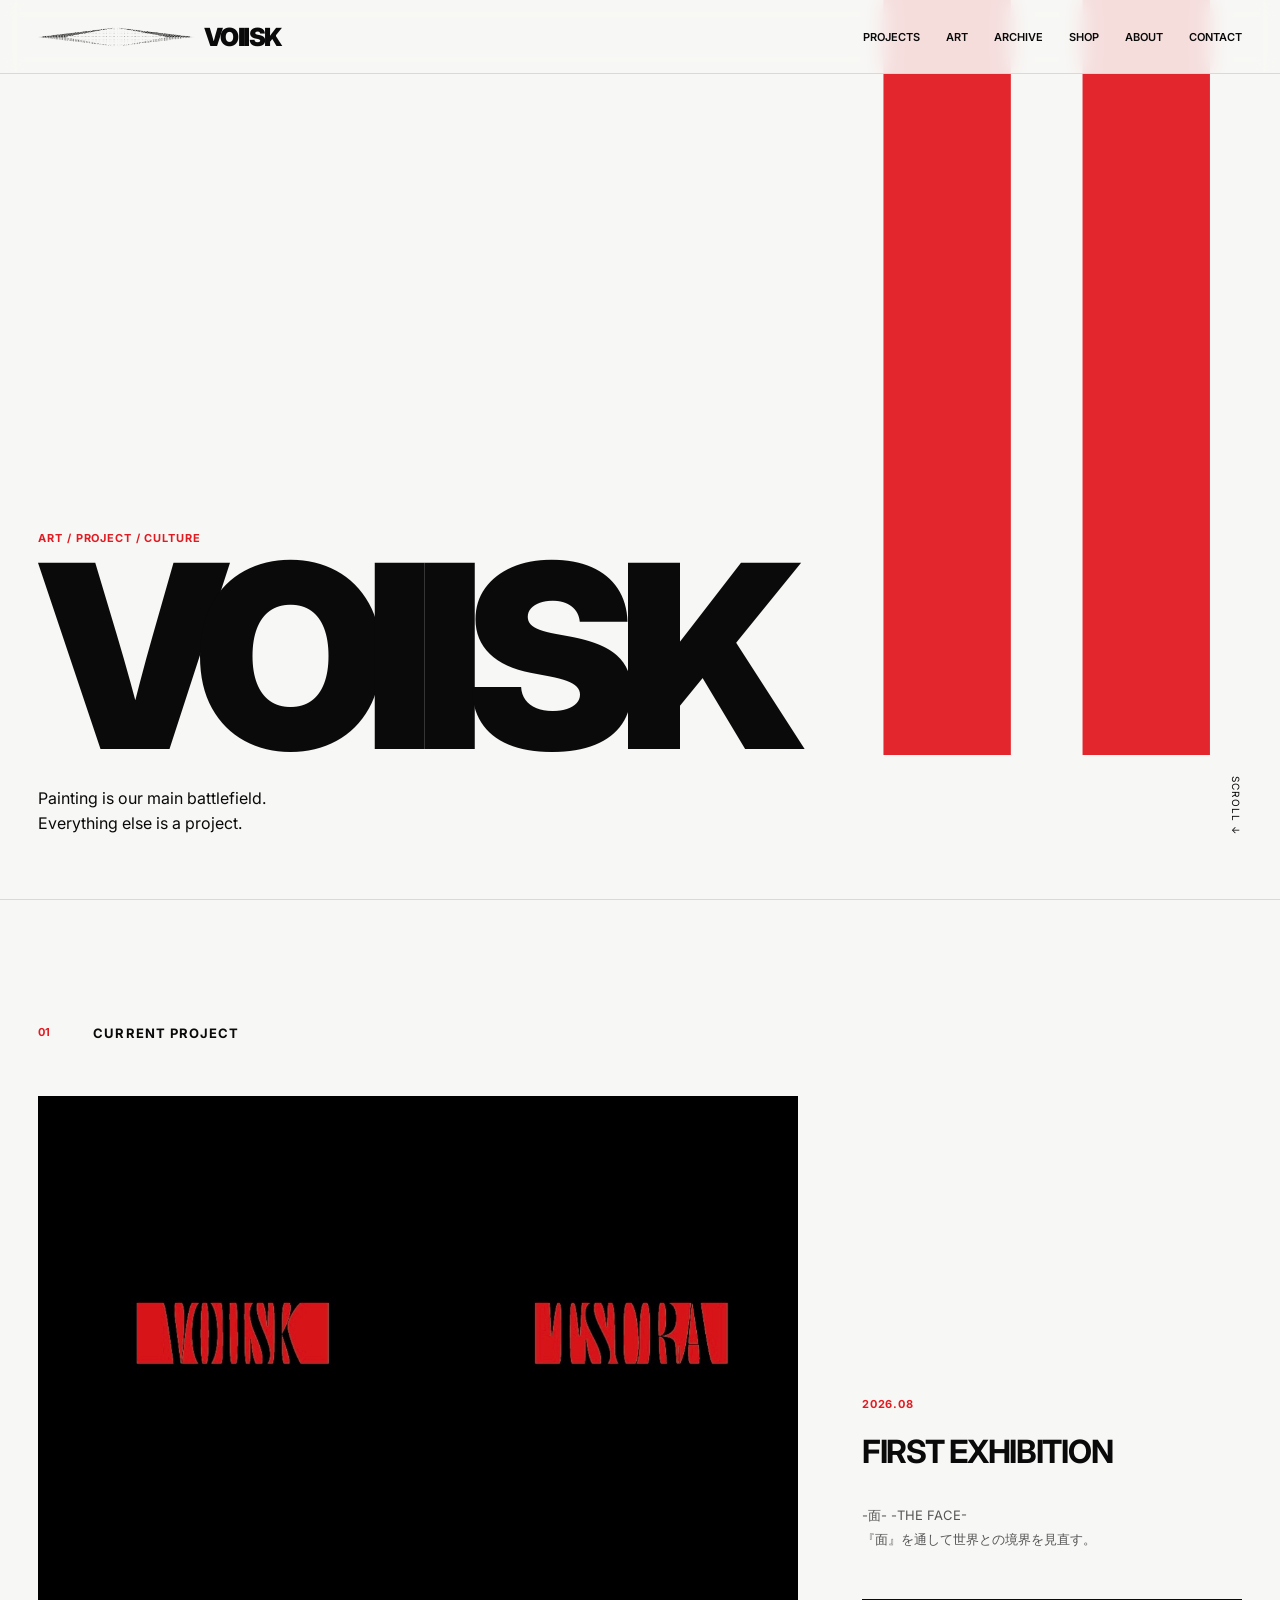
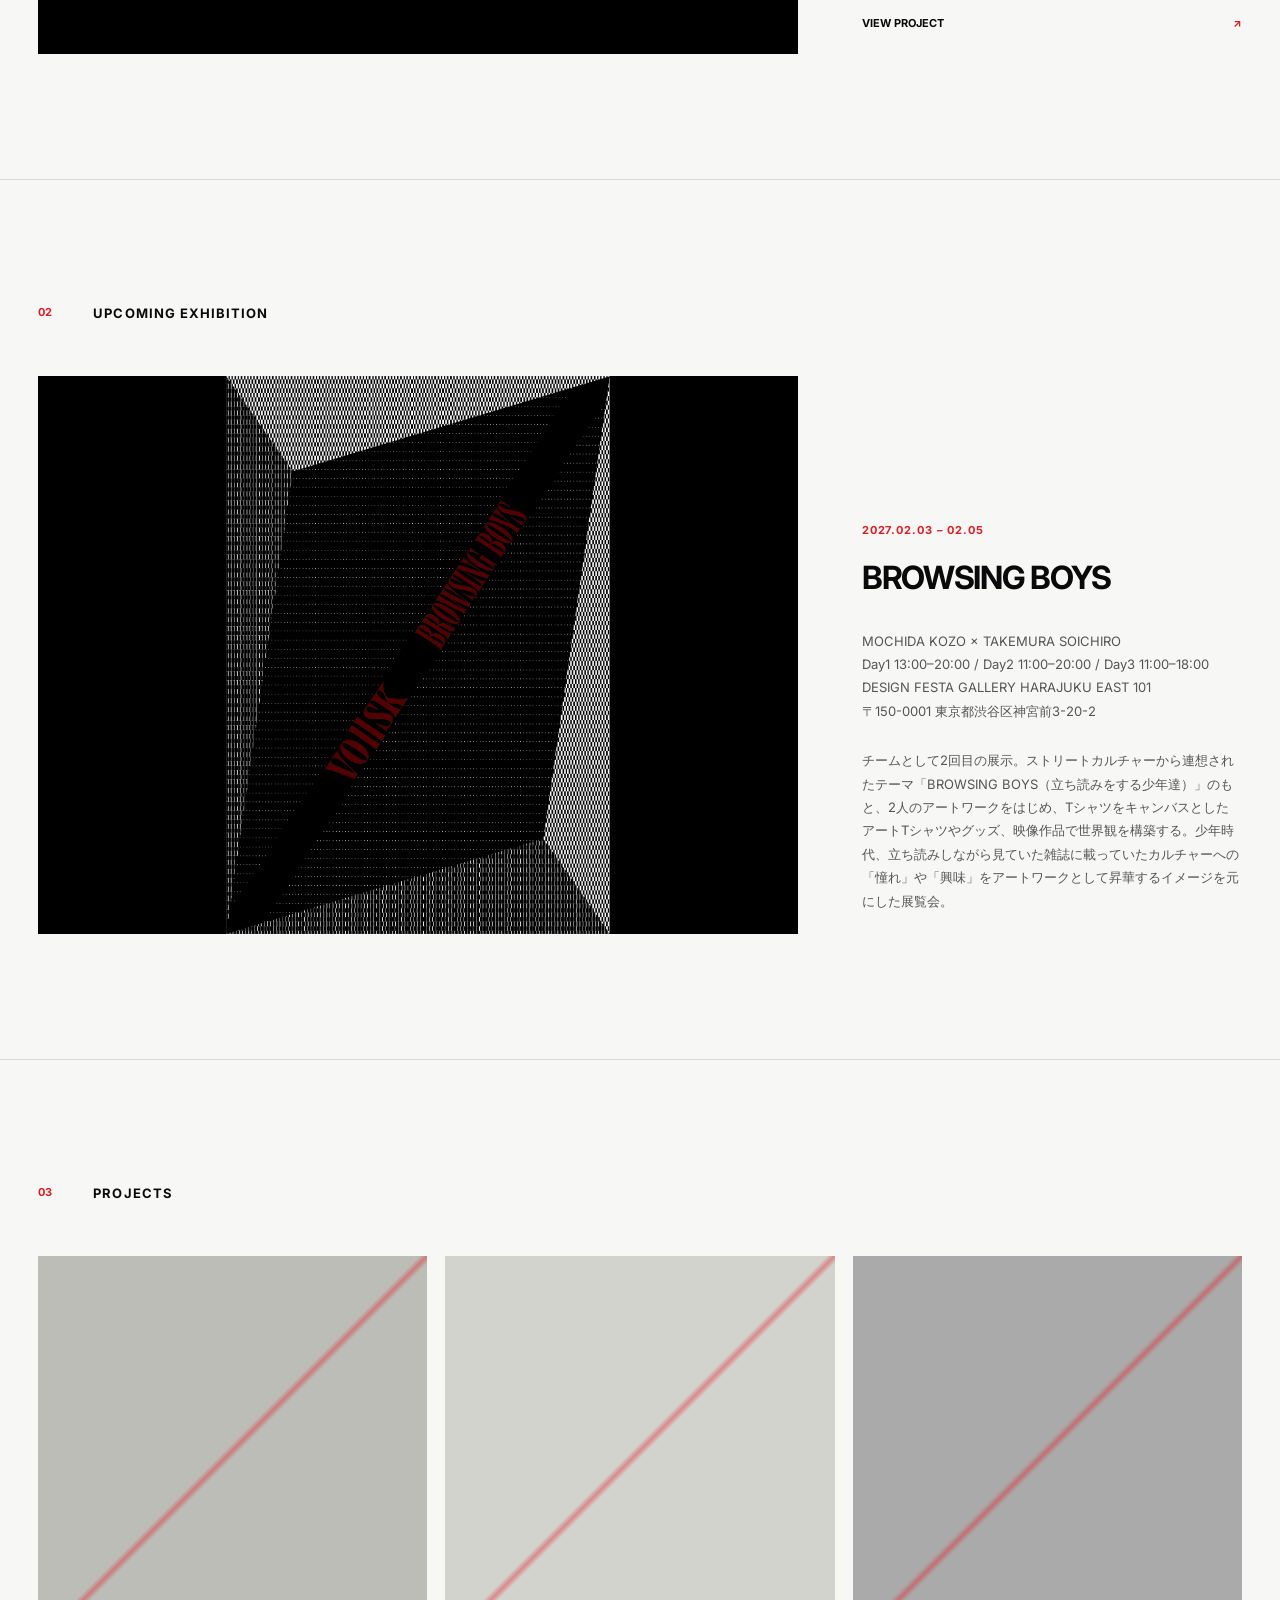
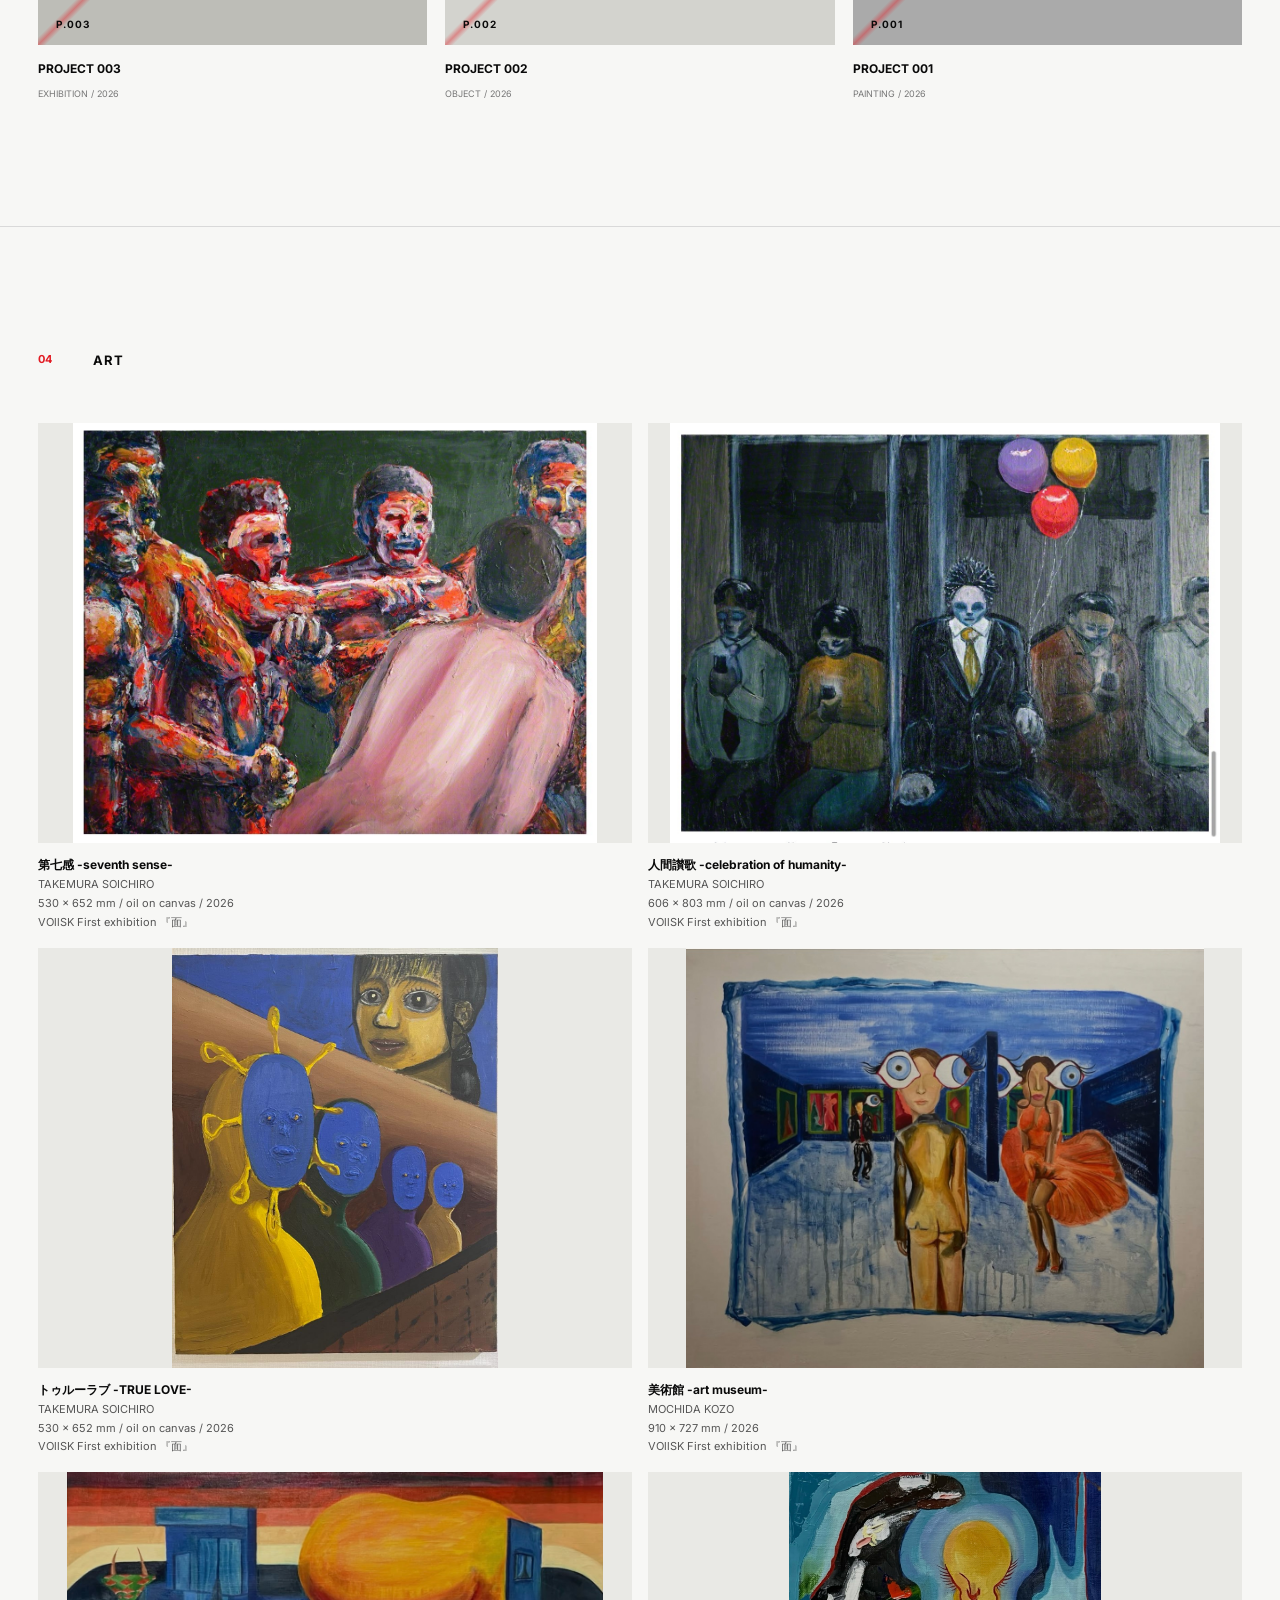
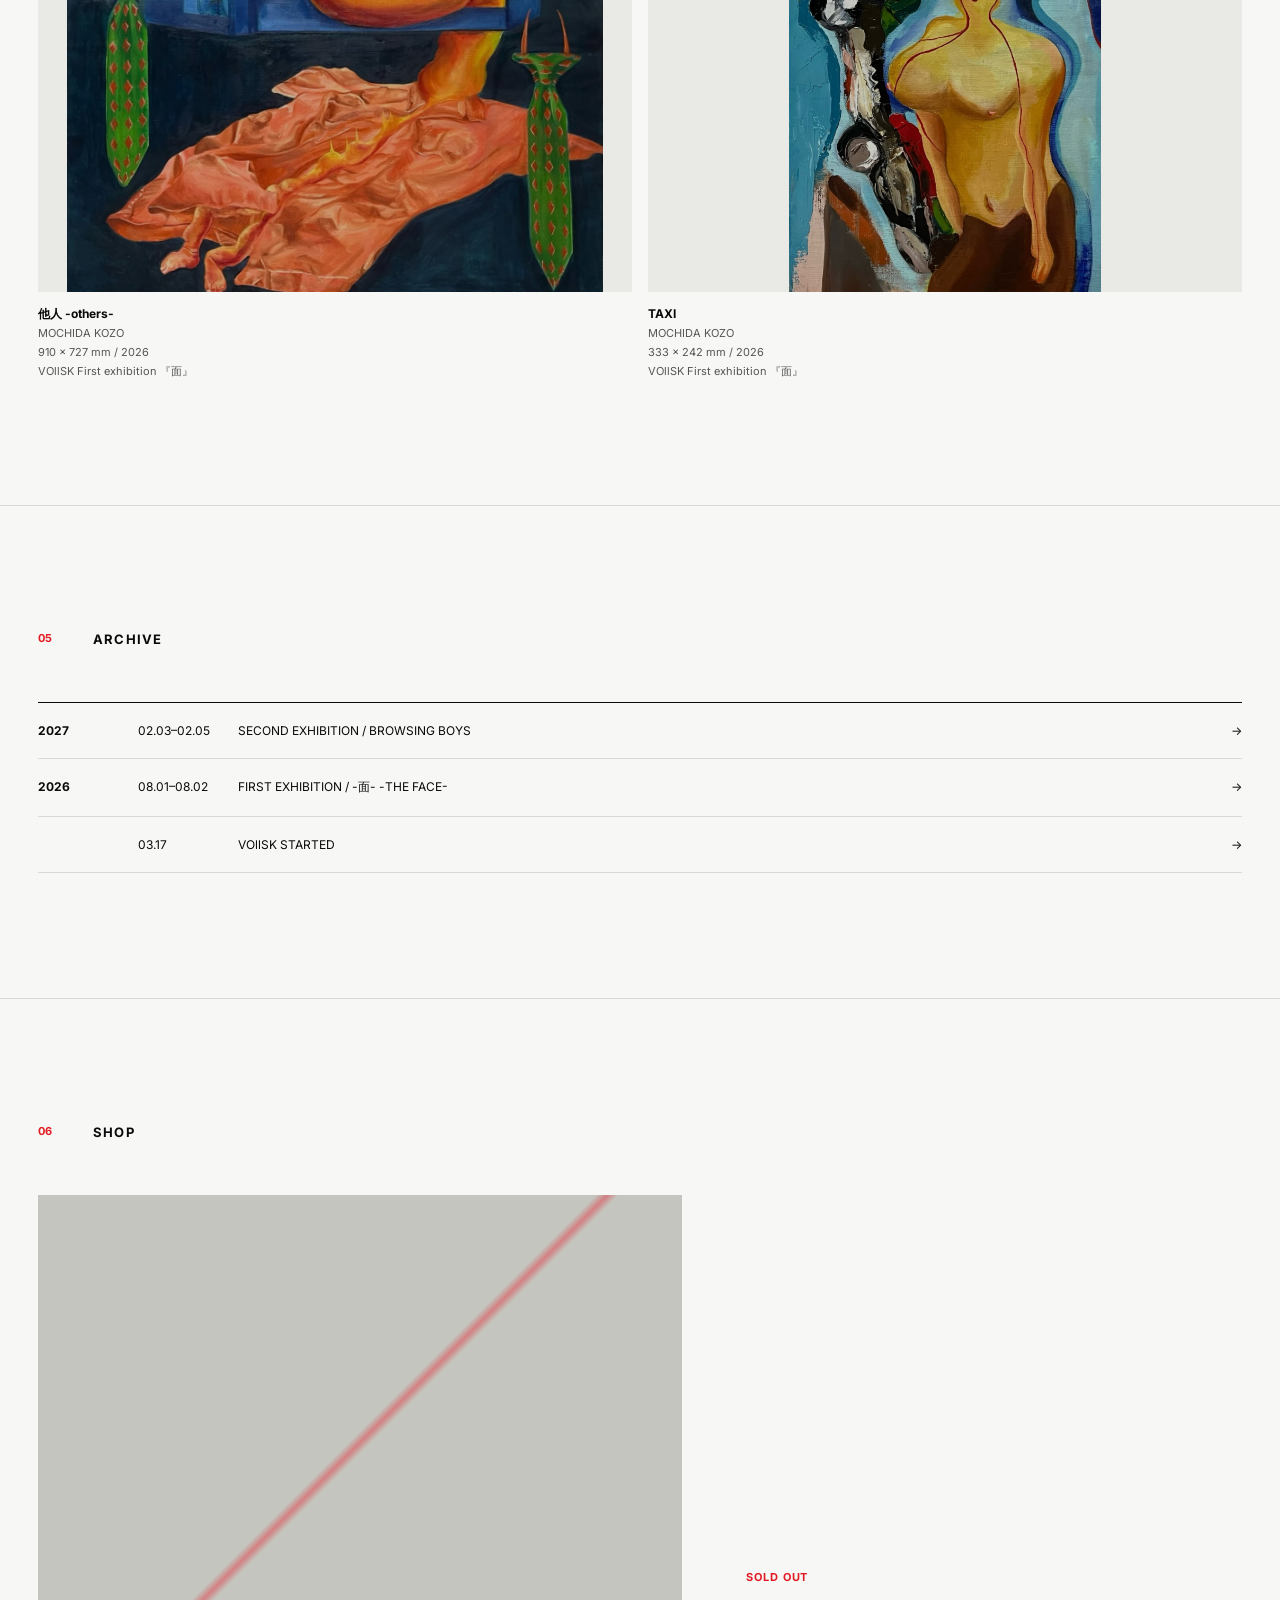
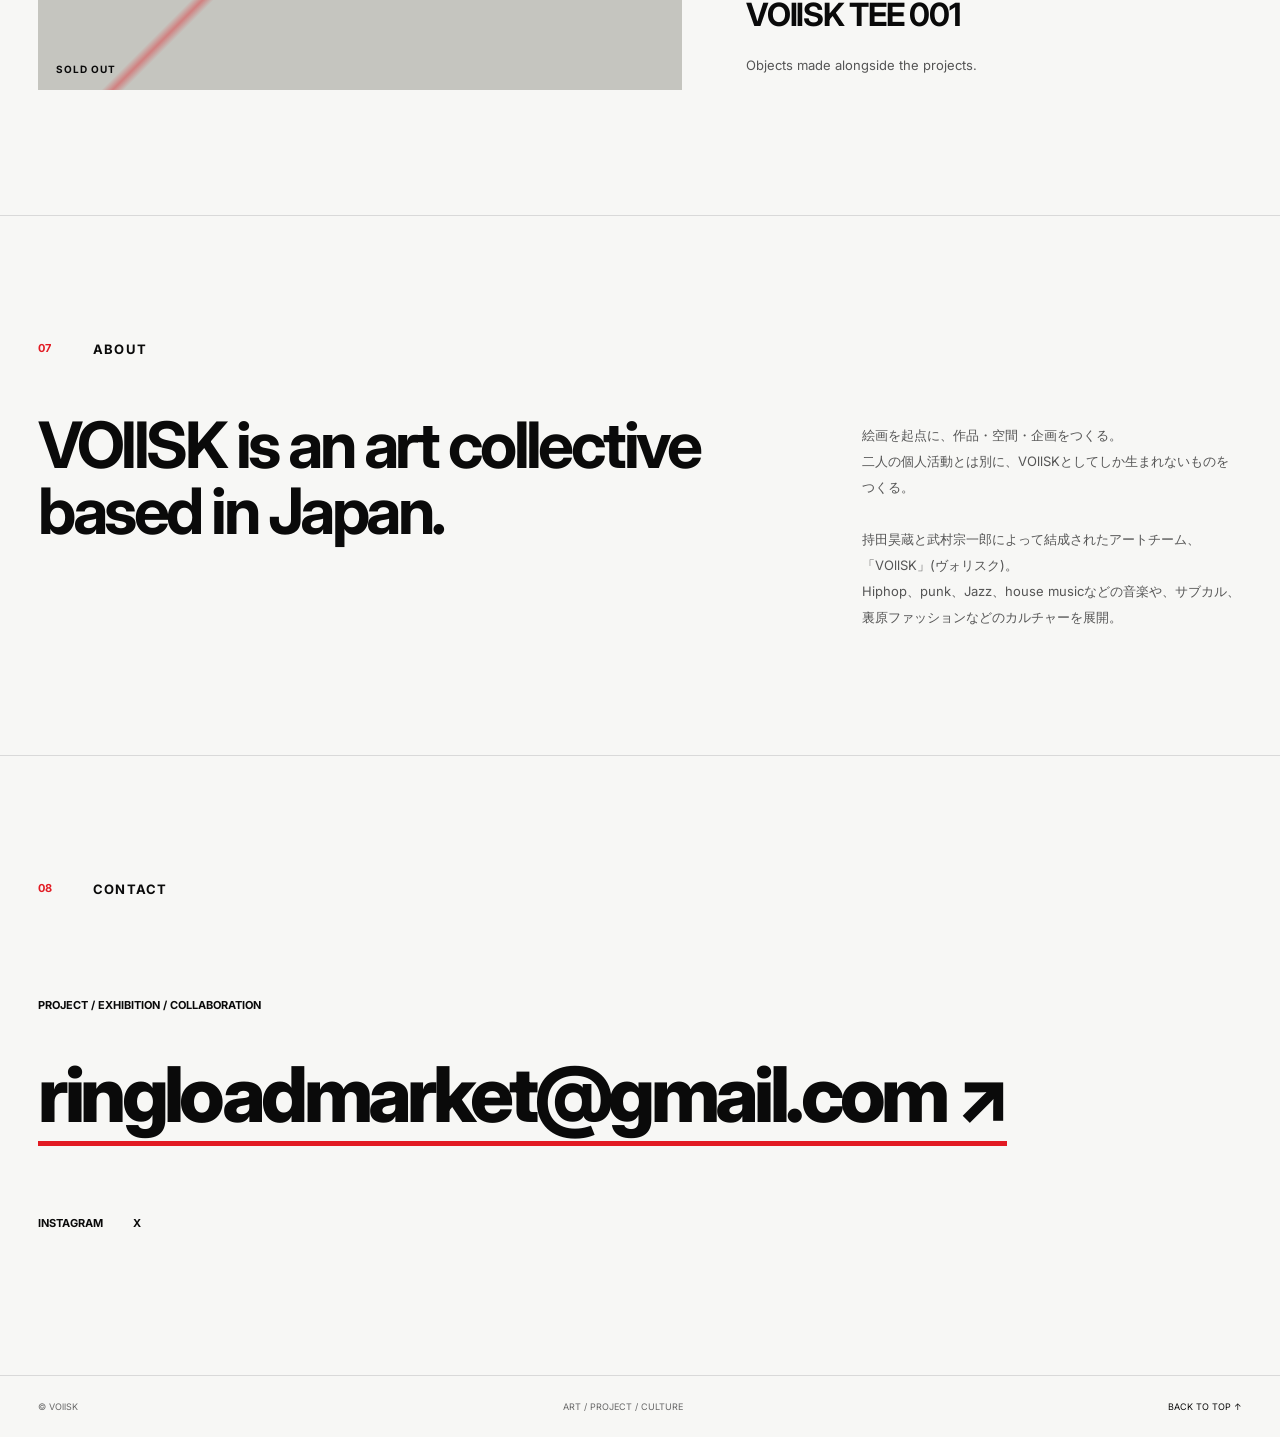
==== index.html @ 54eb73f6 "Link X to VOllSK account" ====
<!DOCTYPE html>
<html lang="ja">
<head>
  <meta charset="UTF-8">
  <meta name="viewport" content="width=device-width, initial-scale=1.0">
  <title>VOllSK — Art / Project / Culture</title>
  <meta name="description" content="VOllSK — Art / Project / Culture">
  <link rel="stylesheet" href="style.css">
</head>
<body>
  <header class="site-header">
    <a class="logo" href="#top"><img class="logo-mark" src="assets/logo-wide-black.png" alt="">VOllSK</a>
    <nav>
      <a href="#projects">PROJECTS</a>
      <a href="#art">ART</a>
      <a href="#archive">ARCHIVE</a>
      <a href="#shop">SHOP</a>
      <a href="#about">ABOUT</a>
      <a href="#contact">CONTACT</a>
    </nav>
    <button class="menu" aria-label="menu"><span></span><span></span></button>
  </header>

  <div class="mobile-menu" id="mobileMenu">
    <a href="#projects"><span>01</span>CURRENT PROJECT</a>
    <a href="#exhibition"><span>02</span>UPCOMING EXHIBITION</a>
    <a href="#project-list"><span>03</span>PROJECTS</a>
    <a href="#art"><span>04</span>ART</a>
    <a href="#archive"><span>05</span>ARCHIVE</a>
    <a href="#shop"><span>06</span>SHOP</a>
    <a href="#about"><span>07</span>ABOUT</a>
    <a href="#contact"><span>08</span>CONTACT</a>
  </div>

  <main id="top">
    <section class="hero">
      <div class="hero-mark">||</div>
      <div class="hero-copy">
        <p class="eyebrow">ART / PROJECT / CULTURE</p>
        <h1>VOllSK</h1>
        <p class="hero-text">Painting is our main battlefield.<br>Everything else is a project.</p>
      </div>
      <div class="scroll">SCROLL ↓</div>
    </section>

    <section class="current section" id="projects">
      <div class="section-head">
        <span>01</span>
        <h2>CURRENT PROJECT</h2>
      </div>
      <article class="feature">
        <img class="feature-image-img" src="assets/face-keyvisual.jpg" alt="VOllSK FIRST EXHIBITION -面- THE FACE-">
        <div class="feature-info">
          <p class="red">2026.08</p>
          <h3>FIRST EXHIBITION</h3>
          <p>-面- -THE FACE-<br>『面』を通して世界との境界を見直す。</p>
          <a class="arrow" href="#">VIEW PROJECT <span>↗</span></a>
        </div>
      </article>
    </section>

    <section class="current section" id="exhibition">
      <div class="section-head">
        <span>02</span>
        <h2>UPCOMING EXHIBITION</h2>
      </div>
      <article class="feature">
        <img class="feature-flyer" src="assets/browsing-boys-keyvisual.jpg" alt="VOllSK exhibition BROWSING BOYS key visual">
        <div class="feature-info">
          <p class="red">2027.02.03 – 02.05</p>
          <h3>BROWSING BOYS</h3>
          <p>MOCHIDA KOZO × TAKEMURA SOICHIRO<br>
          Day1 13:00–20:00 / Day2 11:00–20:00 / Day3 11:00–18:00<br>
          DESIGN FESTA GALLERY HARAJUKU EAST 101<br>
          〒150-0001 東京都渋谷区神宮前3-20-2</p>
          <p>チームとして2回目の展示。ストリートカルチャーから連想されたテーマ「BROWSING BOYS（立ち読みをする少年達）」のもと、2人のアートワークをはじめ、TシャツをキャンバスとしたアートTシャツやグッズ、映像作品で世界観を構築する。少年時代、立ち読みしながら見ていた雑誌に載っていたカルチャーへの「憧れ」や「興味」をアートワークとして昇華するイメージを元にした展覧会。</p>
        </div>
      </article>
    </section>

    <section class="projects section" id="project-list">
      <div class="section-head">
        <span>03</span>
        <h2>PROJECTS</h2>
      </div>
      <div class="grid">
        <a class="project-card" href="#"><div class="placeholder image-a" data-label="P.003"></div><p>PROJECT 003</p><small>EXHIBITION / 2026</small></a>
        <a class="project-card" href="#"><div class="placeholder image-b" data-label="P.002"></div><p>PROJECT 002</p><small>OBJECT / 2026</small></a>
        <a class="project-card" href="#"><div class="placeholder image-c" data-label="P.001"></div><p>PROJECT 001</p><small>PAINTING / 2026</small></a>
      </div>
    </section>

    <section class="art section" id="art">
      <div class="section-head">
        <span>04</span>
        <h2>ART</h2>
      </div>
      <div class="art-grid">
        <figure class="art-piece"><img src="assets/work-seventh-sense.jpg" alt="第七感 -seventh sense-"><figcaption><b>第七感 -seventh sense-</b><br>TAKEMURA SOICHIRO<br>530 × 652 mm / oil on canvas / 2026<br>VOllSK First exhibition 『面』</figcaption></figure>
        <figure class="art-piece"><img src="assets/work-celebration-of-humanity.jpg" alt="人間讃歌 -celebration of humanity-"><figcaption><b>人間讃歌 -celebration of humanity-</b><br>TAKEMURA SOICHIRO<br>606 × 803 mm / oil on canvas / 2026<br>VOllSK First exhibition 『面』</figcaption></figure>
        <figure class="art-piece"><img src="assets/work-true-love.jpg" alt="トゥルーラブ -TRUE LOVE-"><figcaption><b>トゥルーラブ -TRUE LOVE-</b><br>TAKEMURA SOICHIRO<br>530 × 652 mm / oil on canvas / 2026<br>VOllSK First exhibition 『面』</figcaption></figure>
        <figure class="art-piece"><img src="assets/work-art-museum.jpg" alt="美術館 -art museum-"><figcaption><b>美術館 -art museum-</b><br>MOCHIDA KOZO<br>910 × 727 mm / 2026<br>VOllSK First exhibition 『面』</figcaption></figure>
        <figure class="art-piece"><img src="assets/work-others.jpg" alt="他人 -others-"><figcaption><b>他人 -others-</b><br>MOCHIDA KOZO<br>910 × 727 mm / 2026<br>VOllSK First exhibition 『面』</figcaption></figure>
        <figure class="art-piece"><img src="assets/work-taxi.jpg" alt="TAXI"><figcaption><b>TAXI</b><br>MOCHIDA KOZO<br>333 × 242 mm / 2026<br>VOllSK First exhibition 『面』</figcaption></figure>
      </div>
    </section>

    <section class="archive section" id="archive">
      <div class="section-head">
        <span>05</span>
        <h2>ARCHIVE</h2>
      </div>
      <div class="archive-list">
        <a href="#exhibition"><b>2027</b><span>02.03–02.05</span><span>SECOND EXHIBITION / BROWSING BOYS</span><em>→</em></a>
        <a href="#projects"><b>2026</b><span>08.01–08.02</span><span>FIRST EXHIBITION / -面- -THE FACE-</span><em>→</em></a>
        <a href="#"><b></b><span>03.17</span><span>VOllSK STARTED</span><em>→</em></a>
      </div>
    </section>

    <section class="shop section" id="shop">
      <div class="section-head">
        <span>06</span>
        <h2>SHOP</h2>
      </div>
      <div class="shop-item">
        <div class="placeholder shop-image" data-label="SOLD OUT"></div>
        <div><p class="red">SOLD OUT</p><h3>VOllSK TEE 001</h3><p>Objects made alongside the projects.</p></div>
      </div>
    </section>

    <section class="about section" id="about">
      <div class="section-head">
        <span>07</span>
        <h2>ABOUT</h2>
      </div>
      <div class="about-copy">
        <p class="big">VOllSK is an art collective<br>based in Japan.</p>
        <p>絵画を起点に、作品・空間・企画をつくる。<br>
        二人の個人活動とは別に、VOllSKとしてしか生まれないものをつくる。<br><br>
        持田昊蔵と武村宗一郎によって結成されたアートチーム、「VOllSK」(ヴォリスク)。<br>
        Hiphop、punk、Jazz、house musicなどの音楽や、サブカル、裏原ファッションなどのカルチャーを展開。</p>
      </div>
    </section>

    <section class="contact section" id="contact">
      <div class="section-head">
        <span>08</span>
        <h2>CONTACT</h2>
      </div>
      <div class="contact-body">
        <p>PROJECT / EXHIBITION / COLLABORATION</p>
        <a class="contact-link" href="mailto:ringloadmarket@gmail.com">ringloadmarket@gmail.com ↗</a>
        <div class="social"><a href="https://www.instagram.com/v0llsk" target="_blank" rel="noopener">INSTAGRAM</a><a href="https://x.com/vollskart" target="_blank" rel="noopener">X</a></div>
      </div>
    </section>
  </main>

  <footer>
    <span>© VOllSK</span>
    <span>ART / PROJECT / CULTURE</span>
    <a href="#top">BACK TO TOP ↑</a>
  </footer>
  <script src="script.js"></script>
</body>
</html>
---- style.css ----
@import url('https://fonts.googleapis.com/css2?family=Inter:wght@400;500;600;700;800;900&display=swap');

:root{--red:#e21b23;--black:#0a0a0a;--line:#d9d9d9;--gray:#777}
*{box-sizing:border-box}
html{scroll-behavior:smooth}
body{margin:0;background:#f7f7f5;color:var(--black);font-family:Inter,Arial,sans-serif}
a{color:inherit;text-decoration:none}
.site-header{position:fixed;z-index:20;top:0;left:0;width:100%;height:74px;padding:0 3vw;display:flex;align-items:center;justify-content:space-between;background:rgba(247,247,245,.88);backdrop-filter:blur(10px);border-bottom:1px solid var(--line)}
.logo{font-size:25px;font-weight:900;letter-spacing:-1.5px;display:flex;align-items:center;gap:10px}
.logo-mark{height:20px;width:auto;display:block}
.feature-flyer{width:100%;height:62vh;min-height:450px;object-fit:contain;background:#000;display:block}
.feature-image-img{width:100%;height:62vh;min-height:450px;object-fit:cover;object-position:center;background:#000;display:block}
nav{display:flex;gap:26px;font-size:11px;font-weight:600}
nav a,.social a{position:relative}
nav a:after,.social a:after{content:"";position:absolute;left:0;bottom:-5px;width:0;height:2px;background:var(--red);transition:.25s}
nav a:hover:after,.social a:hover:after{width:100%}
.menu{display:none;background:none;border:0;cursor:pointer;padding:6px}
.menu span{transition:.3s}
.menu.open span:first-child{transform:translateY(3.5px) rotate(45deg)}
.menu.open span:last-child{transform:translateY(-3.5px) rotate(-45deg)}
.mobile-menu{position:fixed;z-index:15;top:0;left:0;width:100%;height:100dvh;background:rgba(247,247,245,.97);backdrop-filter:blur(12px);padding:110px 5vw 40px;display:flex;flex-direction:column;gap:4px;opacity:0;visibility:hidden;transform:translateY(-12px);transition:.35s ease}
.mobile-menu.open{opacity:1;visibility:visible;transform:translateY(0)}
.mobile-menu a{display:flex;align-items:baseline;gap:16px;font-size:clamp(24px,7vw,34px);font-weight:800;letter-spacing:-.02em;padding:10px 0;border-bottom:1px solid var(--line)}
.mobile-menu a span{font-size:11px;color:var(--red);font-weight:700;letter-spacing:.08em}
.mobile-menu a:active{color:var(--red)}
.hero{height:100vh;min-height:680px;position:relative;display:flex;align-items:flex-end;padding:0 3vw 7vh;overflow:hidden;border-bottom:1px solid var(--line)}
.hero-mark{position:absolute;right:5vw;top:12vh;font-size:min(52vw,700px);font-weight:900;line-height:.75;letter-spacing:-.09em;color:var(--red);opacity:.95}
.hero-copy{position:relative;z-index:2}
.eyebrow,.red{color:var(--red);font-size:11px;font-weight:700;letter-spacing:.08em}
.hero h1{font-size:clamp(100px,20vw,290px);line-height:.78;letter-spacing:-.085em;margin:12px 0 30px;font-weight:900}
.hero-text{font-size:16px;line-height:1.55;margin:0}
.scroll{position:absolute;right:3vw;bottom:7vh;font-size:10px;writing-mode:vertical-rl;letter-spacing:.12em}
.section{padding:125px 3vw;border-bottom:1px solid var(--line);scroll-margin-top:74px}
.section-head{display:grid;grid-template-columns:55px 1fr;align-items:start;margin-bottom:55px}
.section-head span{font-size:11px;color:var(--red);font-weight:700}
.section-head h2{font-size:13px;margin:0;font-weight:700;letter-spacing:.08em}
.feature{display:grid;grid-template-columns:2fr 1fr;gap:5vw}
.placeholder{position:relative;background:#deded9;overflow:hidden;min-height:300px}
.placeholder:before{content:"";position:absolute;inset:0;background:linear-gradient(135deg,transparent 49%,rgba(226,27,35,.9) 50%,transparent 51%);opacity:.45}
.placeholder:after{content:attr(data-label);position:absolute;left:18px;bottom:15px;font-size:10px;font-weight:700;letter-spacing:.1em}
.feature-image{height:62vh;min-height:450px;background:#c9c9c3}
.feature-info{display:flex;flex-direction:column;justify-content:flex-end;padding-bottom:8px}
.feature-info h3,.shop h3{font-size:32px;margin:10px 0 20px;letter-spacing:-.04em}
.feature-info p:not(.red),.shop-item p:not(.red){font-size:13px;line-height:1.8;color:#555}
.arrow{display:inline-flex;justify-content:space-between;border-top:1px solid var(--black);padding:16px 0;margin-top:35px;font-size:11px;font-weight:700}
.arrow span{color:var(--red)}
.grid{display:grid;grid-template-columns:repeat(3,1fr);gap:18px}
.project-card .placeholder{aspect-ratio:1/1}
.project-card p{font-size:12px;font-weight:700;margin:16px 0 5px}
.project-card small{font-size:9px;color:var(--gray)}
.image-a{background:#bdbdb7}.image-b{background:#d3d3ce}.image-c{background:#aaa
}.art-grid{display:grid;grid-template-columns:repeat(2,1fr);gap:16px}
.art-grid .placeholder{min-height:420px}.art-piece{margin:0}.art-piece img{width:100%;height:420px;object-fit:contain;background:#e9e9e5;display:block}.art-piece figcaption{font-size:11px;line-height:1.7;color:#555;padding-top:12px}.art-piece figcaption b{color:var(--black);font-size:12px}.art-1{background:#bcbcb5}.art-2{background:#d4d4cf}.art-3{background:#a7a7a1}.art-4{background:#cacac4}
.archive-list{border-top:1px solid var(--black)}
.archive-list a{display:grid;grid-template-columns:100px 100px 1fr 30px;padding:20px 0;border-bottom:1px solid var(--line);font-size:12px;transition:.2s}
.archive-list a:hover{padding-left:12px;color:var(--red)}
.archive-list b{font-size:12px}.archive-list em{font-style:normal;text-align:right}
.shop-item{display:grid;grid-template-columns:1.3fr 1fr;gap:5vw;align-items:end}.shop-image{height:55vh;background:#c5c5bf}
.about-copy{display:grid;grid-template-columns:2fr 1fr;gap:5vw}
.big{font-size:clamp(32px,5vw,75px);line-height:1.03;letter-spacing:-.055em;font-weight:700;margin:0}
.about-copy p:last-child{font-size:13px;line-height:2;color:#555;margin:0;padding-top:10px}
.contact-body{padding:35px 0 20px}.contact-body>p{font-size:11px;font-weight:700}
.contact-link{display:inline-block;font-size:clamp(30px,6vw,90px);font-weight:800;letter-spacing:-.06em;border-bottom:5px solid var(--red);margin:25px 0 70px}
.social{display:flex;gap:30px;font-size:11px;font-weight:700}
footer{padding:25px 3vw;display:flex;justify-content:space-between;font-size:9px;color:#666}
footer a{color:var(--black)}
@media(max-width:800px){
 .site-header{height:60px}.site-header nav{display:none}.menu{display:flex;flex-direction:column;gap:5px}.menu span{display:block;width:22px;height:2px;background:var(--black)}
 .hero{min-height:650px;padding:0 5vw 9vh}.hero-mark{font-size:80vw;right:-5vw;top:23vh}.hero h1{font-size:28vw;margin-bottom:22px}.hero-text{font-size:14px}.scroll{right:5vw}
 .section{padding:90px 5vw}.section-head{margin-bottom:35px}.feature,.shop-item,.about-copy{grid-template-columns:1fr;gap:35px}.feature-image,.shop-image{height:60vh;min-height:360px}.feature-flyer{height:60vh;min-height:300px}.feature-image-img{height:60vh;min-height:360px}.grid{grid-template-columns:1fr 1fr}.art-grid{grid-template-columns:1fr}.art-grid .placeholder{min-height:360px}.art-piece img{height:300px}.archive-list a{grid-template-columns:60px 70px 1fr 20px;font-size:10px}.contact-link{font-size:10vw;border-bottom-width:3px}footer{padding:22px 5vw;gap:15px;flex-wrap:wrap}
}
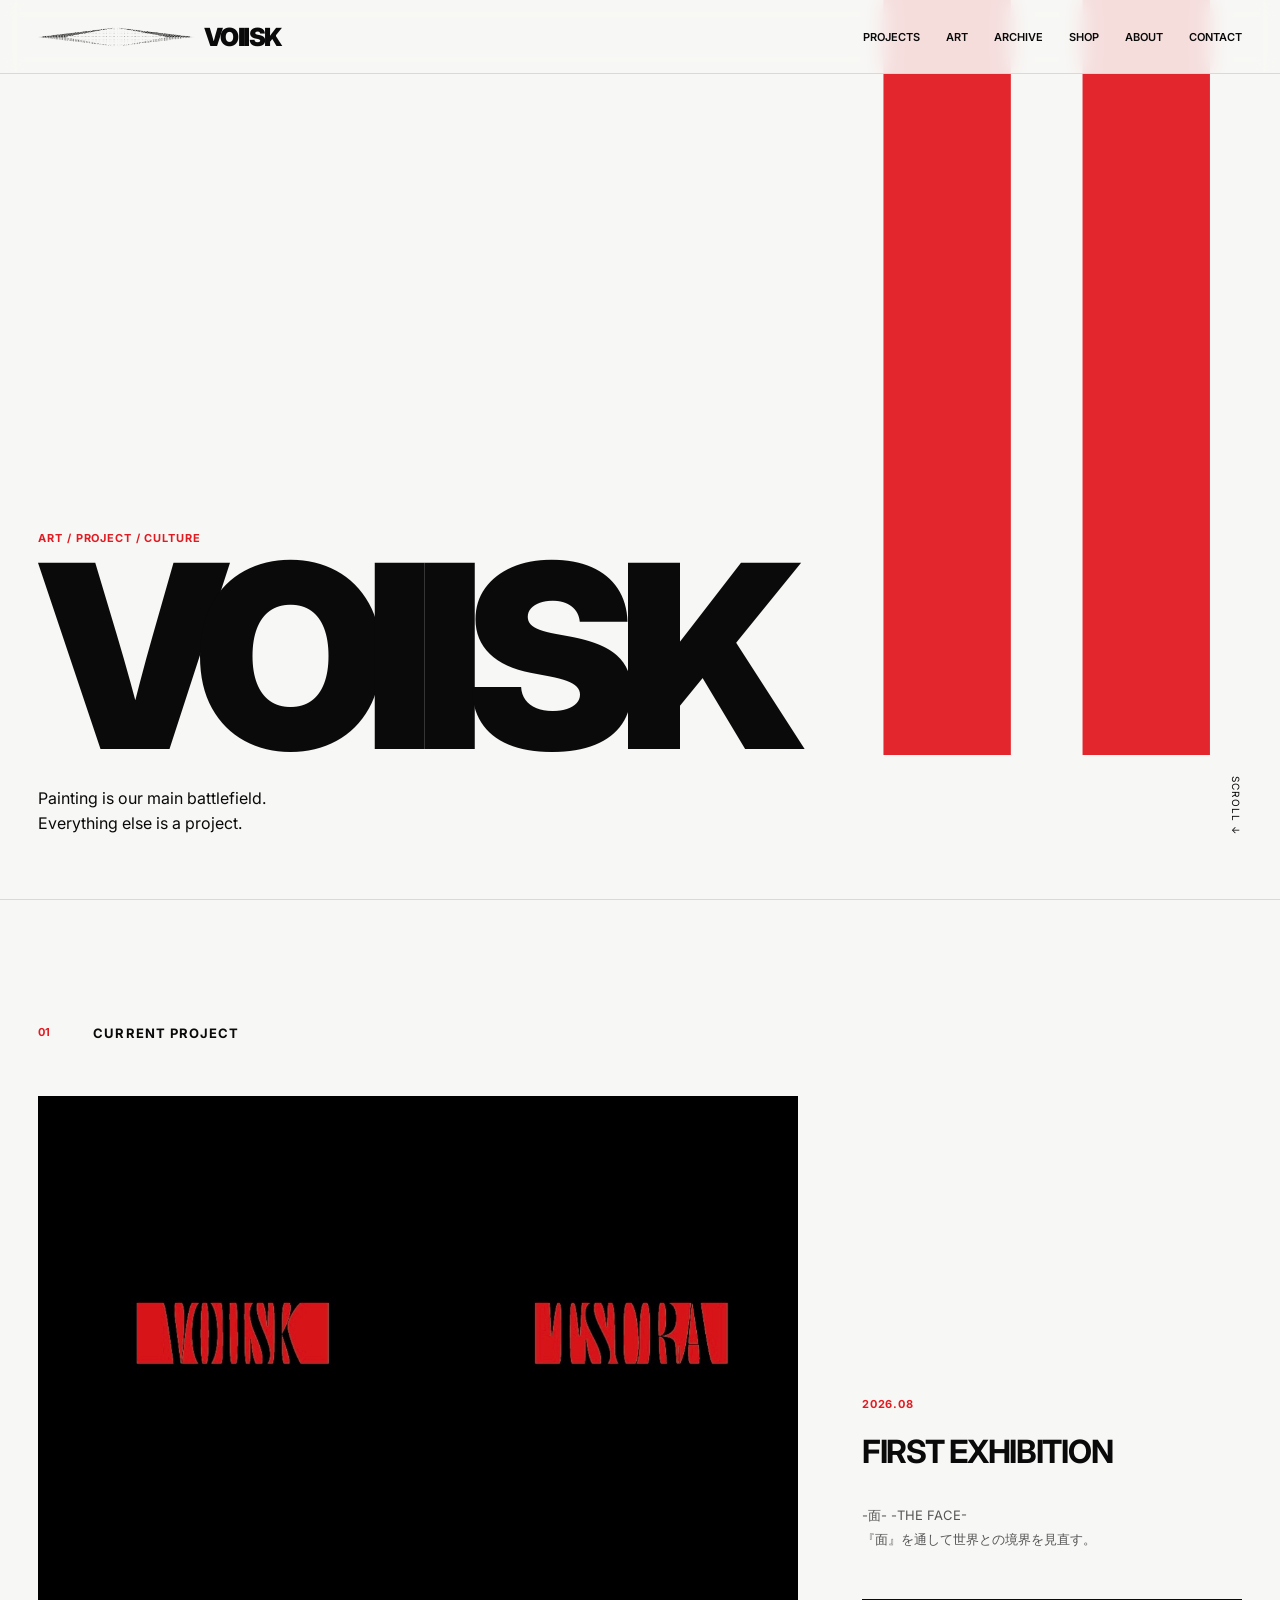
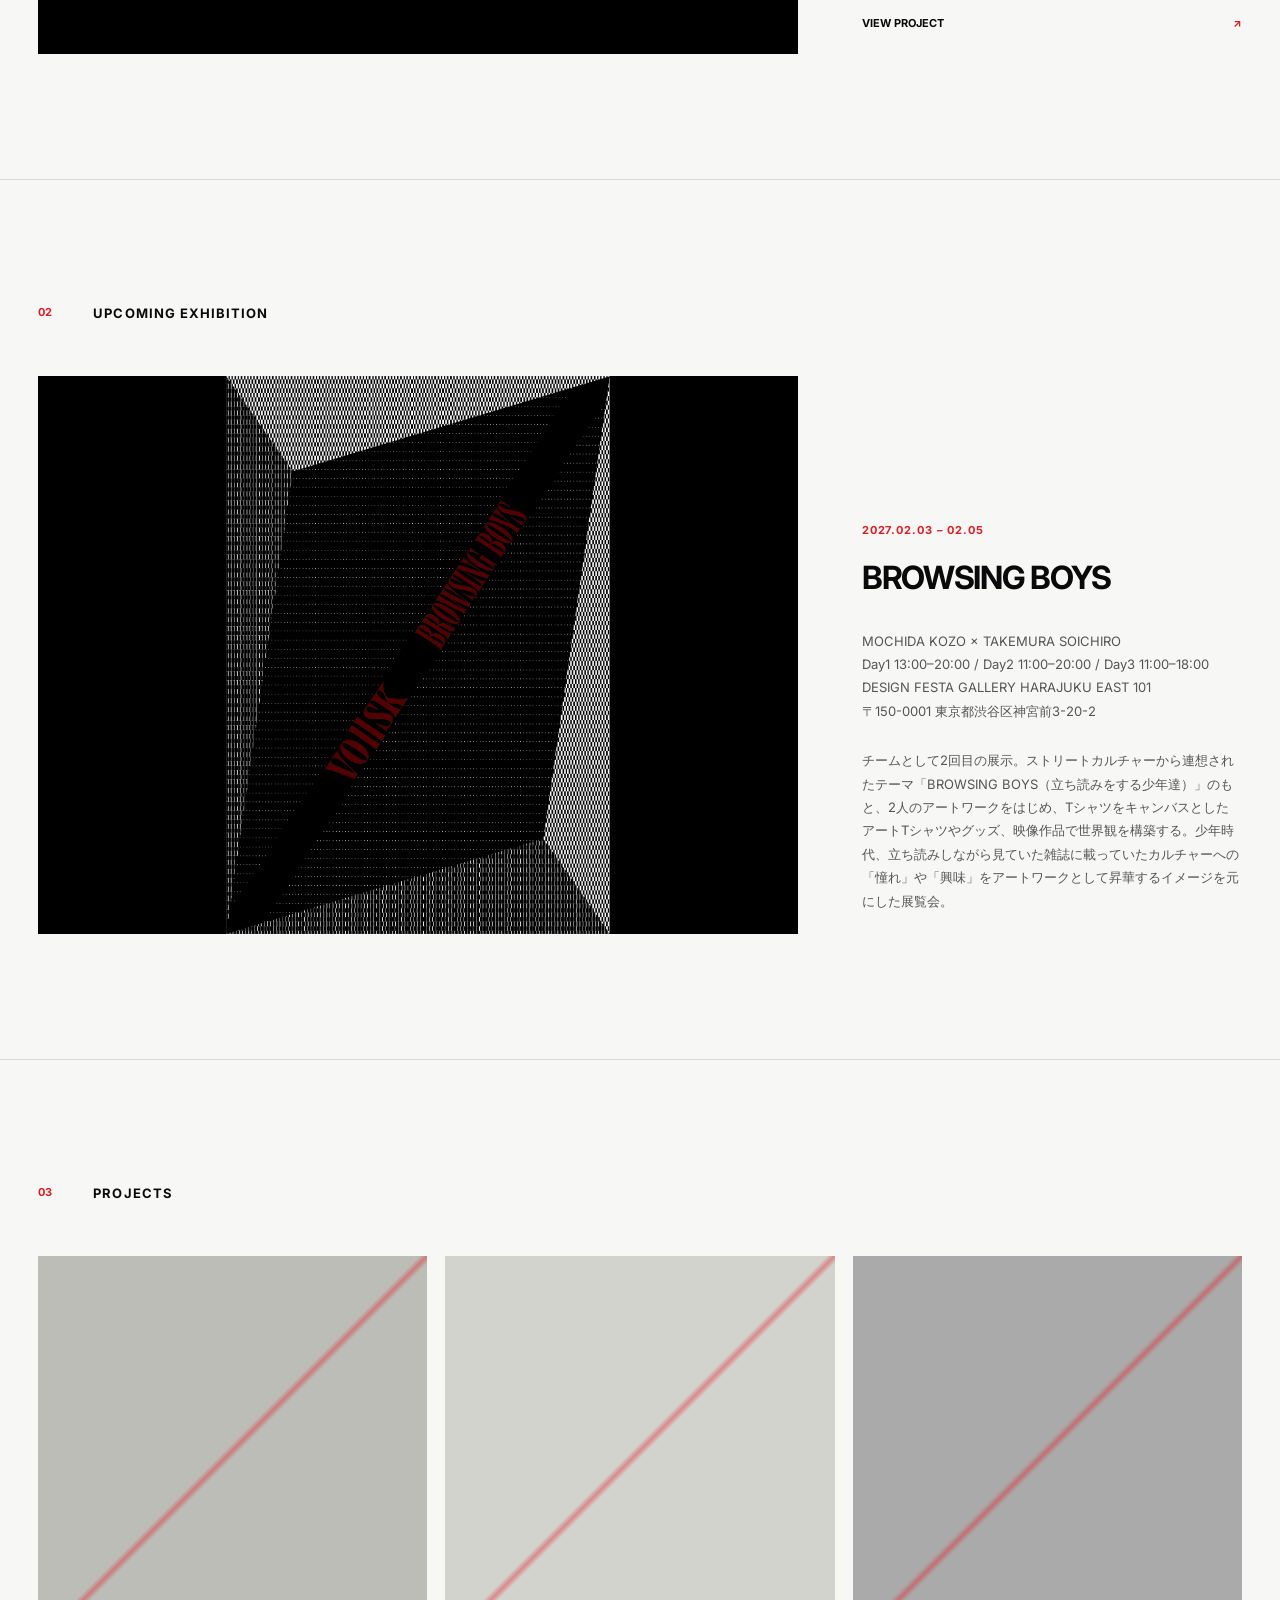
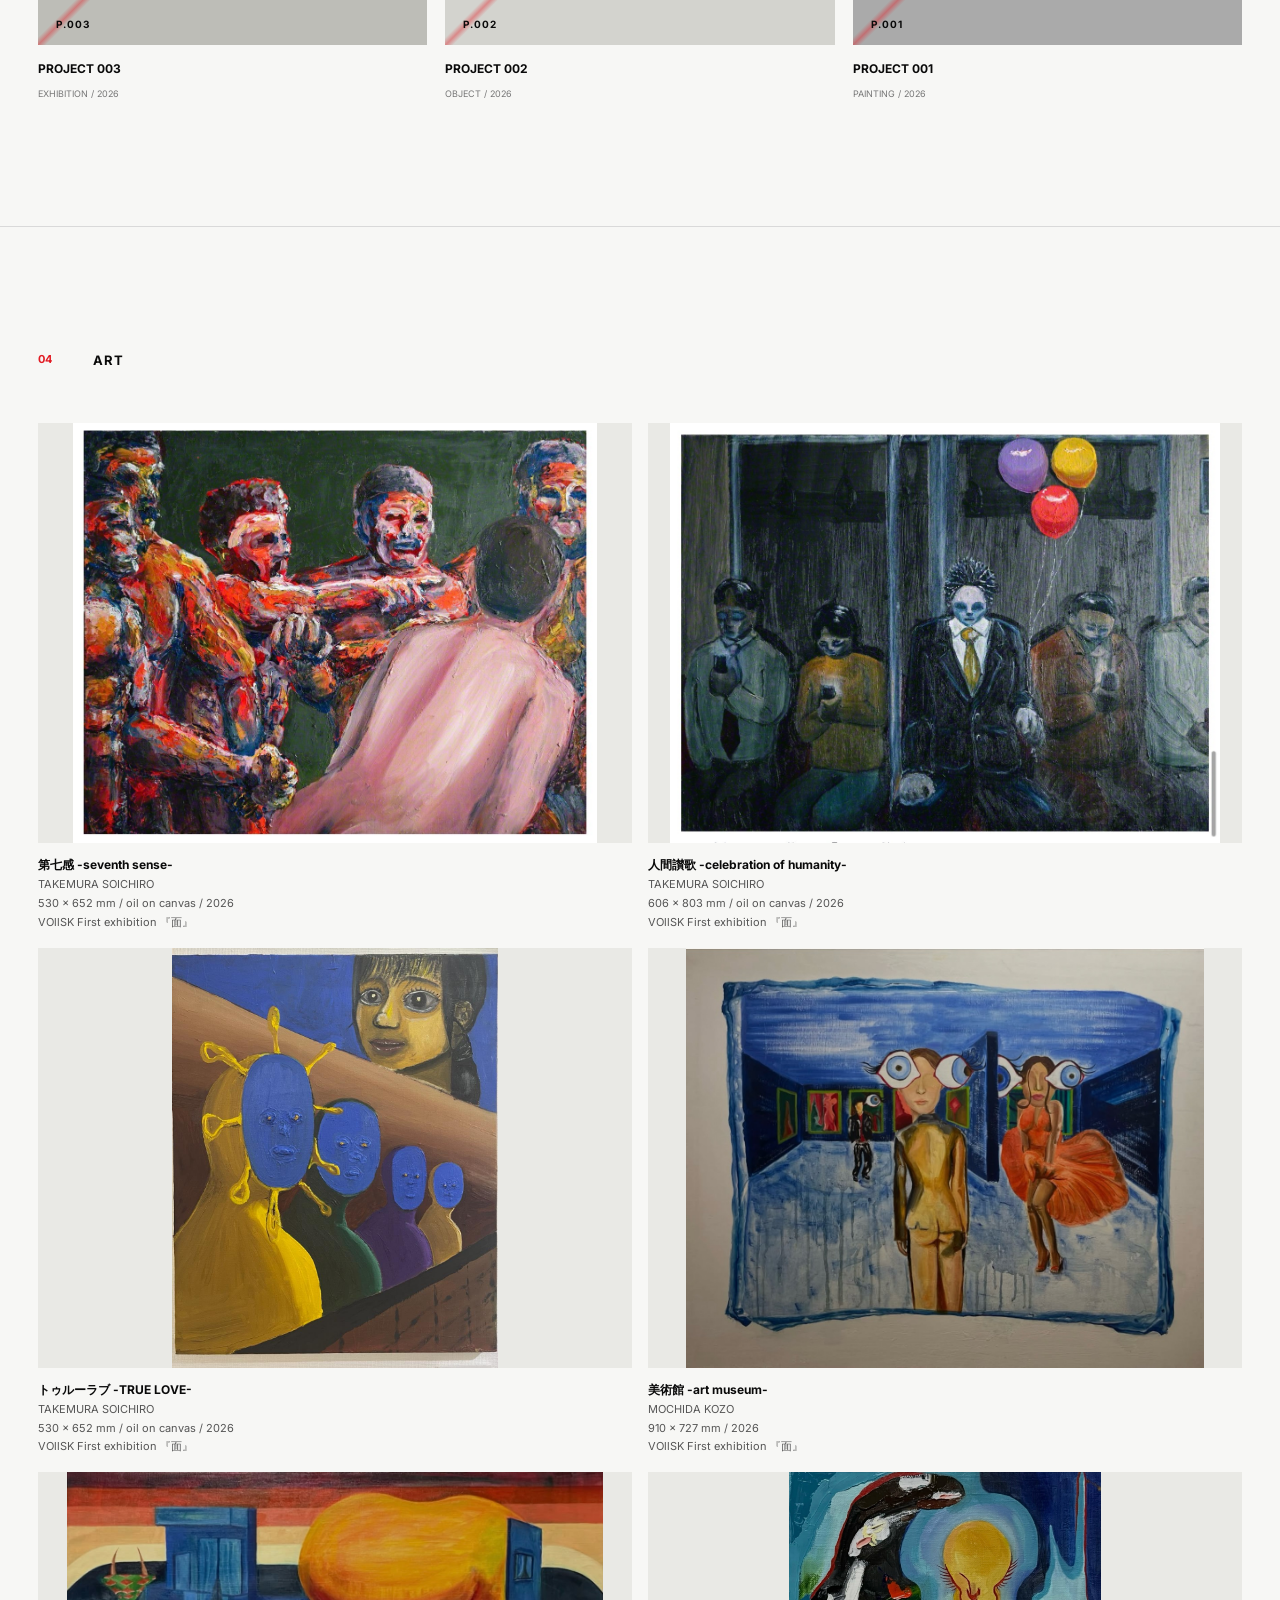
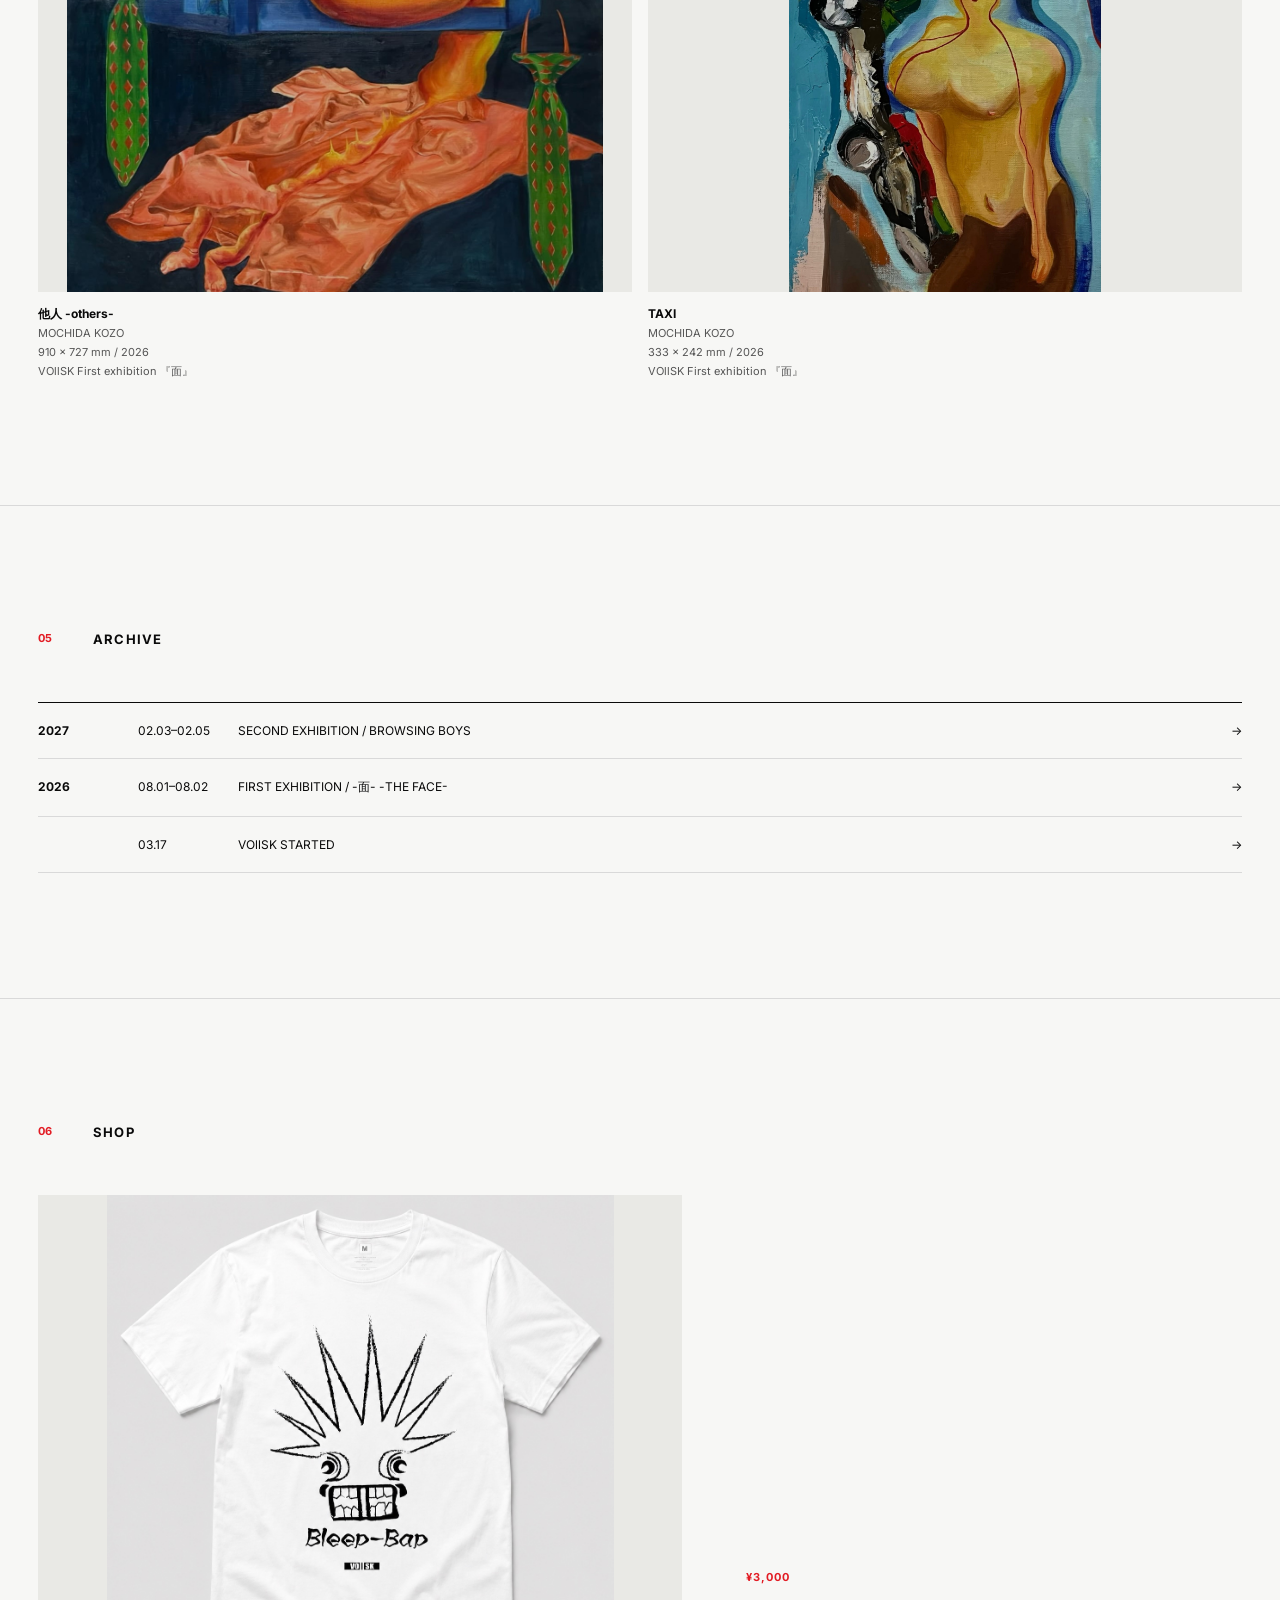
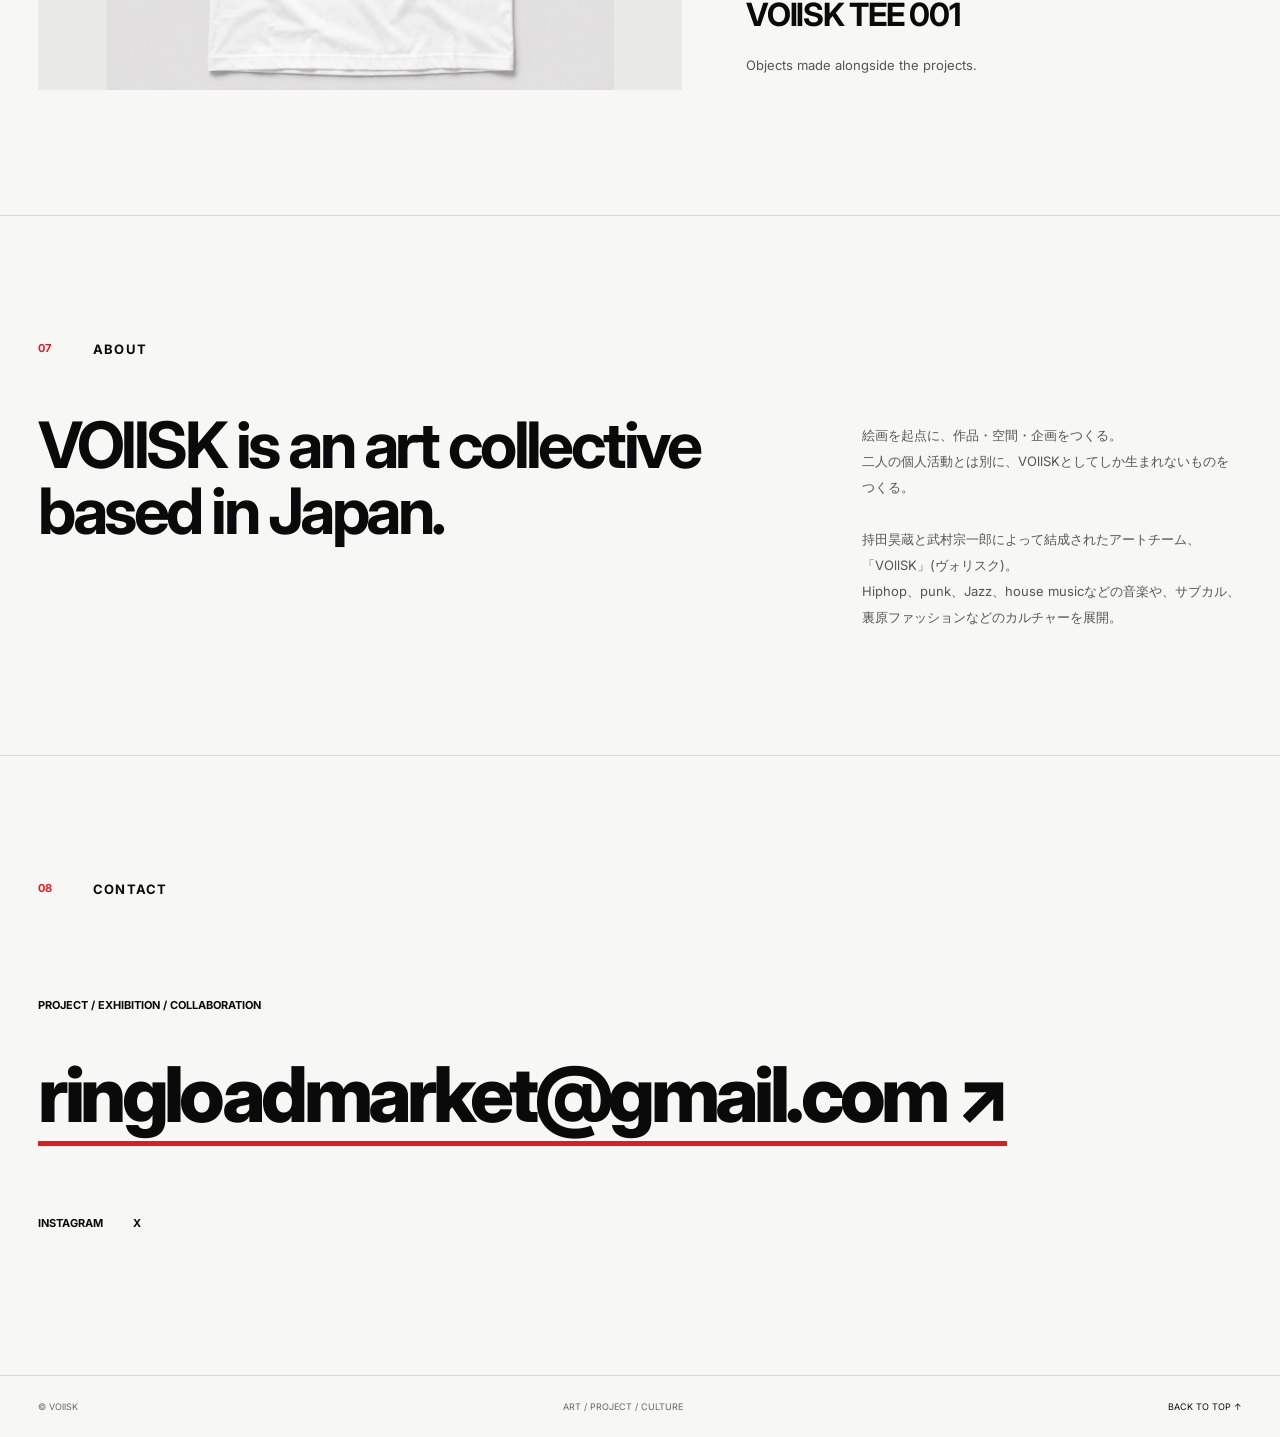
==== commit f81921d1: "Add T-shirt photo and price to SHOP" ====
--- a/index.html
+++ b/index.html
@@ -3,8 +3,56 @@
 <head>
   <meta charset="UTF-8">
   <meta name="viewport" content="width=device-width, initial-scale=1.0">
-  <title>VOllSK — Art / Project / Culture</title>
-  <meta name="description" content="VOllSK — Art / Project / Culture">
+  <meta name="google-site-verification" content="W0WGFjx8pc9ASuJPbMDe881ysfprwX7BaUErWewoLYw" />
+  <title>VOllSK（ヴォリスク）— Art / Project / Culture</title>
+  <meta name="description" content="VOllSK（ヴォリスク）は持田昊蔵と武村宗一郎によるアートチーム。絵画を中心に展示・プロジェクトを展開。2027年2月3日〜5日、原宿DESIGN FESTA GALLERY EAST 101にて二人展「BROWSING BOYS」開催。">
+  <link rel="canonical" href="https://v-oll-sk.vercel.app/">
+  <meta property="og:type" content="website">
+  <meta property="og:site_name" content="VOllSK">
+  <meta property="og:title" content="VOllSK（ヴォリスク）— Art / Project / Culture">
+  <meta property="og:description" content="持田昊蔵と武村宗一郎によるアートチーム。2027.2.3–2.5 二人展「BROWSING BOYS」@ DESIGN FESTA GALLERY HARAJUKU EAST 101">
+  <meta property="og:url" content="https://v-oll-sk.vercel.app/">
+  <meta property="og:image" content="https://v-oll-sk.vercel.app/assets/browsing-boys-keyvisual.jpg">
+  <meta name="twitter:card" content="summary_large_image">
+  <meta name="twitter:title" content="VOllSK（ヴォリスク）— Art / Project / Culture">
+  <meta name="twitter:description" content="持田昊蔵と武村宗一郎によるアートチーム。2027.2.3–2.5 二人展「BROWSING BOYS」開催。">
+  <meta name="twitter:image" content="https://v-oll-sk.vercel.app/assets/browsing-boys-keyvisual.jpg">
+  <script type="application/ld+json">
+  {
+    "@context": "https://schema.org",
+    "@graph": [
+      {
+        "@type": "Organization",
+        "name": "VOllSK",
+        "alternateName": "ヴォリスク",
+        "url": "https://v-oll-sk.vercel.app/",
+        "logo": "https://v-oll-sk.vercel.app/assets/logo-wide-white.png",
+        "description": "持田昊蔵と武村宗一郎によって結成されたアートチーム。Hiphop、punk、Jazz、house musicなどの音楽や、サブカル、裏原ファッションなどのカルチャーを展開。",
+        "member": [
+          {"@type": "Person", "name": "持田昊蔵", "alternateName": "MOCHIDA KOZO"},
+          {"@type": "Person", "name": "武村宗一郎", "alternateName": "TAKEMURA SOICHIRO"}
+        ],
+        "sameAs": [
+          "https://www.instagram.com/v0llsk",
+          "https://x.com/vollskart"
+        ]
+      },
+      {
+        "@type": "ExhibitionEvent",
+        "name": "BROWSING BOYS",
+        "startDate": "2027-02-03T13:00:00+09:00",
+        "endDate": "2027-02-05T18:00:00+09:00",
+        "location": {
+          "@type": "Place",
+          "name": "DESIGN FESTA GALLERY HARAJUKU EAST 101",
+          "address": "〒150-0001 東京都渋谷区神宮前3-20-2"
+        },
+        "organizer": {"@type": "Organization", "name": "VOllSK", "url": "https://v-oll-sk.vercel.app/"},
+        "url": "https://v-oll-sk.vercel.app/#exhibition"
+      }
+    ]
+  }
+  </script>
   <link rel="stylesheet" href="style.css">
 </head>
 <body>
@@ -123,8 +171,8 @@
         <h2>SHOP</h2>
       </div>
       <div class="shop-item">
-        <div class="placeholder shop-image" data-label="SOLD OUT"></div>
-        <div><p class="red">SOLD OUT</p><h3>VOllSK TEE 001</h3><p>Objects made alongside the projects.</p></div>
+        <img class="shop-img" src="assets/tee-bleep-bap.jpg" alt="VOllSK TEE 001 - Bleep-Bap">
+        <div><p class="red">¥3,000</p><h3>VOllSK TEE 001</h3><p>Objects made alongside the projects.</p></div>
       </div>
     </section>
 
--- a/style.css
+++ b/style.css
@@ -56,6 +56,7 @@
 .archive-list a:hover{padding-left:12px;color:var(--red)}
 .archive-list b{font-size:12px}.archive-list em{font-style:normal;text-align:right}
 .shop-item{display:grid;grid-template-columns:1.3fr 1fr;gap:5vw;align-items:end}.shop-image{height:55vh;background:#c5c5bf}
+.shop-img{width:100%;height:55vh;object-fit:contain;background:#e9e9e5;display:block}
 .about-copy{display:grid;grid-template-columns:2fr 1fr;gap:5vw}
 .big{font-size:clamp(32px,5vw,75px);line-height:1.03;letter-spacing:-.055em;font-weight:700;margin:0}
 .about-copy p:last-child{font-size:13px;line-height:2;color:#555;margin:0;padding-top:10px}
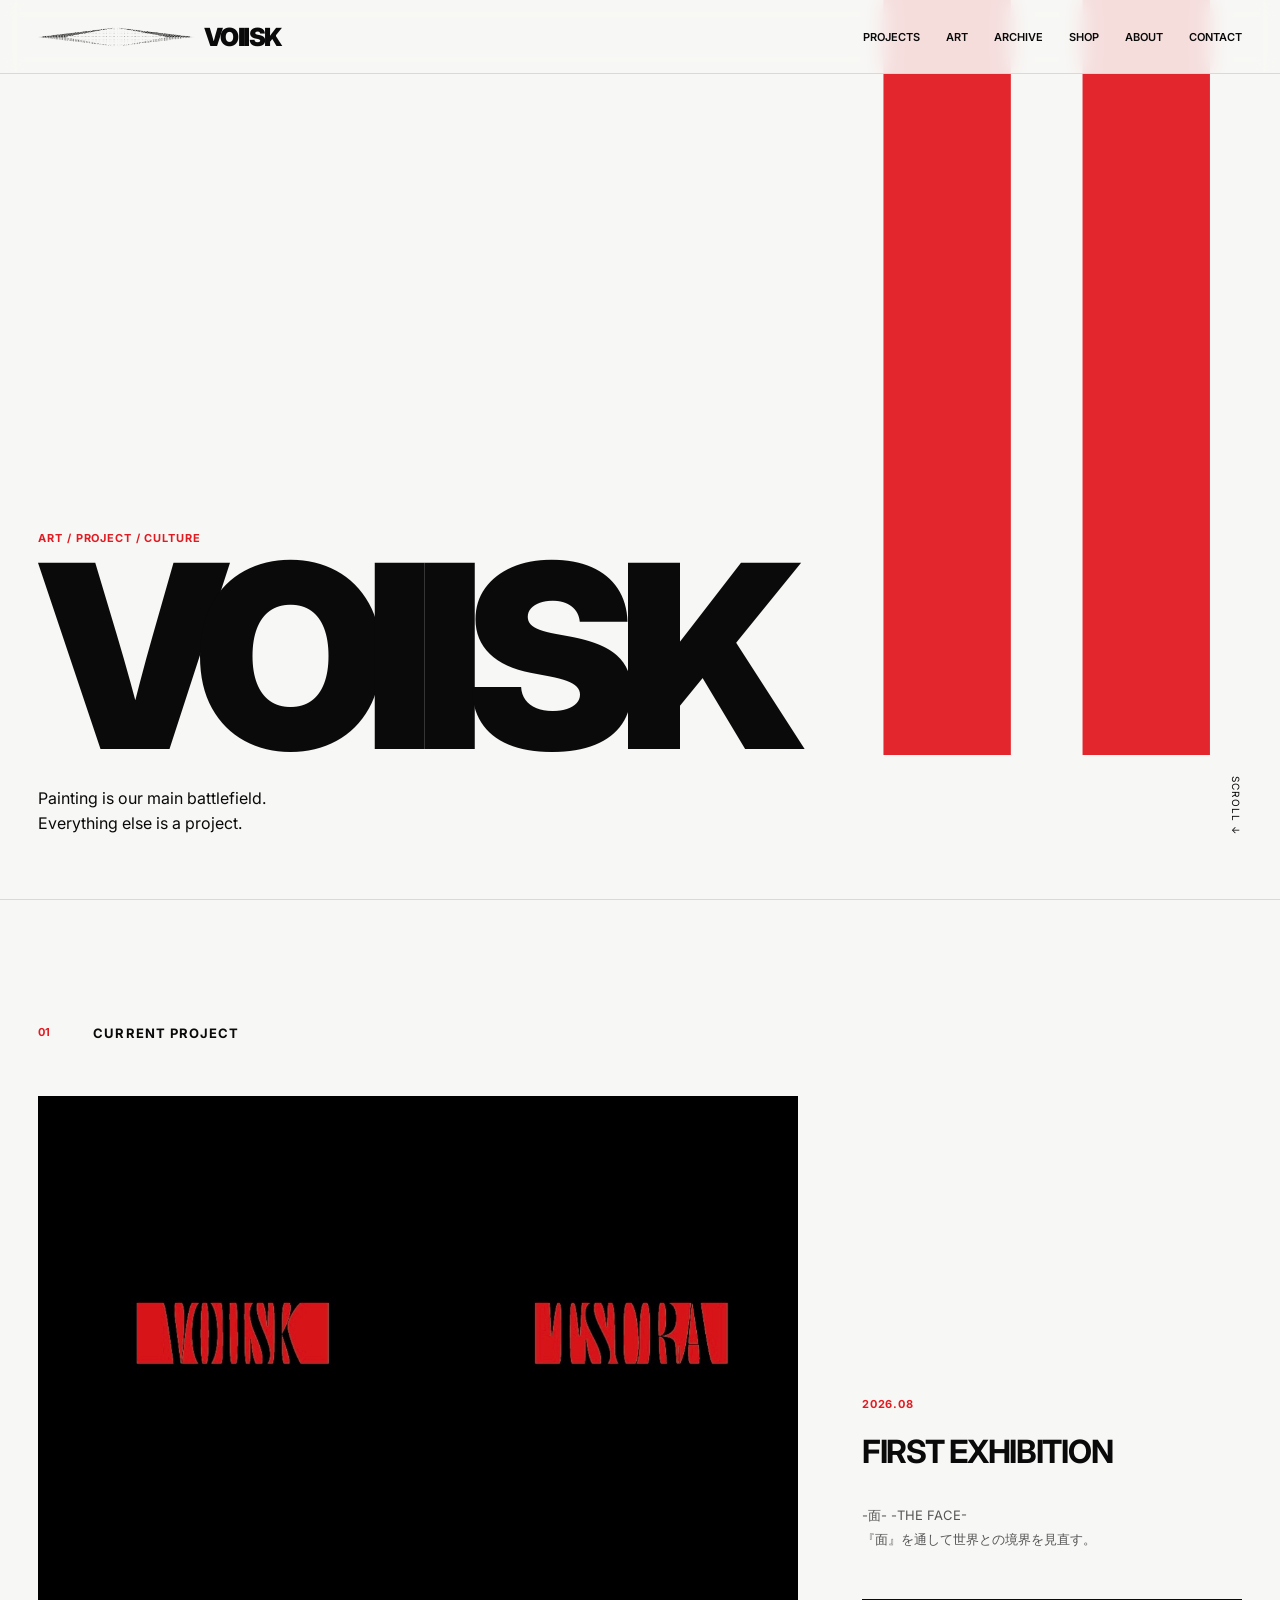
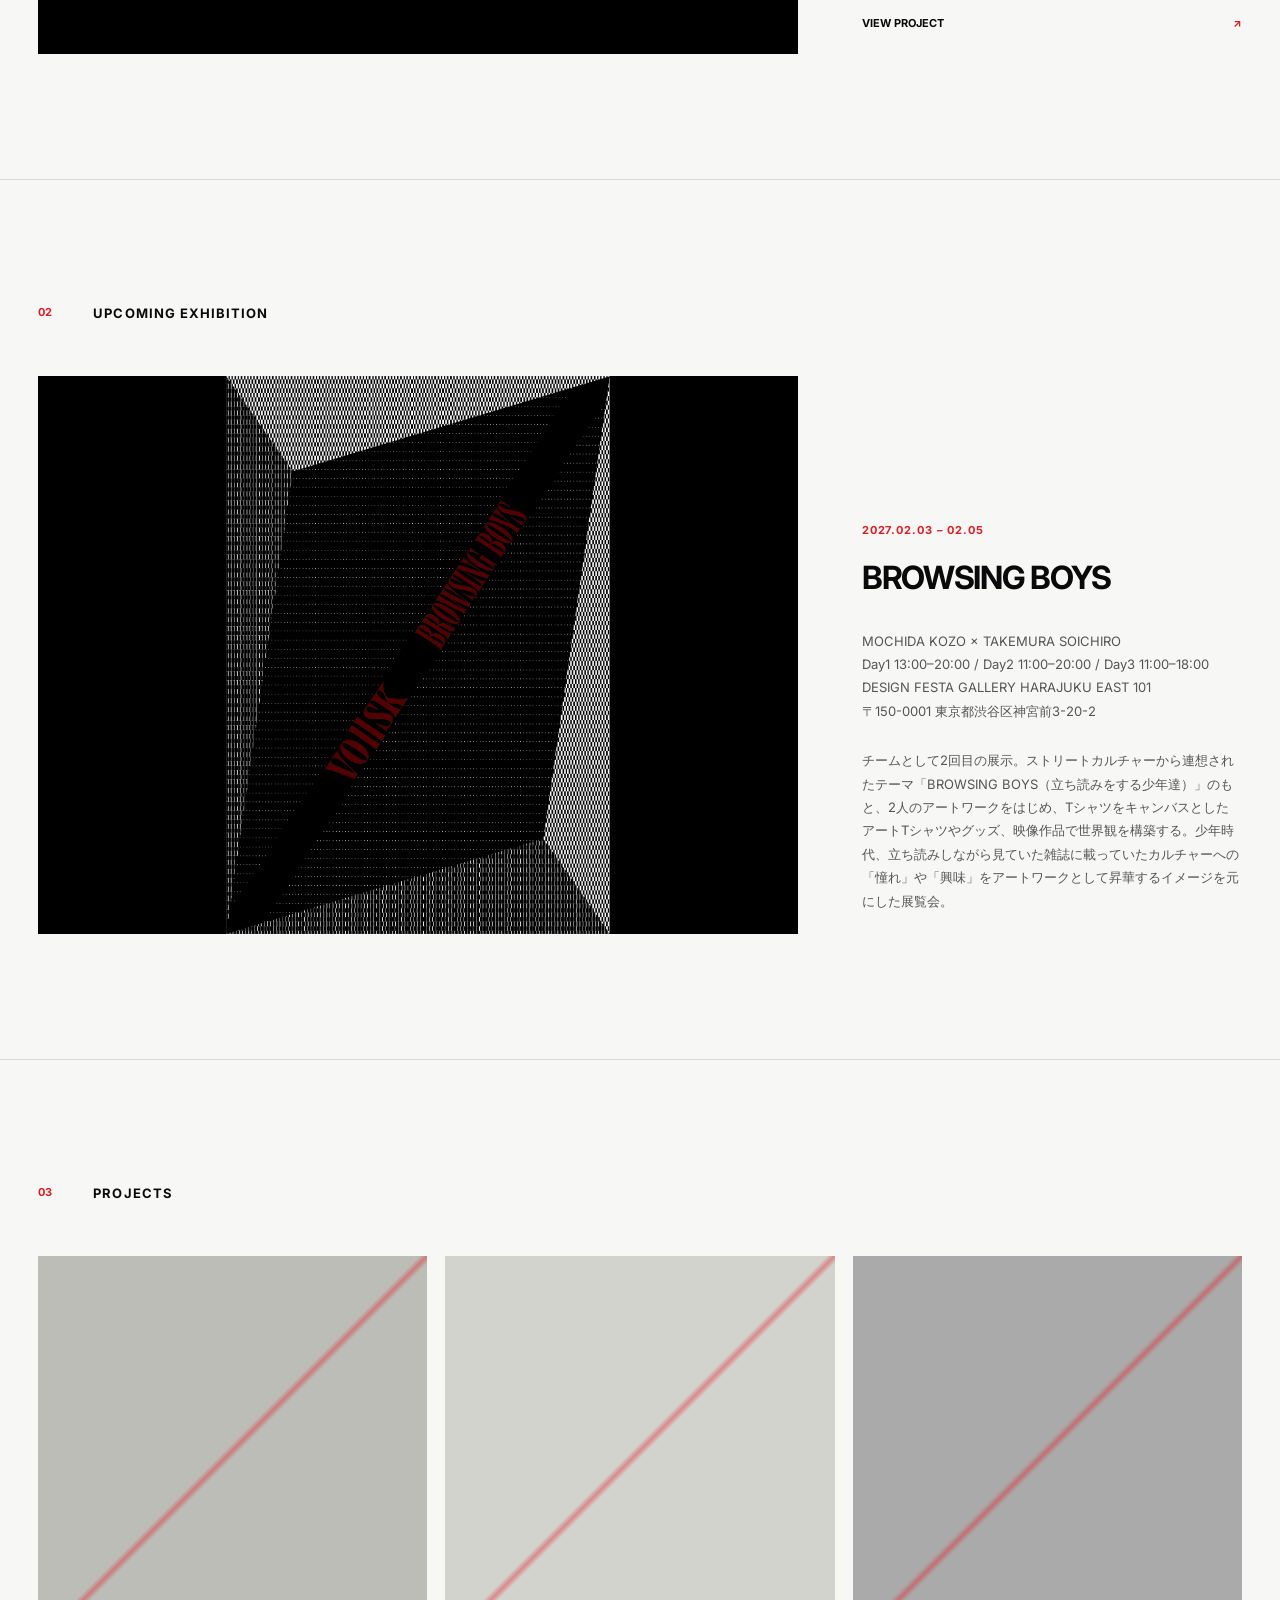
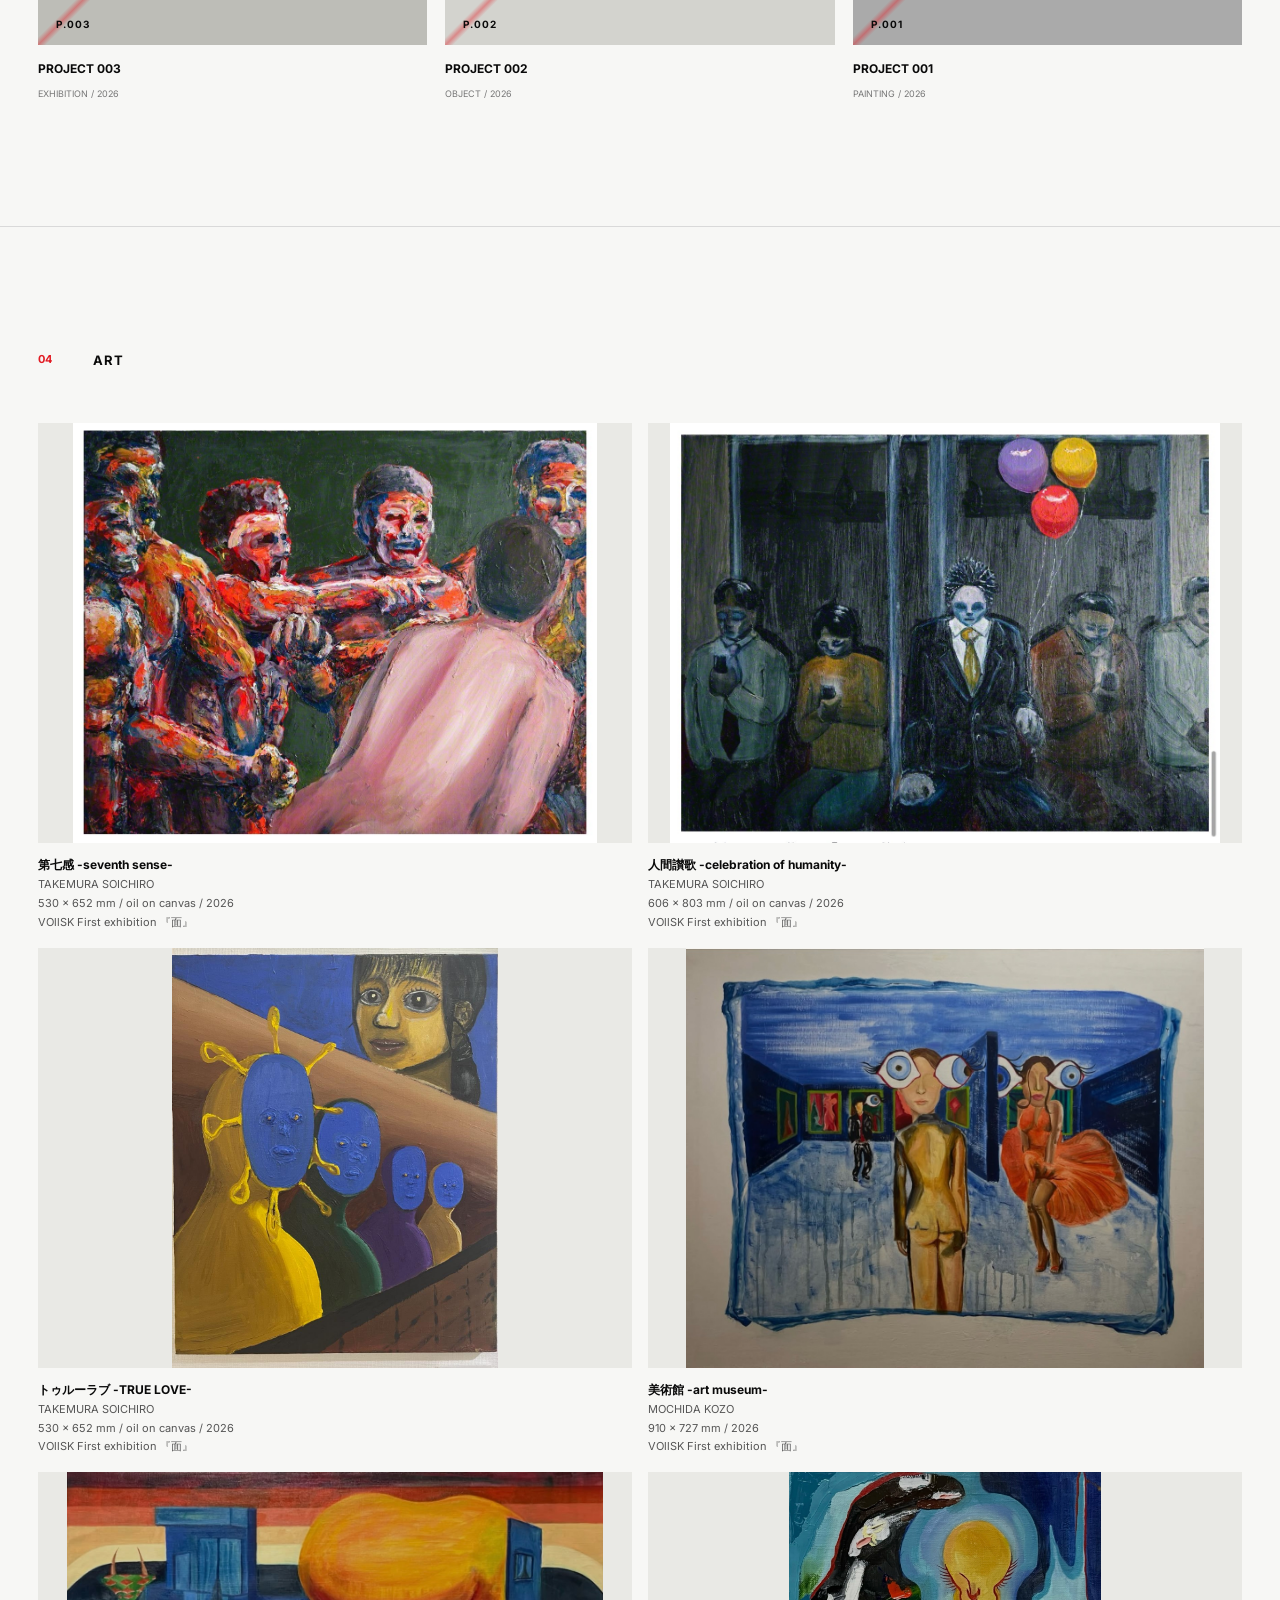
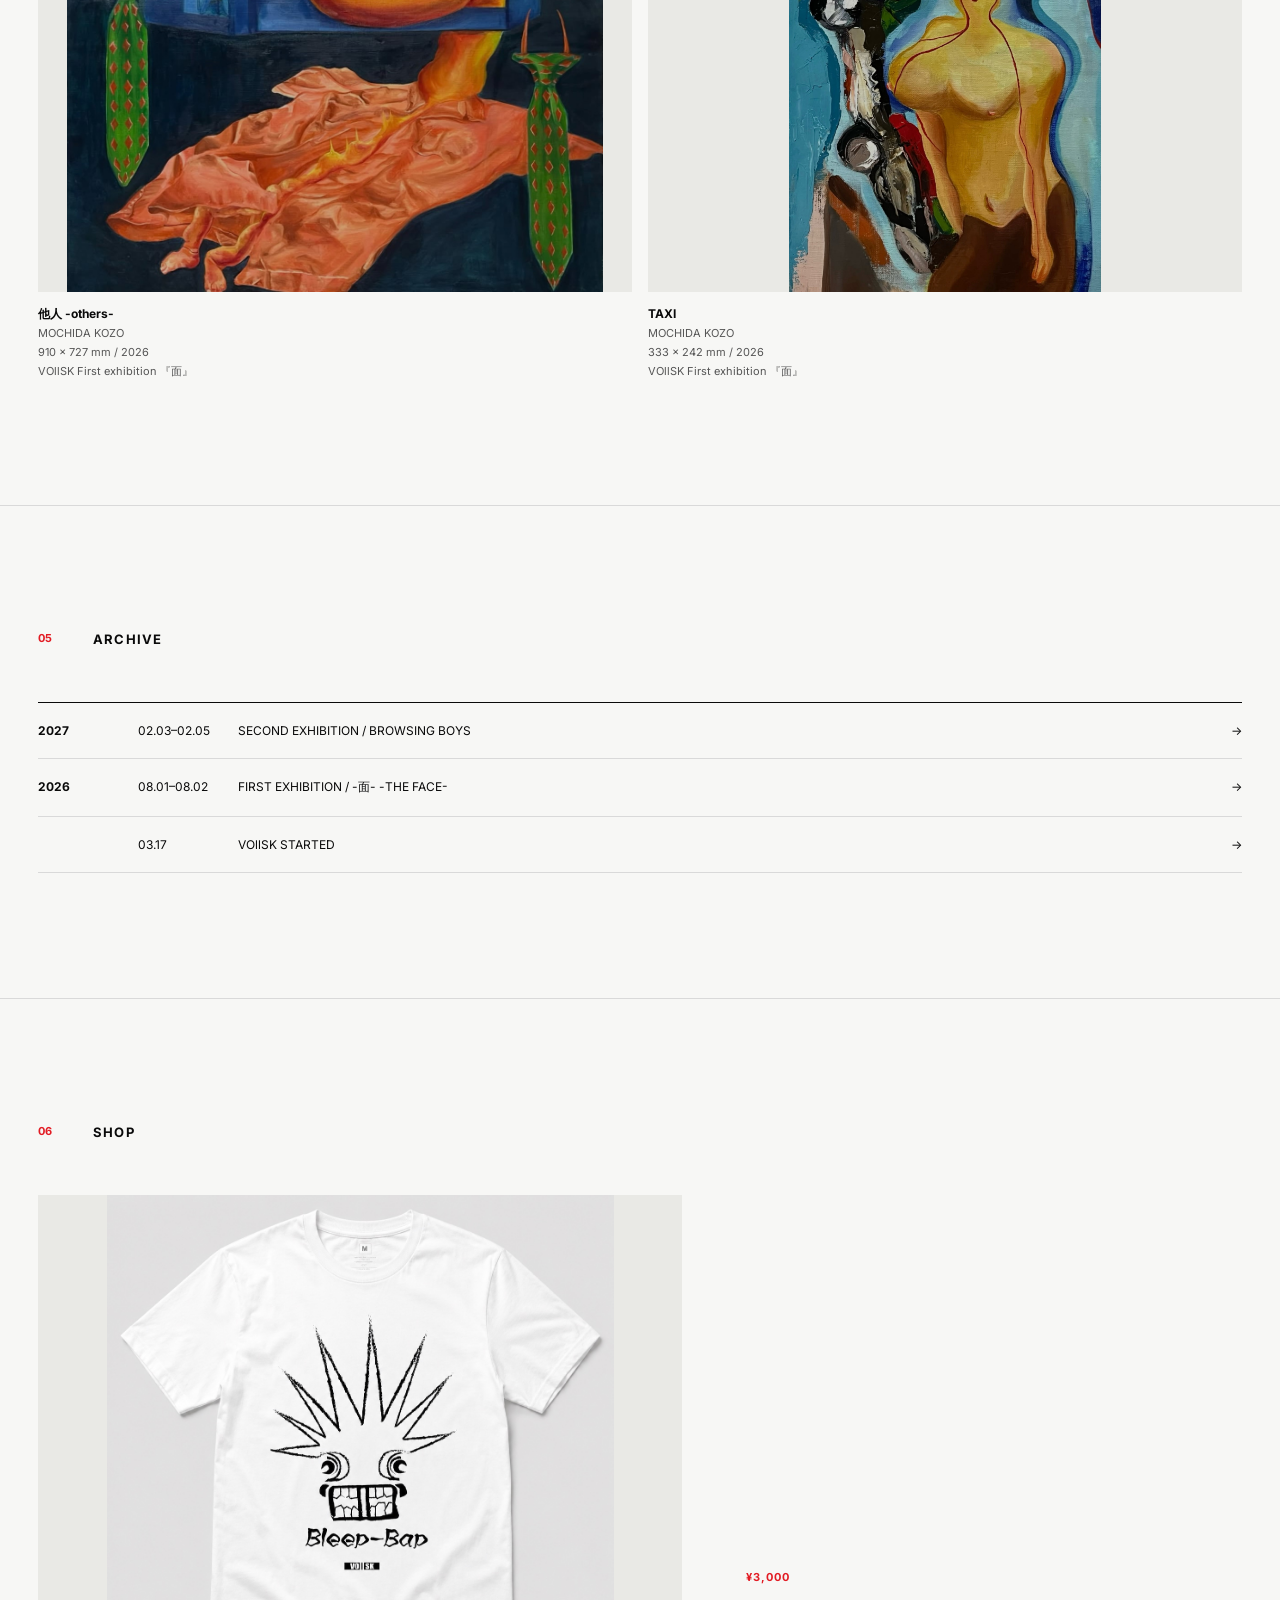
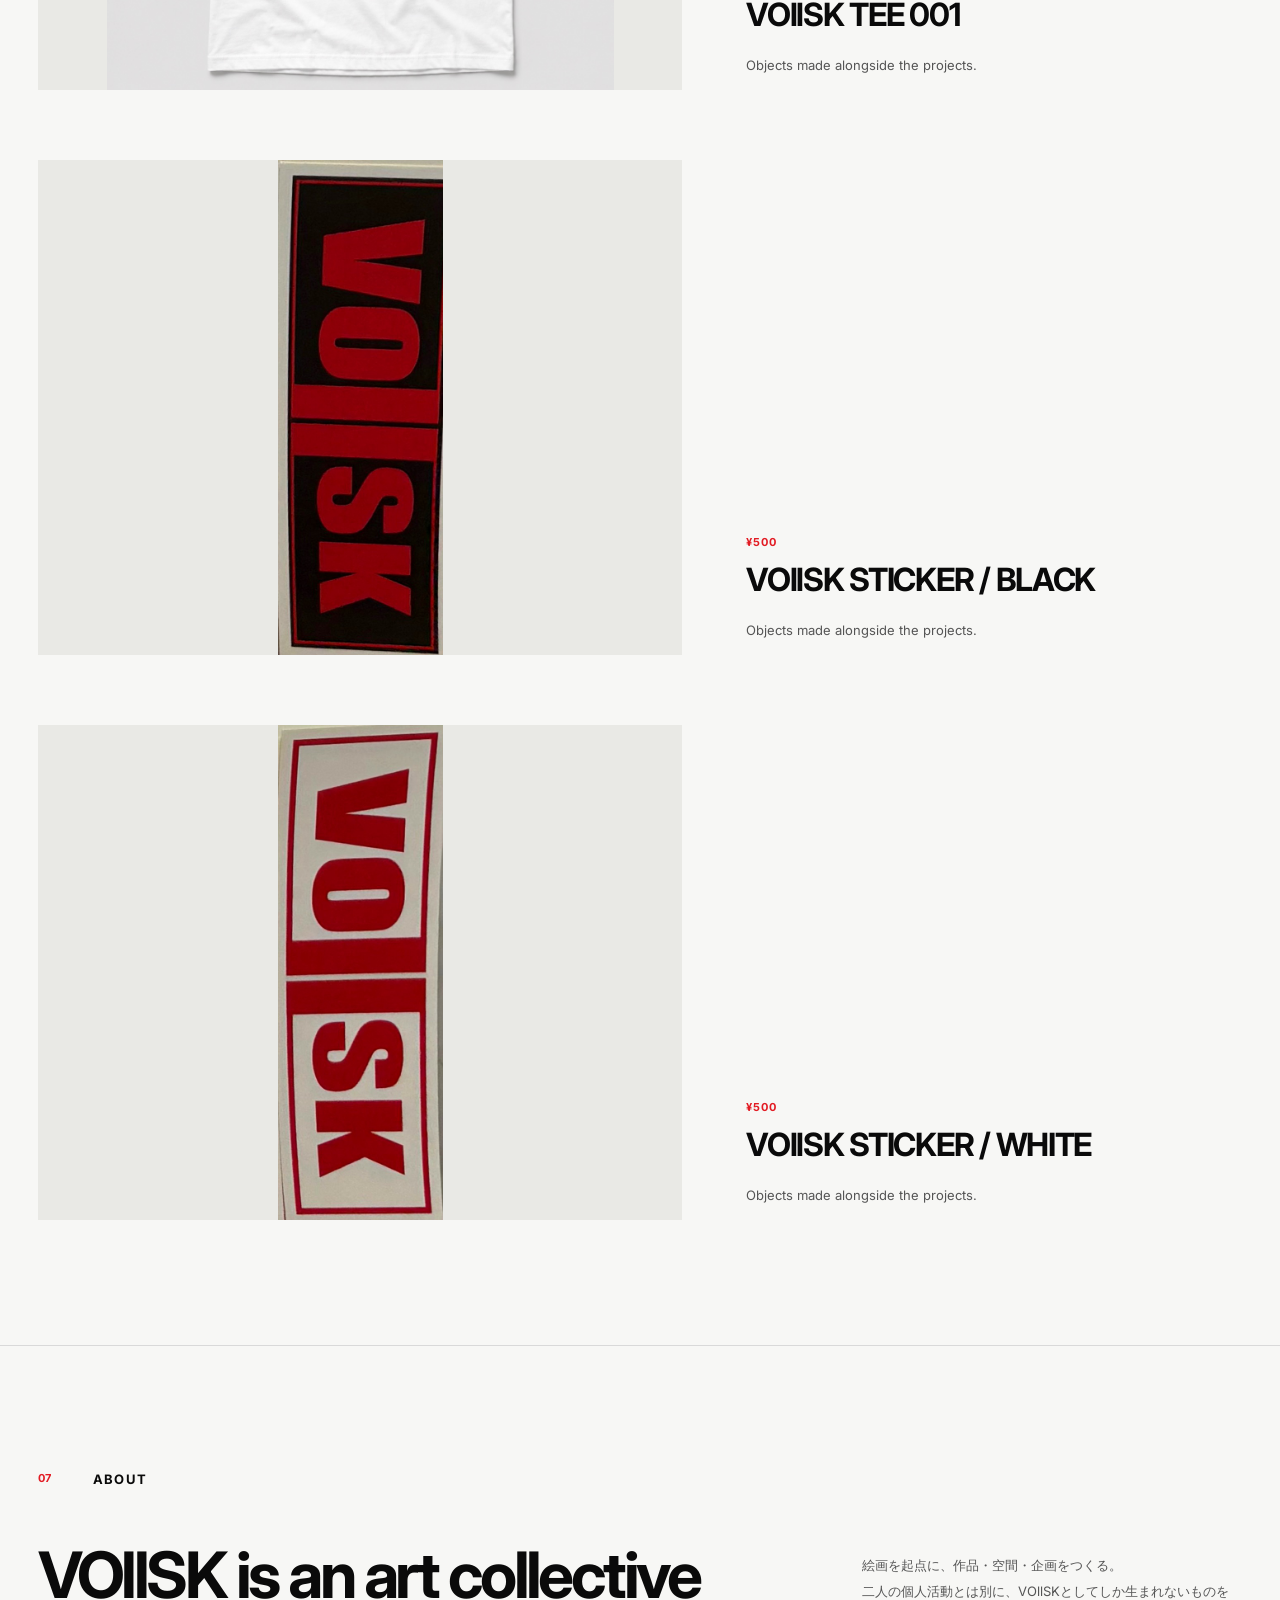
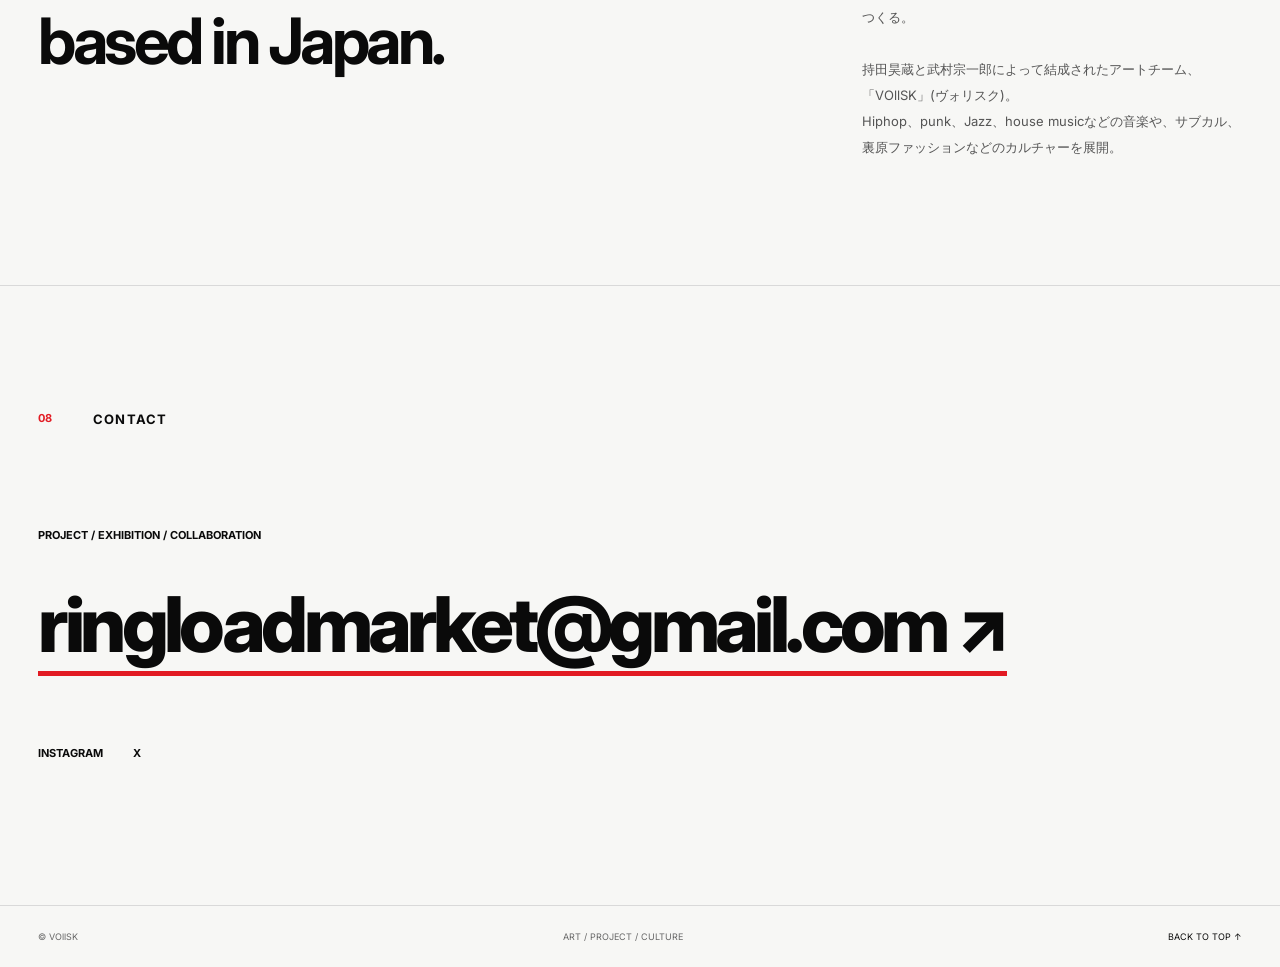
==== commit af50a493: "Add two VOllSK stickers to SHOP with cleaned-up photos" ====
--- a/index.html
+++ b/index.html
@@ -174,6 +174,14 @@
         <img class="shop-img" src="assets/tee-bleep-bap.jpg" alt="VOllSK TEE 001 - Bleep-Bap">
         <div><p class="red">¥3,000</p><h3>VOllSK TEE 001</h3><p>Objects made alongside the projects.</p></div>
       </div>
+      <div class="shop-item">
+        <img class="shop-img" src="assets/sticker-black.jpg" alt="VOllSK STICKER BLACK">
+        <div><p class="red">¥500</p><h3>VOllSK STICKER / BLACK</h3><p>Objects made alongside the projects.</p></div>
+      </div>
+      <div class="shop-item">
+        <img class="shop-img" src="assets/sticker-white.jpg" alt="VOllSK STICKER WHITE">
+        <div><p class="red">¥500</p><h3>VOllSK STICKER / WHITE</h3><p>Objects made alongside the projects.</p></div>
+      </div>
     </section>
 
     <section class="about section" id="about">
--- a/style.css
+++ b/style.css
@@ -55,7 +55,7 @@
 .archive-list a{display:grid;grid-template-columns:100px 100px 1fr 30px;padding:20px 0;border-bottom:1px solid var(--line);font-size:12px;transition:.2s}
 .archive-list a:hover{padding-left:12px;color:var(--red)}
 .archive-list b{font-size:12px}.archive-list em{font-style:normal;text-align:right}
-.shop-item{display:grid;grid-template-columns:1.3fr 1fr;gap:5vw;align-items:end}.shop-image{height:55vh;background:#c5c5bf}
+.shop-item{display:grid;grid-template-columns:1.3fr 1fr;gap:5vw;align-items:end}.shop-item+.shop-item{margin-top:70px}.shop-image{height:55vh;background:#c5c5bf}
 .shop-img{width:100%;height:55vh;object-fit:contain;background:#e9e9e5;display:block}
 .about-copy{display:grid;grid-template-columns:2fr 1fr;gap:5vw}
 .big{font-size:clamp(32px,5vw,75px);line-height:1.03;letter-spacing:-.055em;font-weight:700;margin:0}
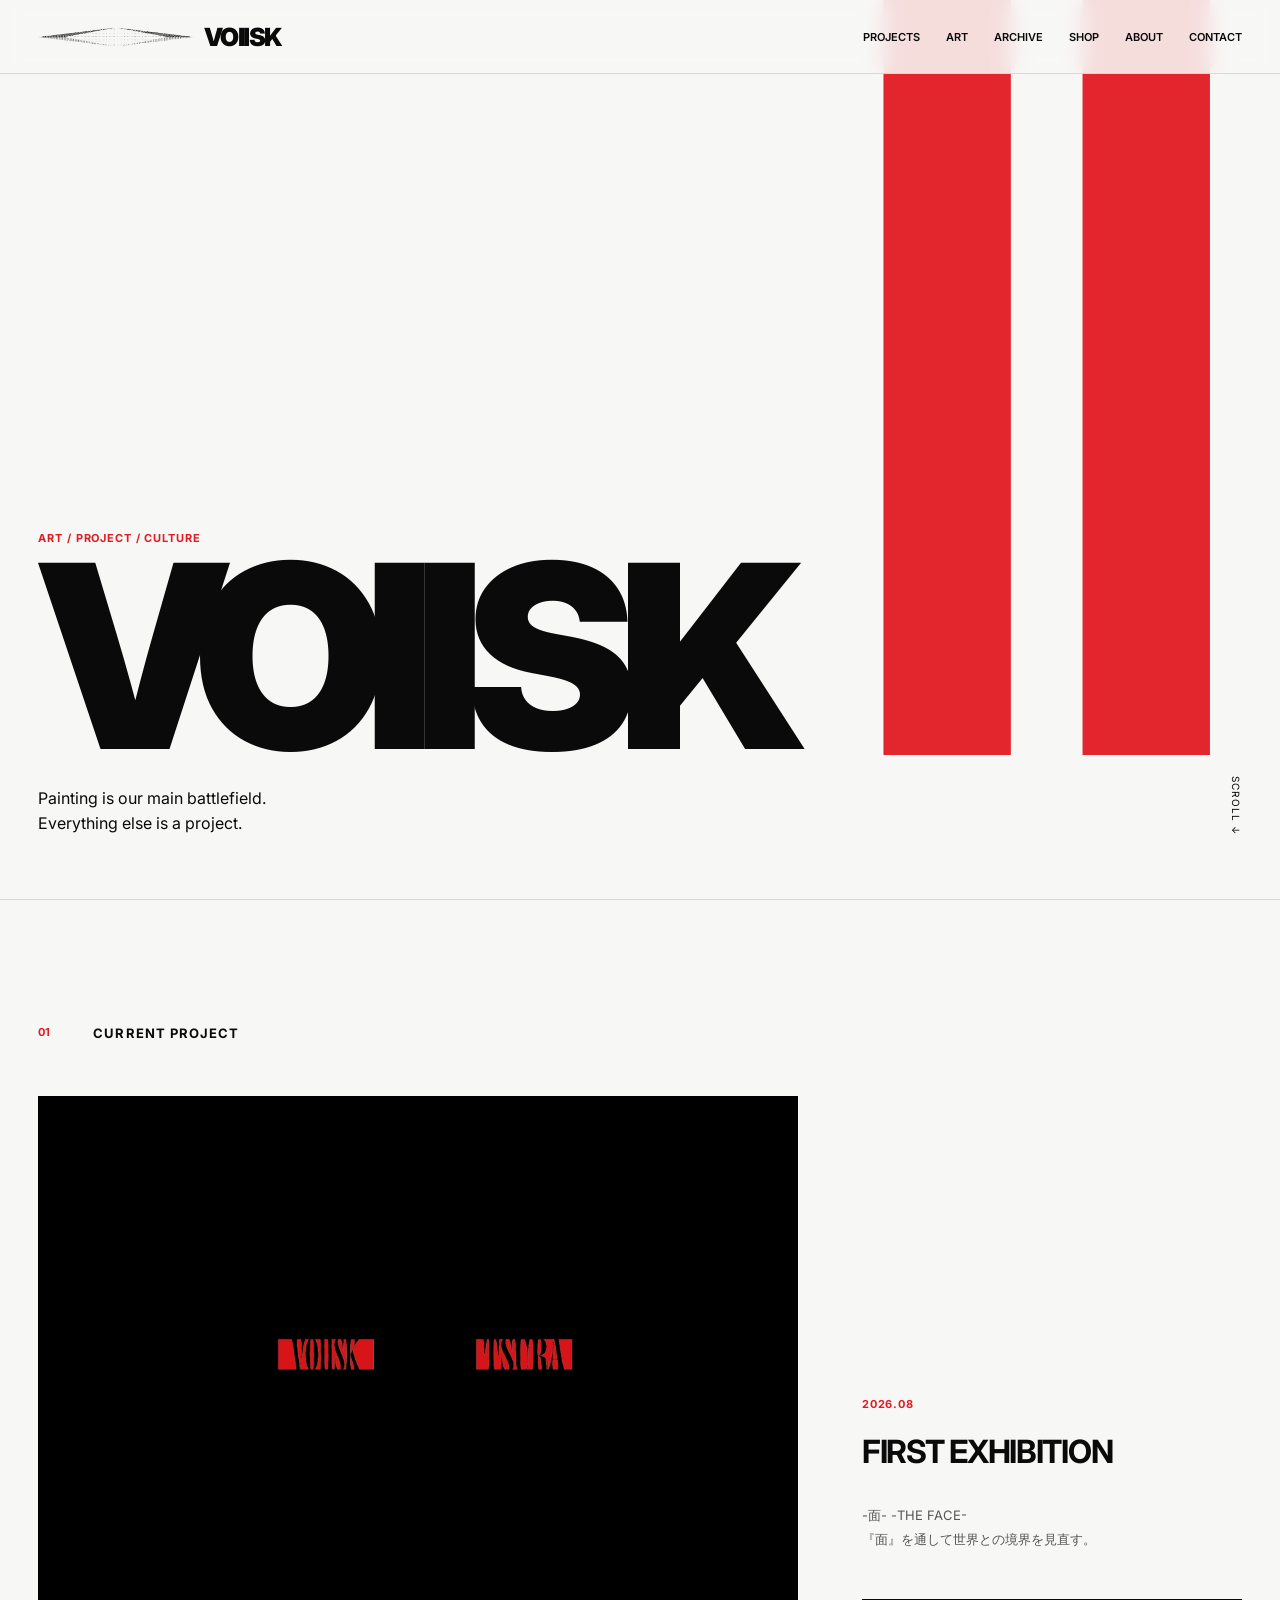
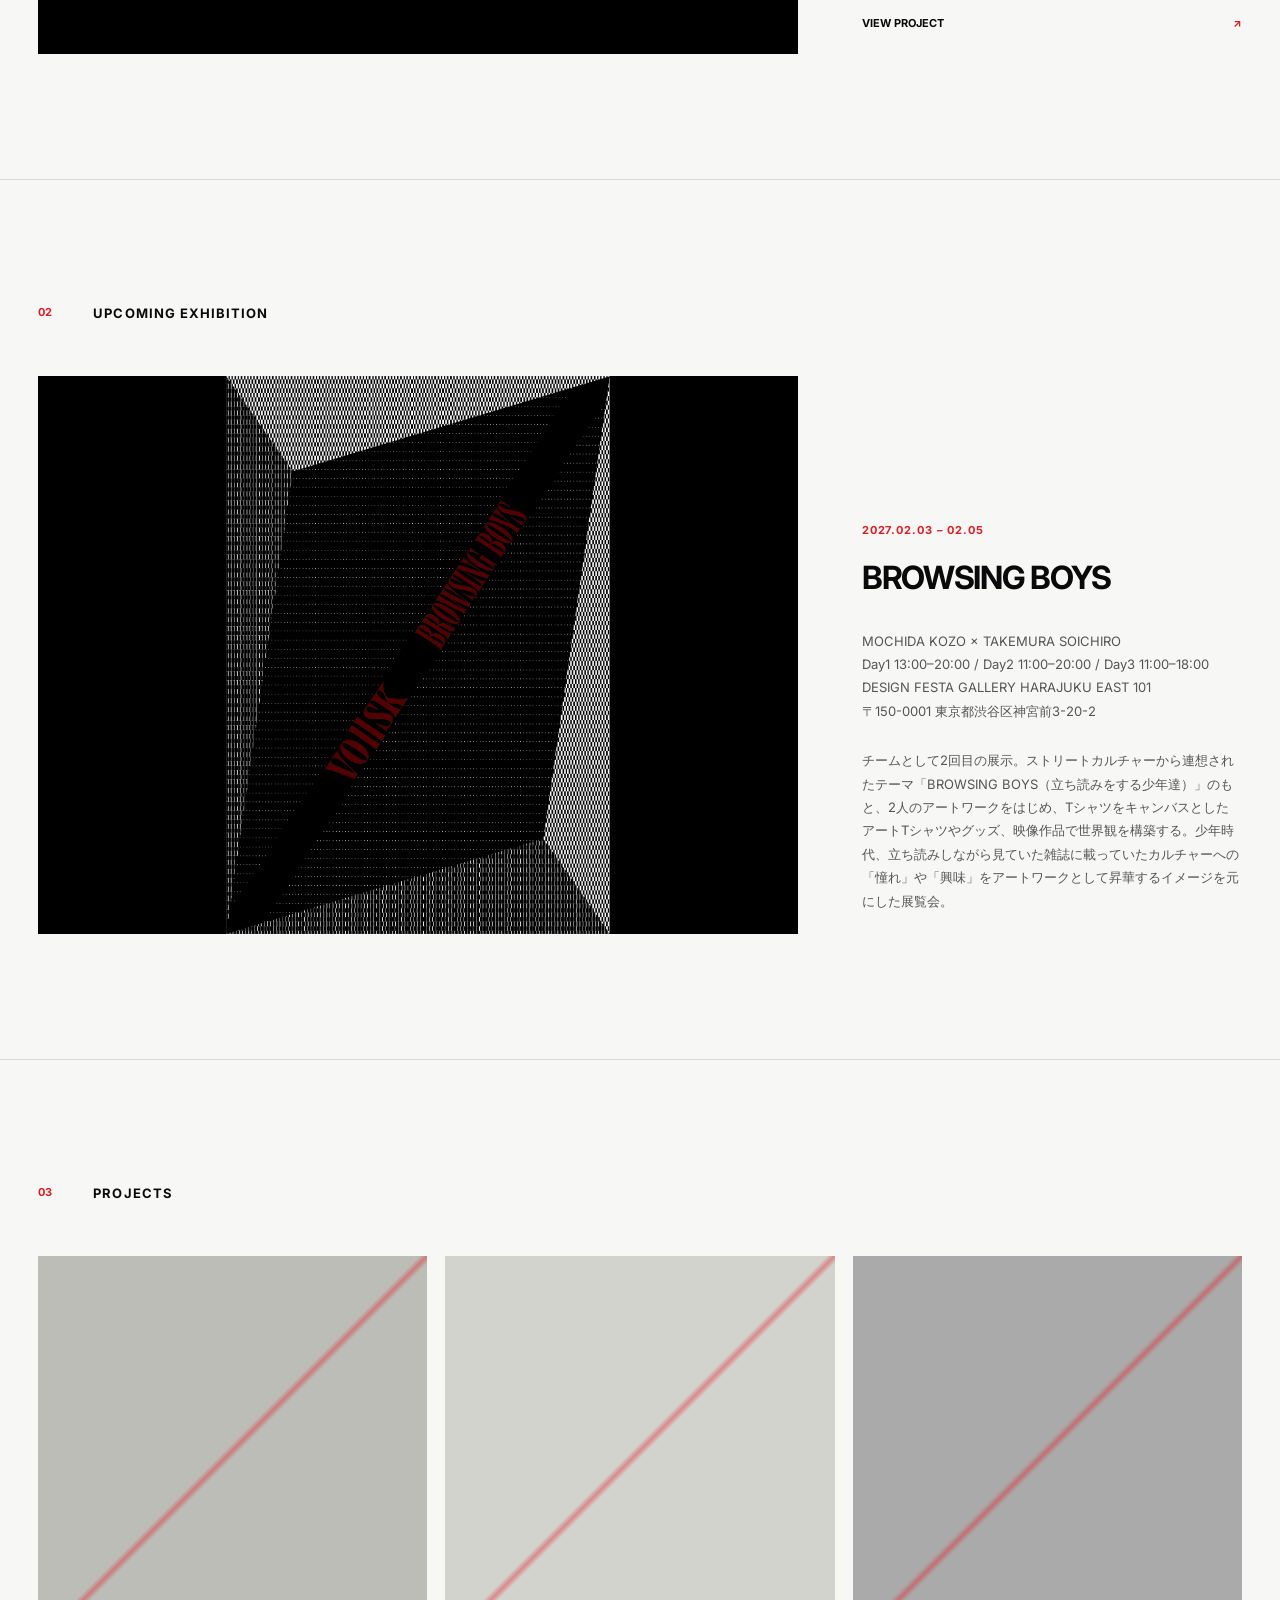
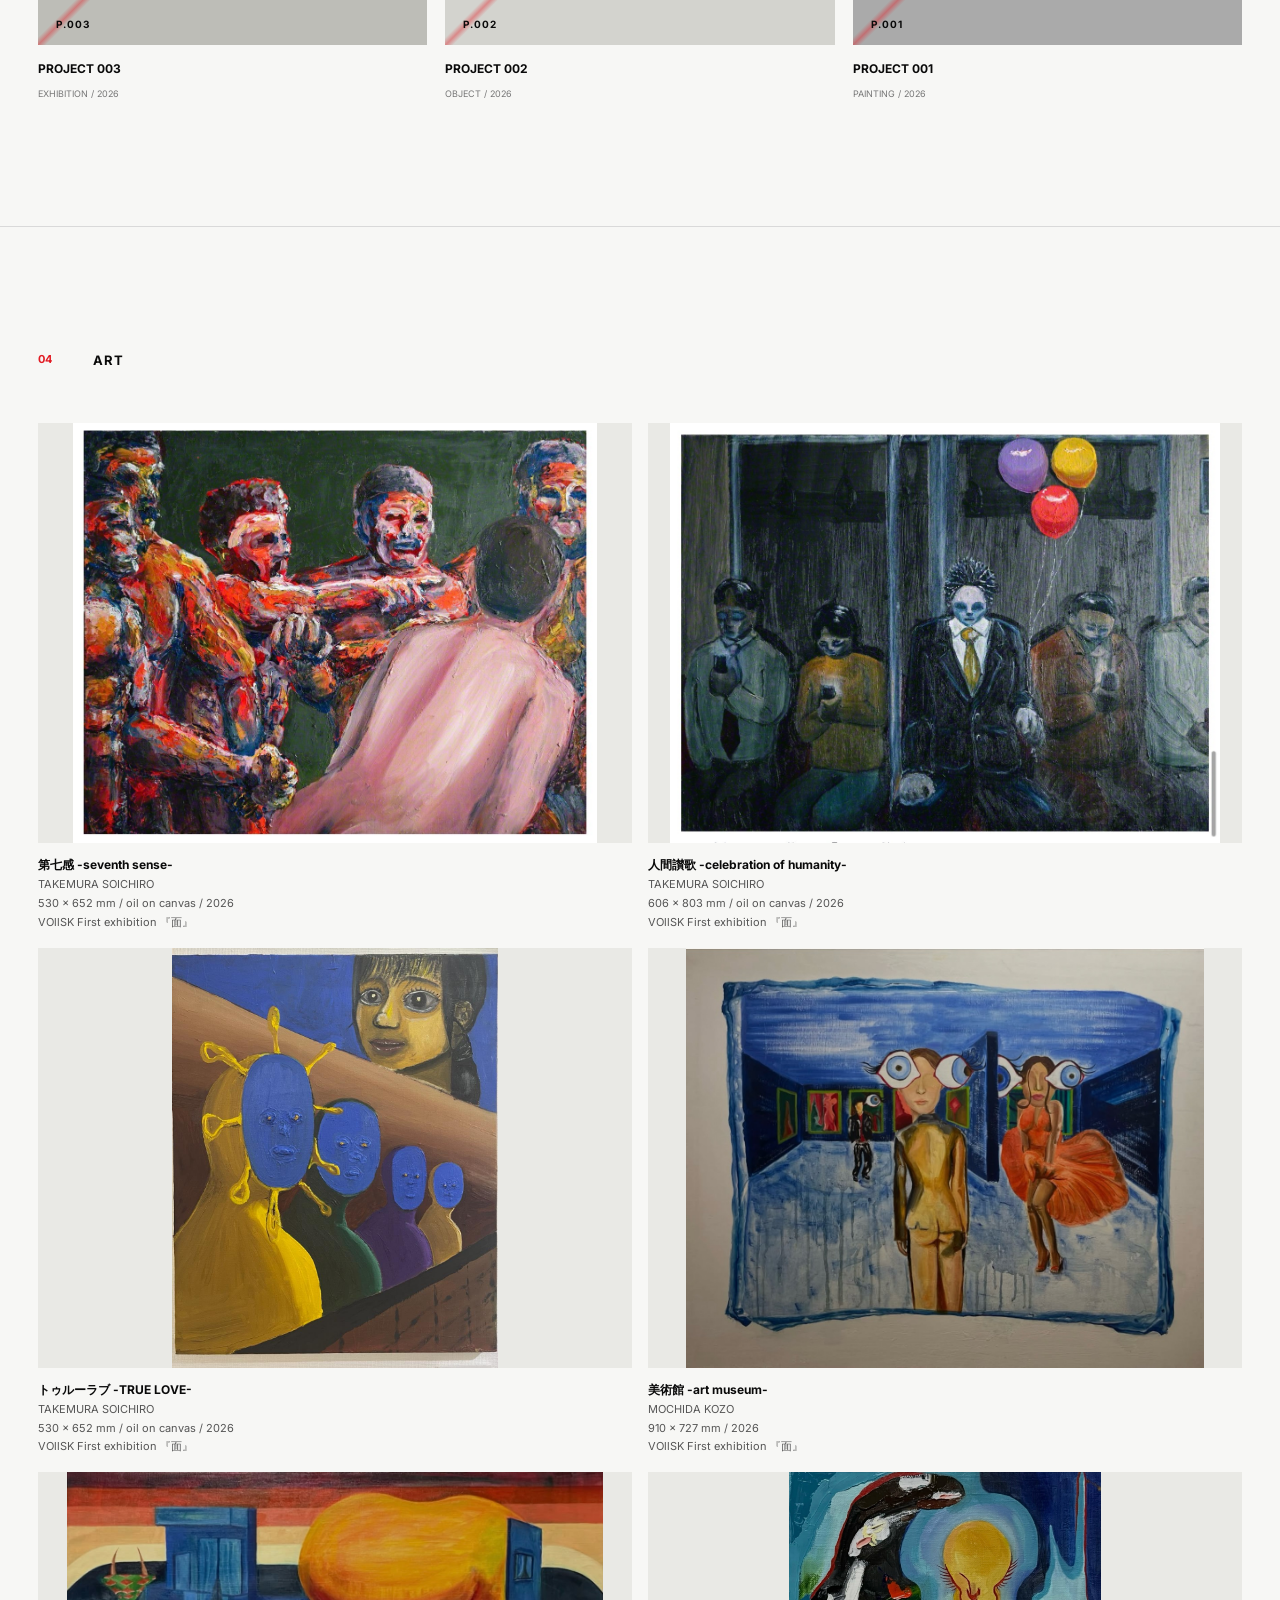
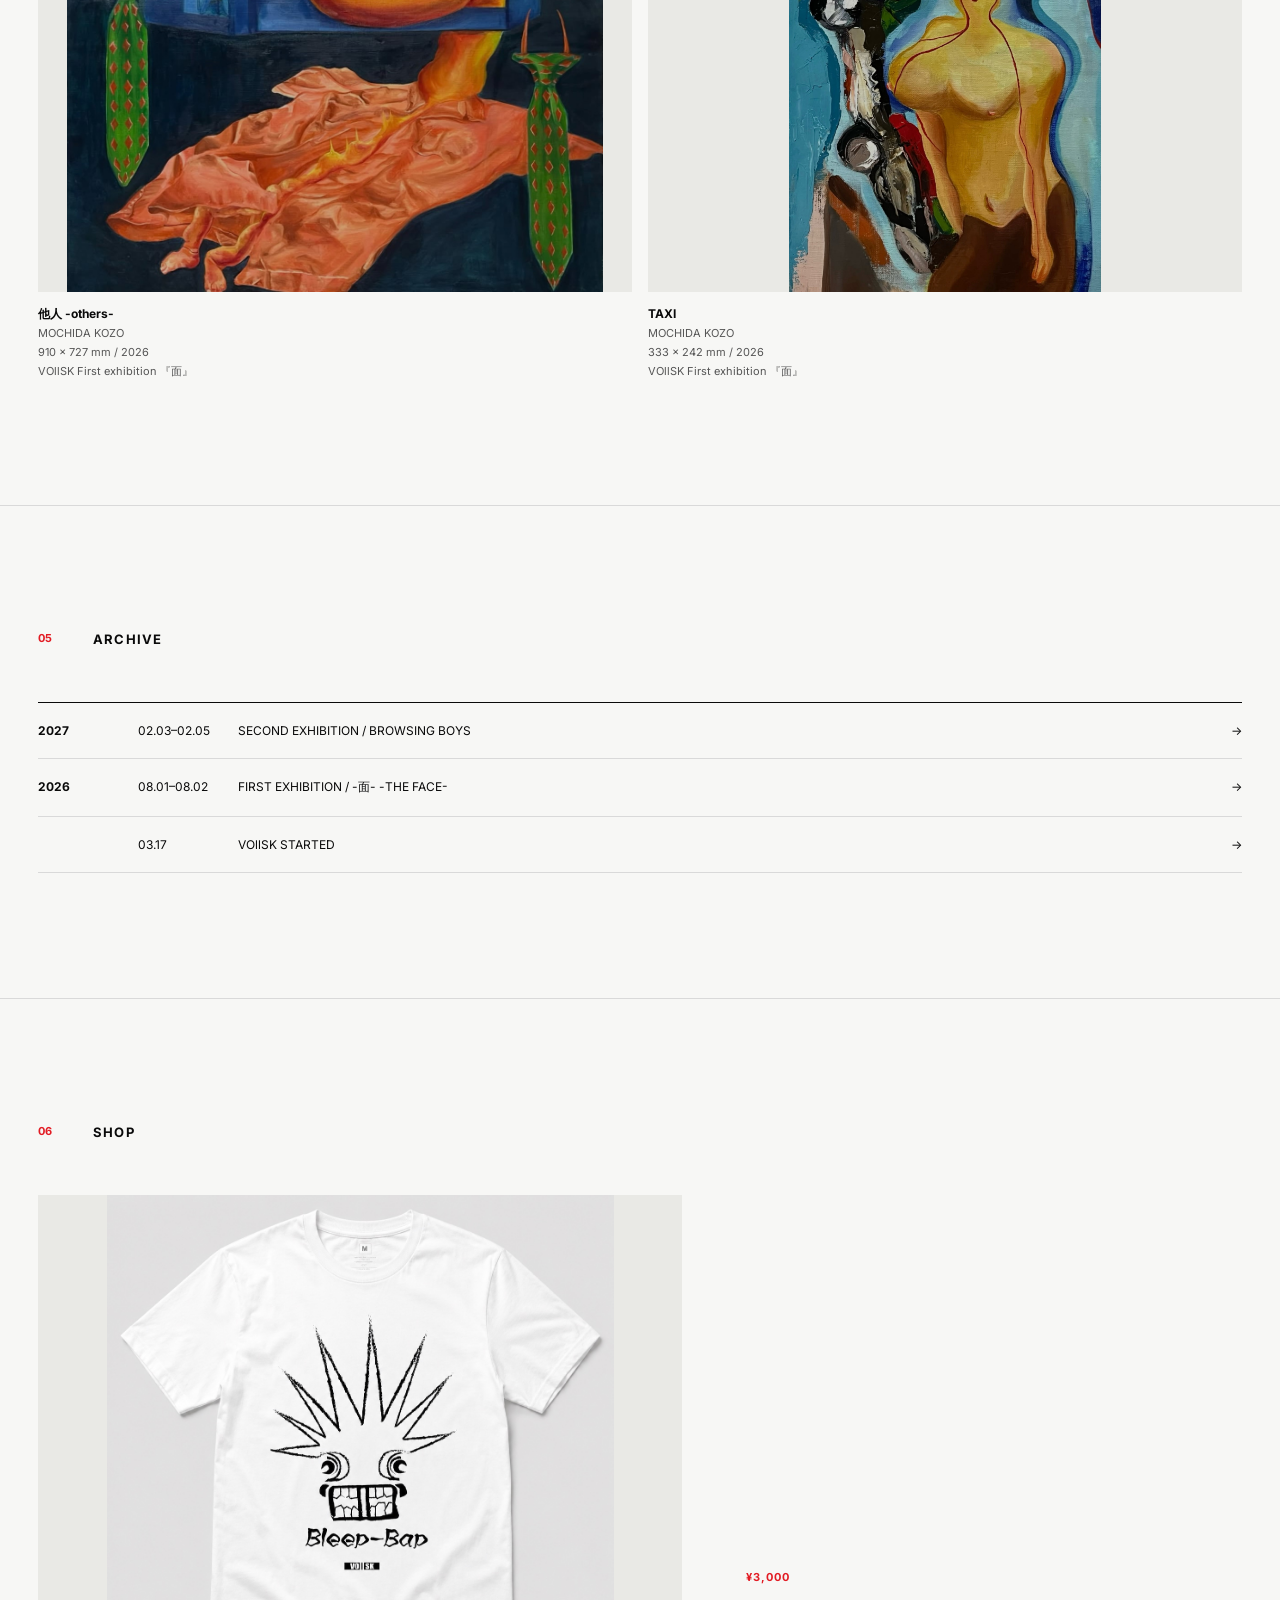
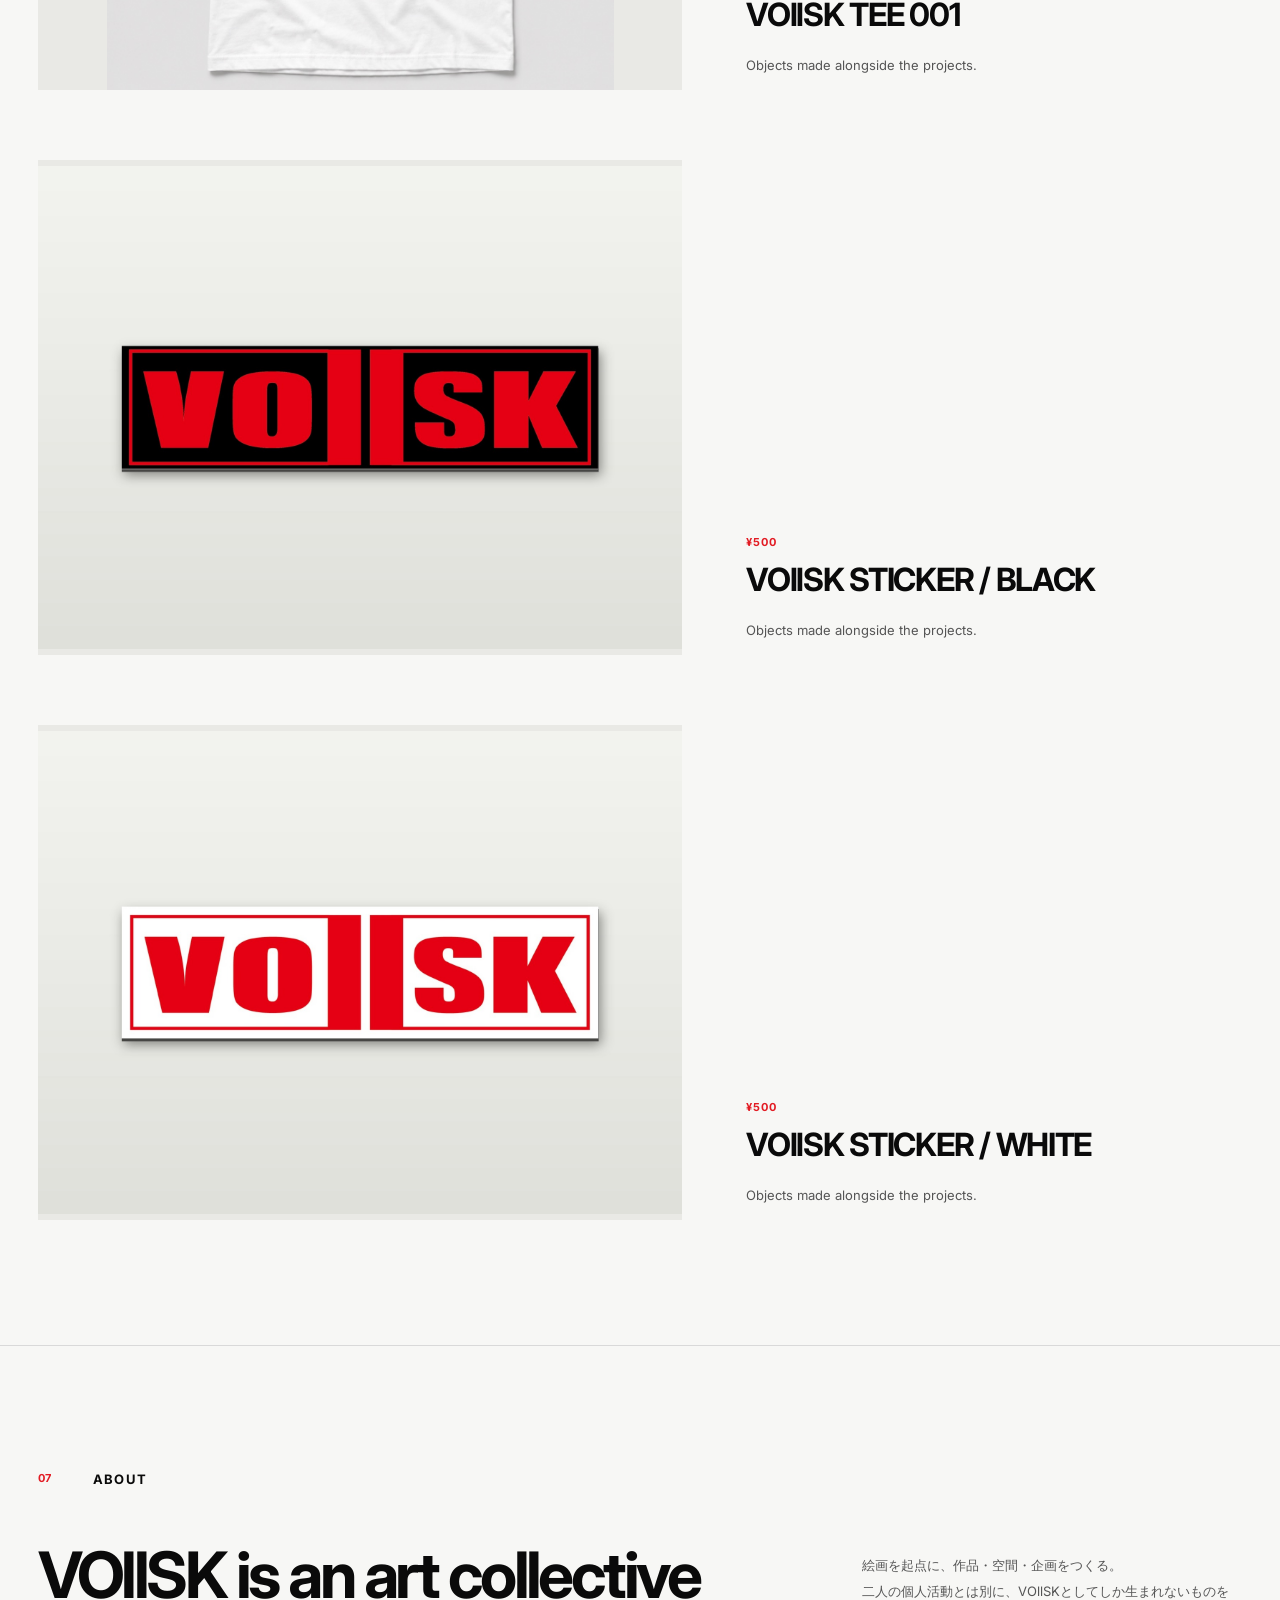
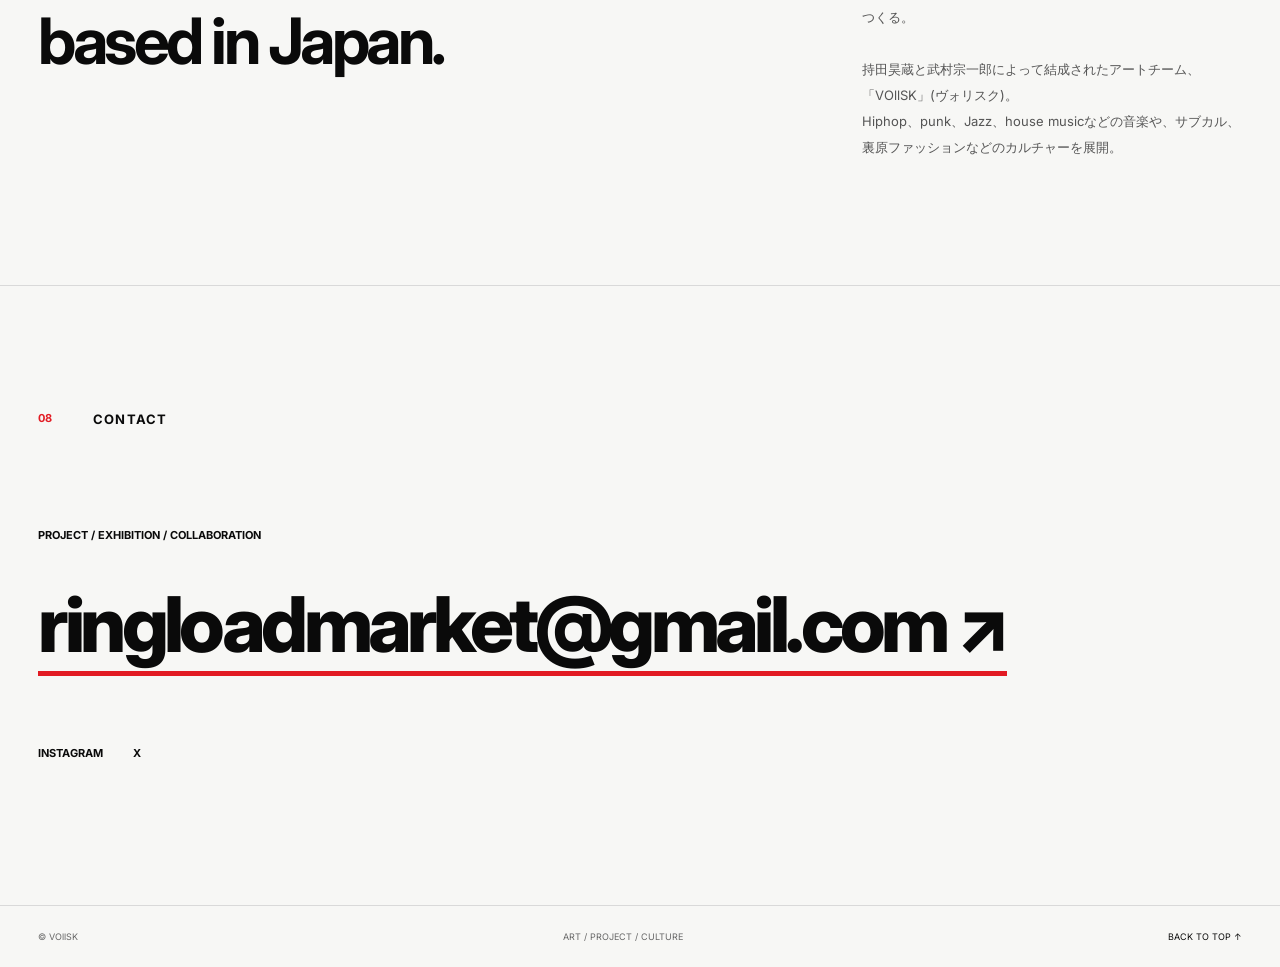
==== commit 634d8b66: "Add First Exhibition -面- page (face.html) with main video and photo gallery; link from CURRENT PROJE" ====
--- a/index.html
+++ b/index.html
@@ -97,12 +97,12 @@
         <h2>CURRENT PROJECT</h2>
       </div>
       <article class="feature">
-        <img class="feature-image-img" src="assets/face-keyvisual.jpg" alt="VOllSK FIRST EXHIBITION -面- THE FACE-">
+        <a href="face.html"><img class="feature-image-img" src="assets/face-keyvisual.jpg" alt="VOllSK FIRST EXHIBITION -面- THE FACE-"></a>
         <div class="feature-info">
           <p class="red">2026.08</p>
           <h3>FIRST EXHIBITION</h3>
           <p>-面- -THE FACE-<br>『面』を通して世界との境界を見直す。</p>
-          <a class="arrow" href="#">VIEW PROJECT <span>↗</span></a>
+          <a class="arrow" href="face.html">VIEW PROJECT <span>↗</span></a>
         </div>
       </article>
     </section>
@@ -160,7 +160,7 @@
       </div>
       <div class="archive-list">
         <a href="#exhibition"><b>2027</b><span>02.03–02.05</span><span>SECOND EXHIBITION / BROWSING BOYS</span><em>→</em></a>
-        <a href="#projects"><b>2026</b><span>08.01–08.02</span><span>FIRST EXHIBITION / -面- -THE FACE-</span><em>→</em></a>
+        <a href="face.html"><b>2026</b><span>08.01–08.02</span><span>FIRST EXHIBITION / -面- -THE FACE-</span><em>→</em></a>
         <a href="#"><b></b><span>03.17</span><span>VOllSK STARTED</span><em>→</em></a>
       </div>
     </section>
--- a/style.css
+++ b/style.css
@@ -9,7 +9,7 @@
 .logo{font-size:25px;font-weight:900;letter-spacing:-1.5px;display:flex;align-items:center;gap:10px}
 .logo-mark{height:20px;width:auto;display:block}
 .feature-flyer{width:100%;height:62vh;min-height:450px;object-fit:contain;background:#000;display:block}
-.feature-image-img{width:100%;height:62vh;min-height:450px;object-fit:cover;object-position:center;background:#000;display:block}
+.feature-image-img{width:100%;height:62vh;min-height:450px;object-fit:contain;object-position:center;background:#000;display:block}
 nav{display:flex;gap:26px;font-size:11px;font-weight:600}
 nav a,.social a{position:relative}
 nav a:after,.social a:after{content:"";position:absolute;left:0;bottom:-5px;width:0;height:2px;background:var(--red);transition:.25s}
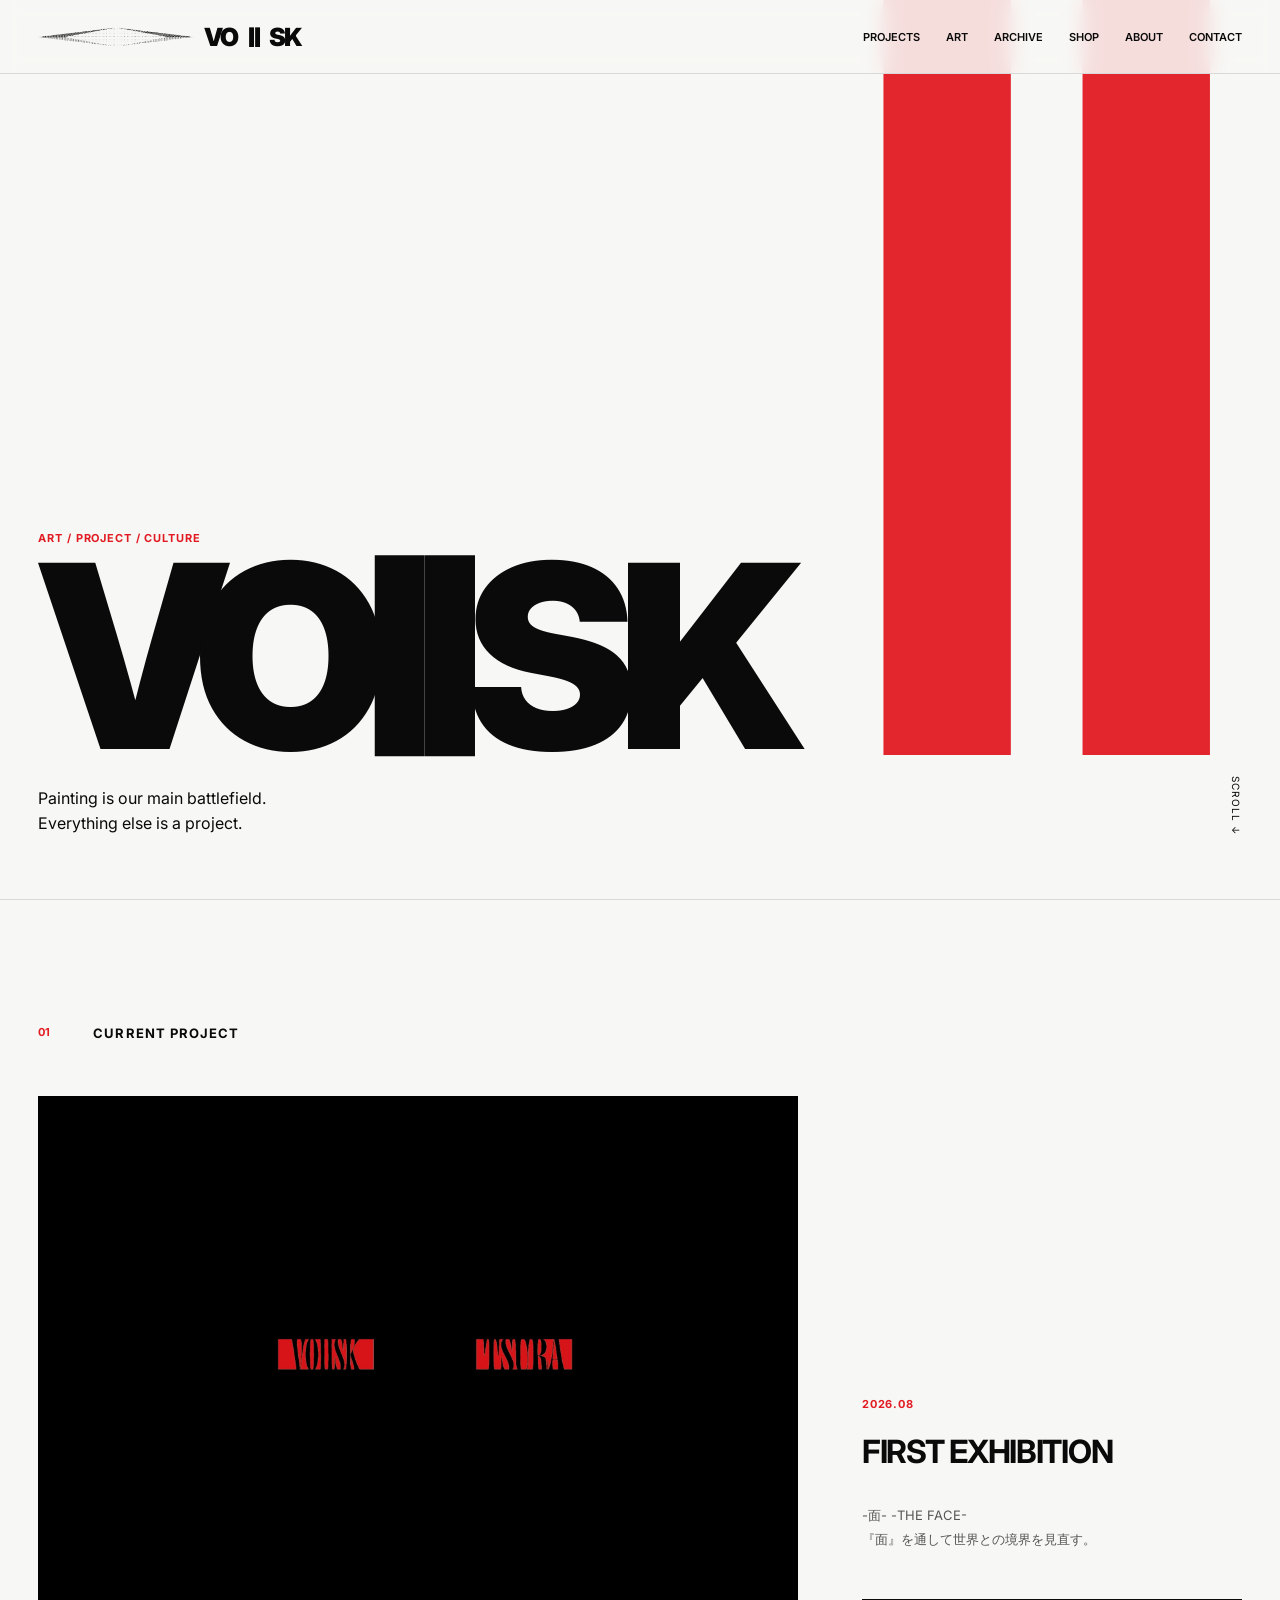
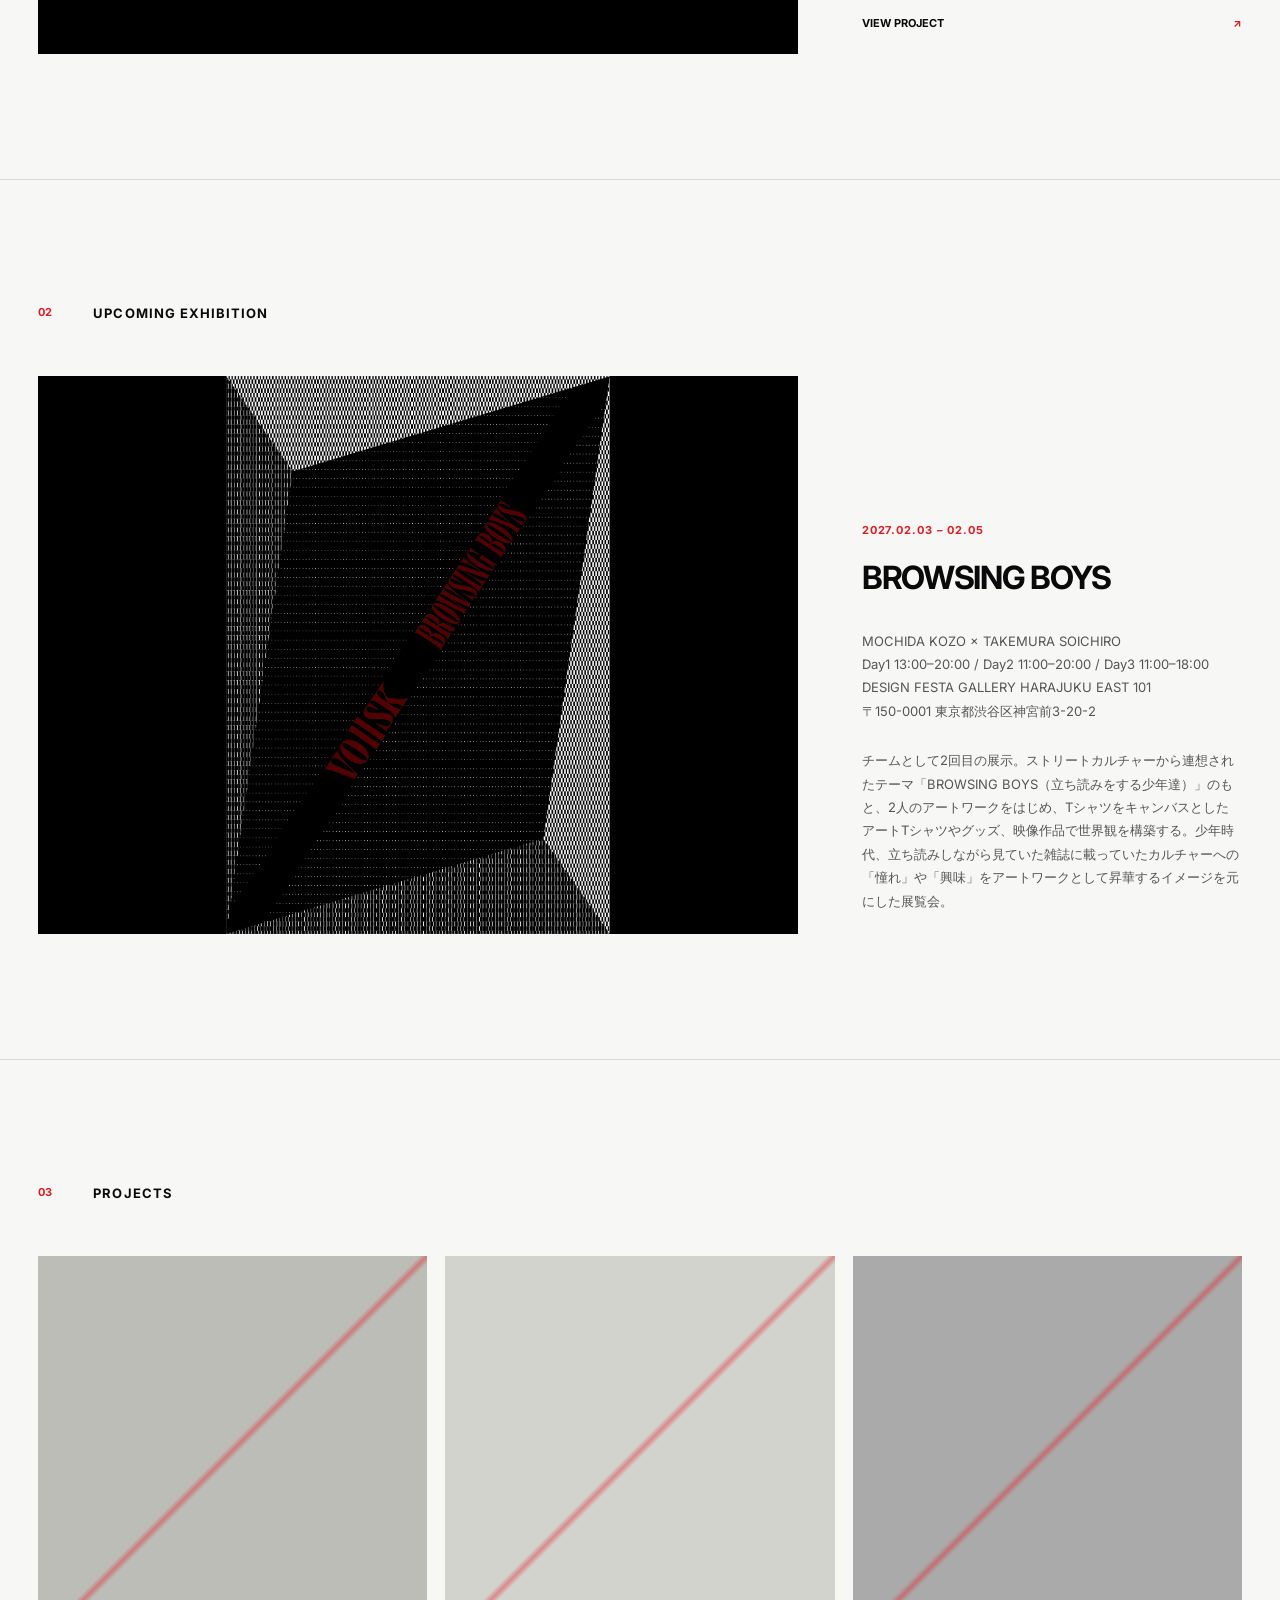
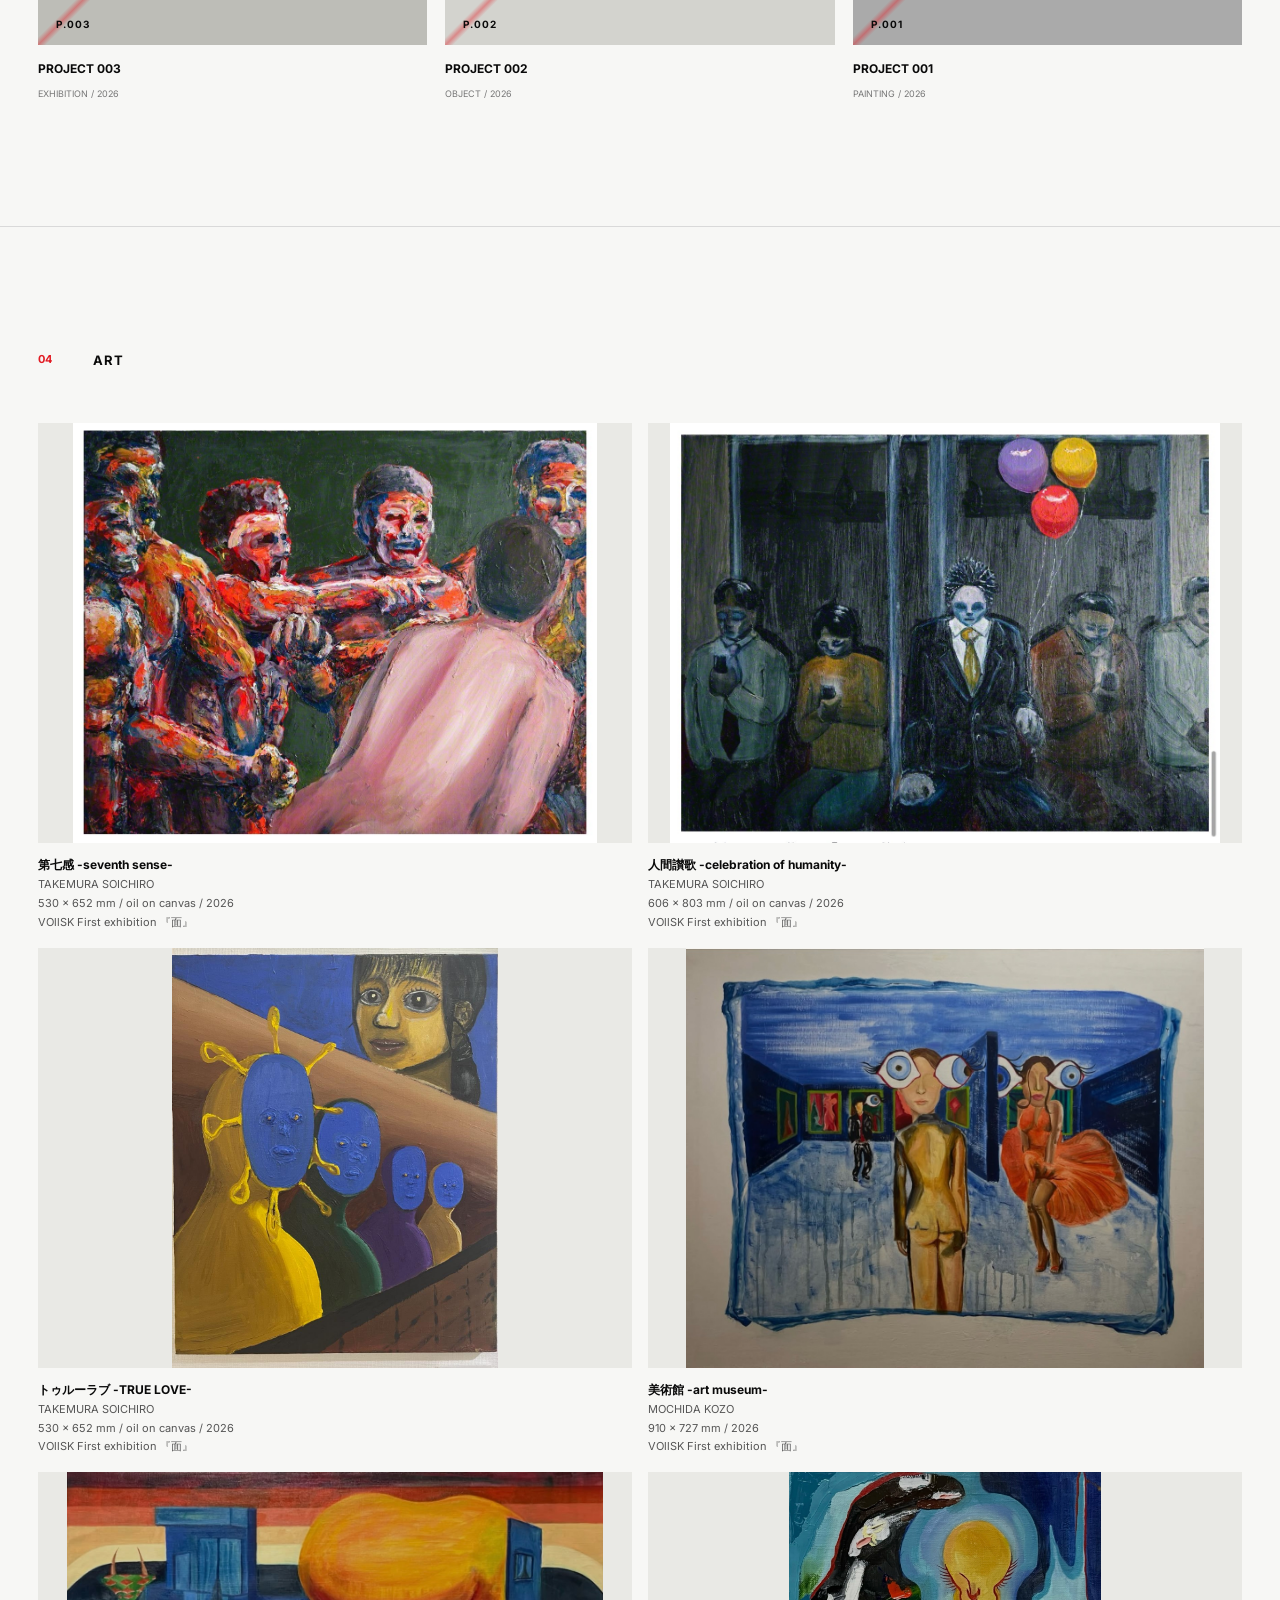
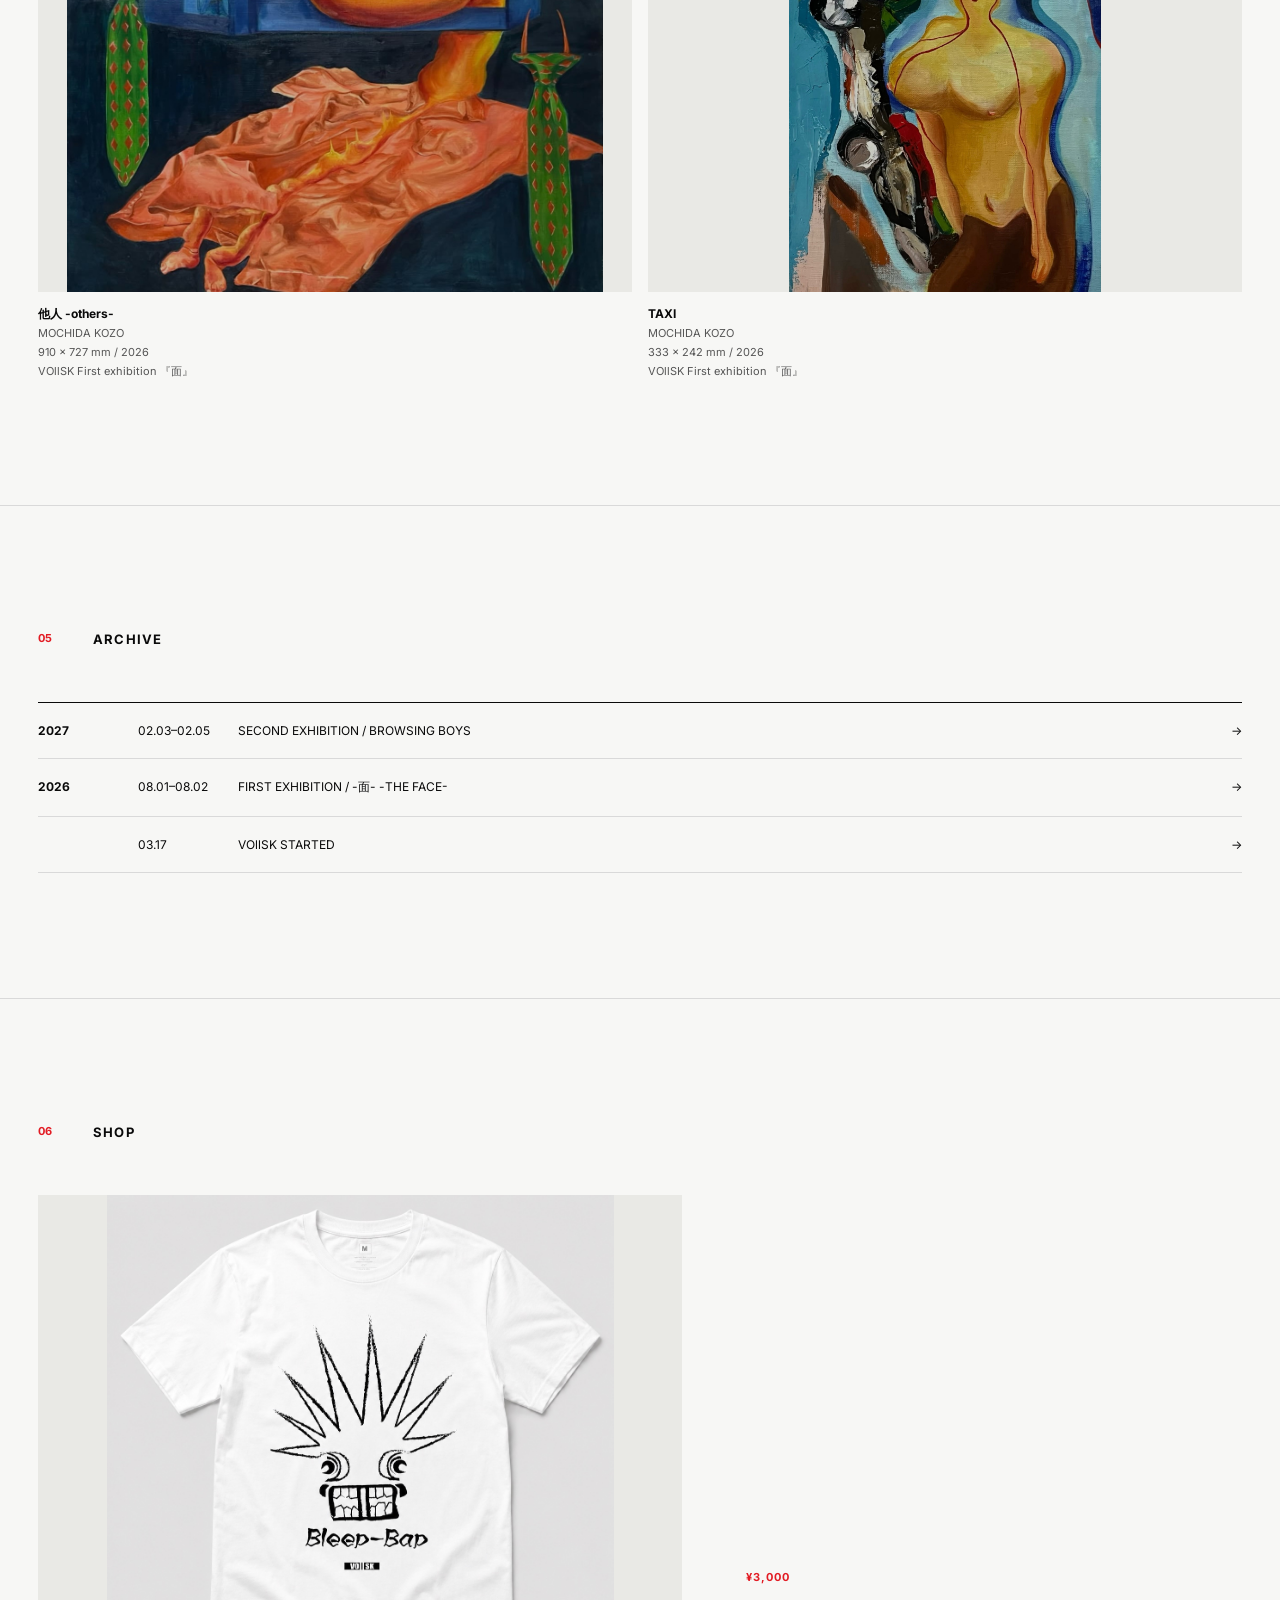
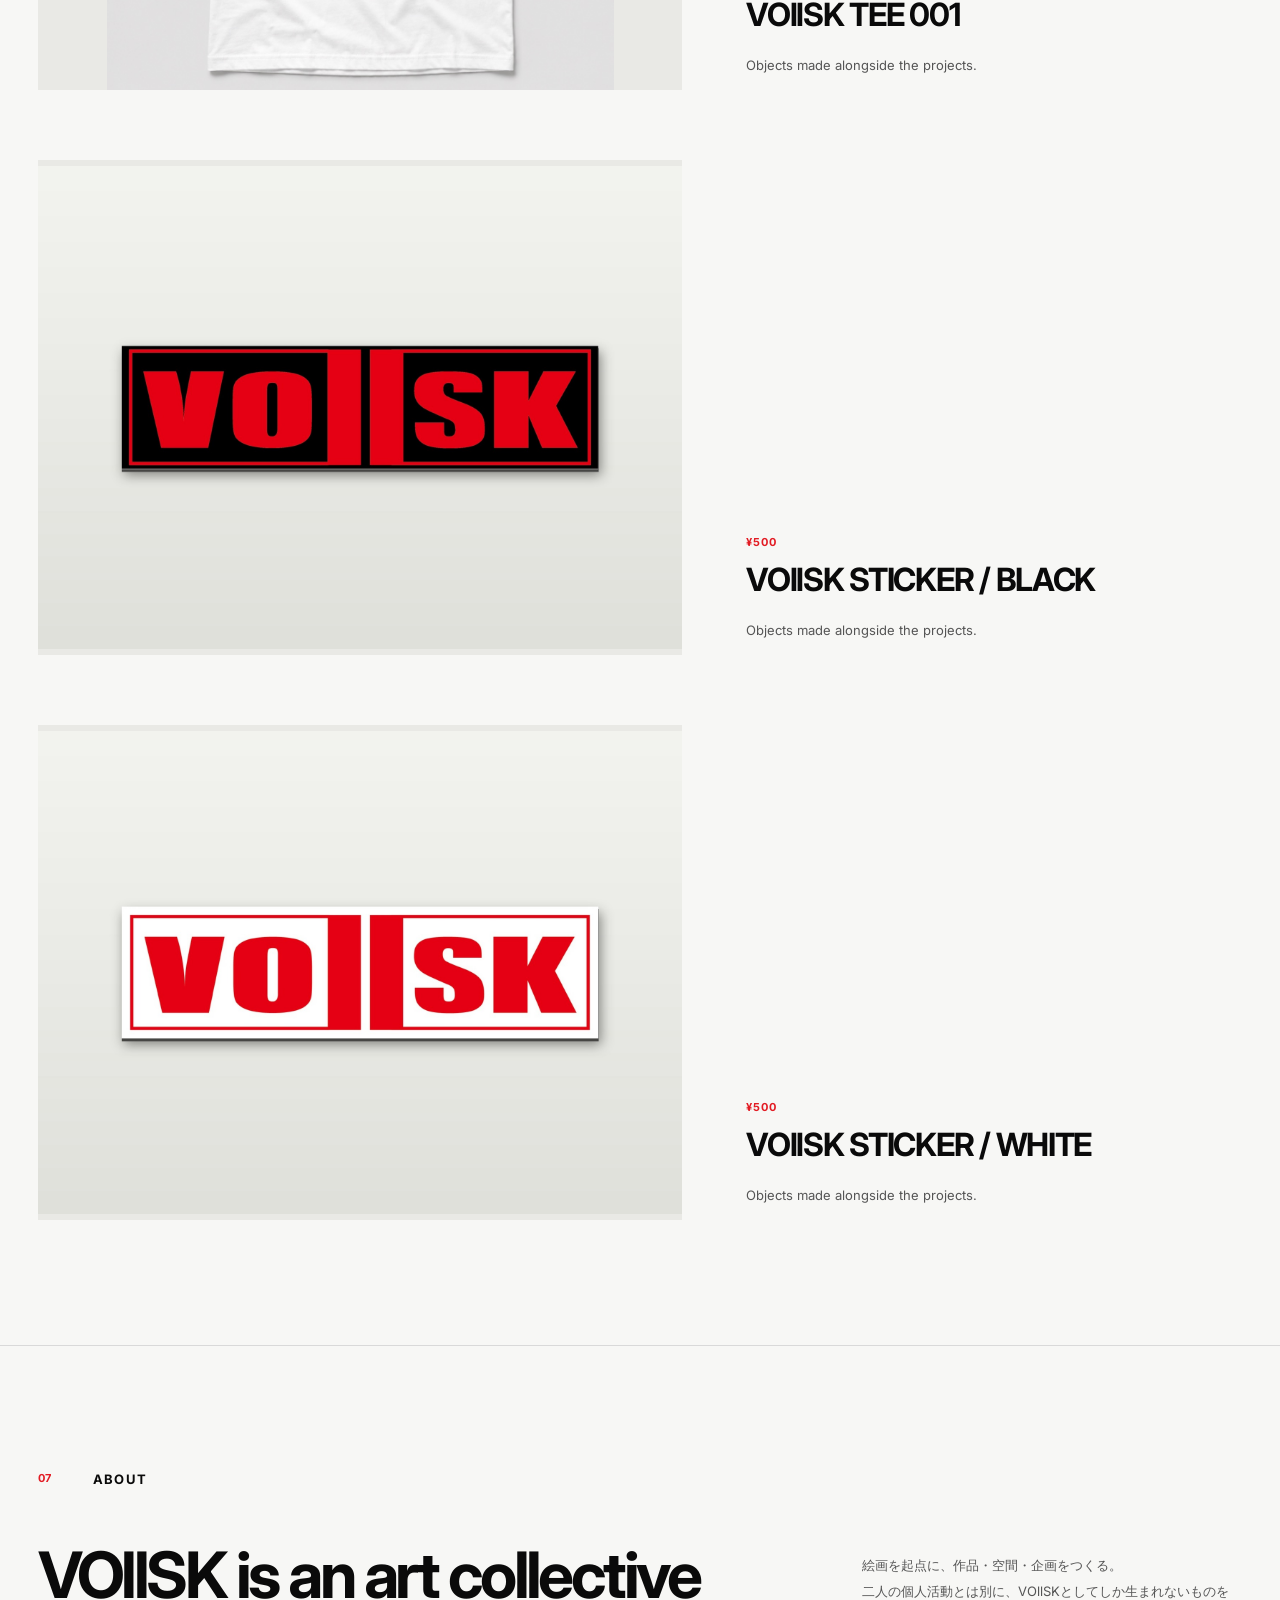
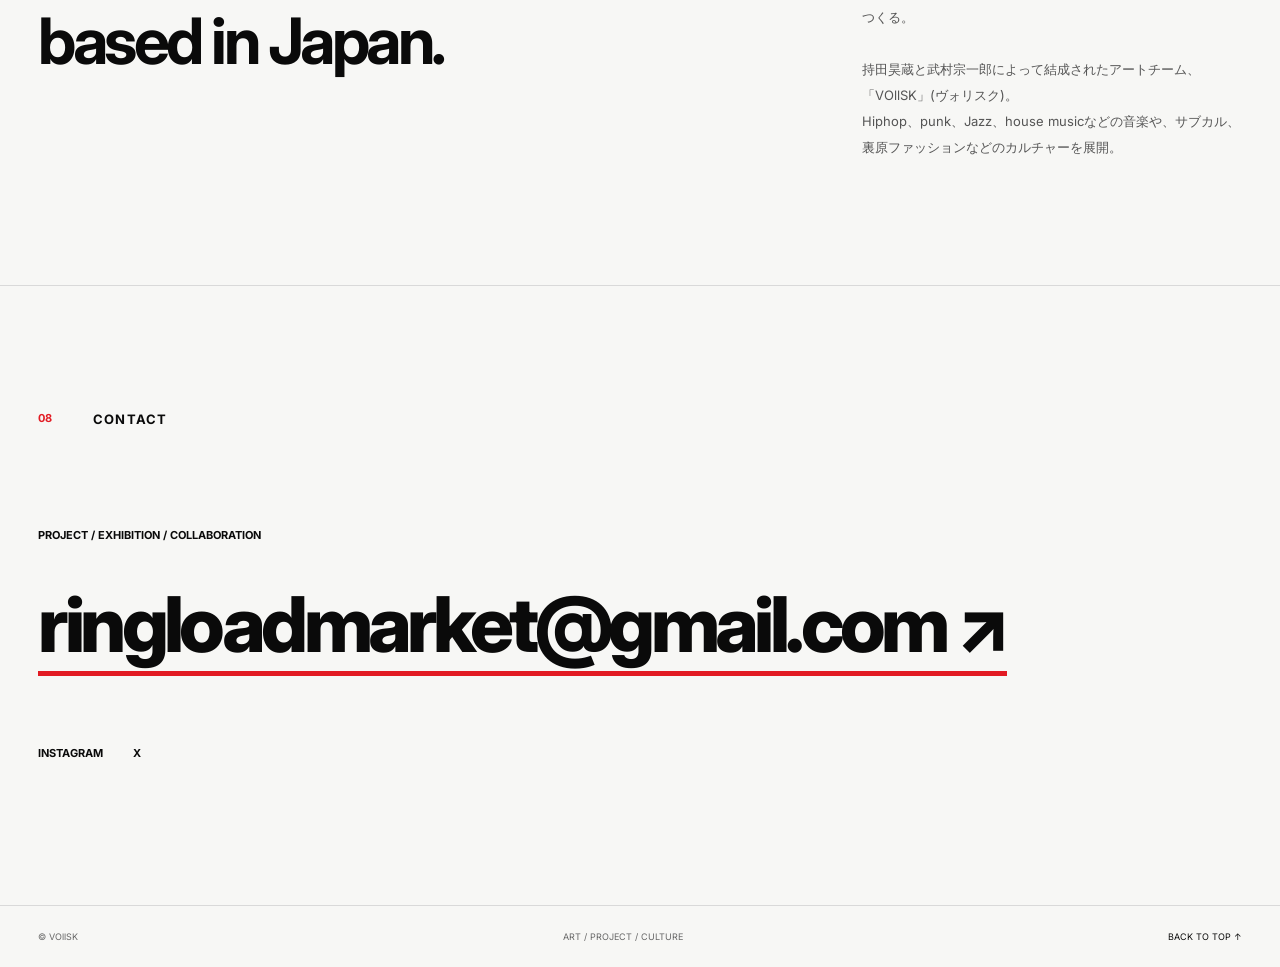
==== commit 999fa390: "Stretch the 'll' in VOllSK vertically (header logo and hero)" ====
--- a/index.html
+++ b/index.html
@@ -57,7 +57,7 @@
 </head>
 <body>
   <header class="site-header">
-    <a class="logo" href="#top"><img class="logo-mark" src="assets/logo-wide-black.png" alt="">VOllSK</a>
+    <a class="logo" href="#top"><img class="logo-mark" src="assets/logo-wide-black.png" alt="">VO<span class="ll">ll</span>SK</a>
     <nav>
       <a href="#projects">PROJECTS</a>
       <a href="#art">ART</a>
@@ -85,7 +85,7 @@
       <div class="hero-mark">||</div>
       <div class="hero-copy">
         <p class="eyebrow">ART / PROJECT / CULTURE</p>
-        <h1>VOllSK</h1>
+        <h1>VO<span class="ll">ll</span>SK</h1>
         <p class="hero-text">Painting is our main battlefield.<br>Everything else is a project.</p>
       </div>
       <div class="scroll">SCROLL ↓</div>
--- a/style.css
+++ b/style.css
@@ -7,6 +7,7 @@
 a{color:inherit;text-decoration:none}
 .site-header{position:fixed;z-index:20;top:0;left:0;width:100%;height:74px;padding:0 3vw;display:flex;align-items:center;justify-content:space-between;background:rgba(247,247,245,.88);backdrop-filter:blur(10px);border-bottom:1px solid var(--line)}
 .logo{font-size:25px;font-weight:900;letter-spacing:-1.5px;display:flex;align-items:center;gap:10px}
+.ll{display:inline-block;transform:scaleY(1.08);transform-origin:center}
 .logo-mark{height:20px;width:auto;display:block}
 .feature-flyer{width:100%;height:62vh;min-height:450px;object-fit:contain;background:#000;display:block}
 .feature-image-img{width:100%;height:62vh;min-height:450px;object-fit:contain;object-position:center;background:#000;display:block}
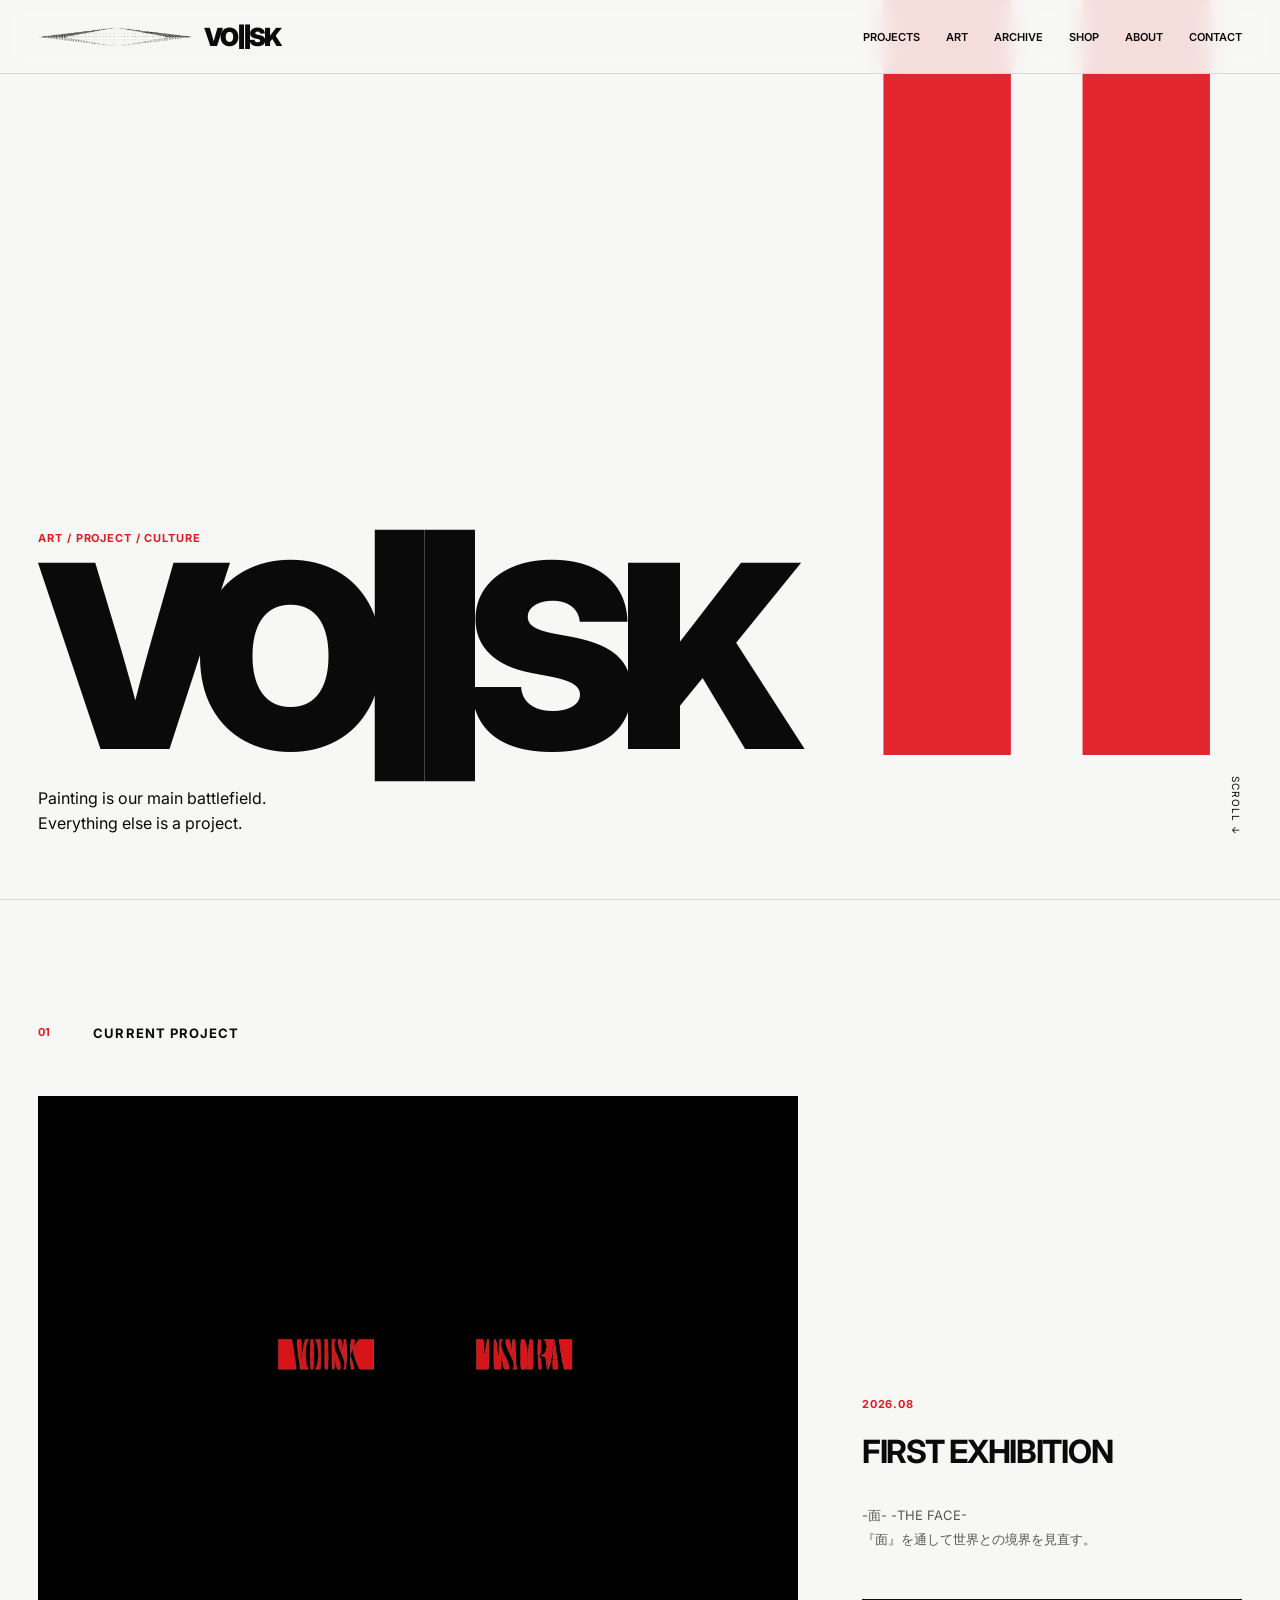
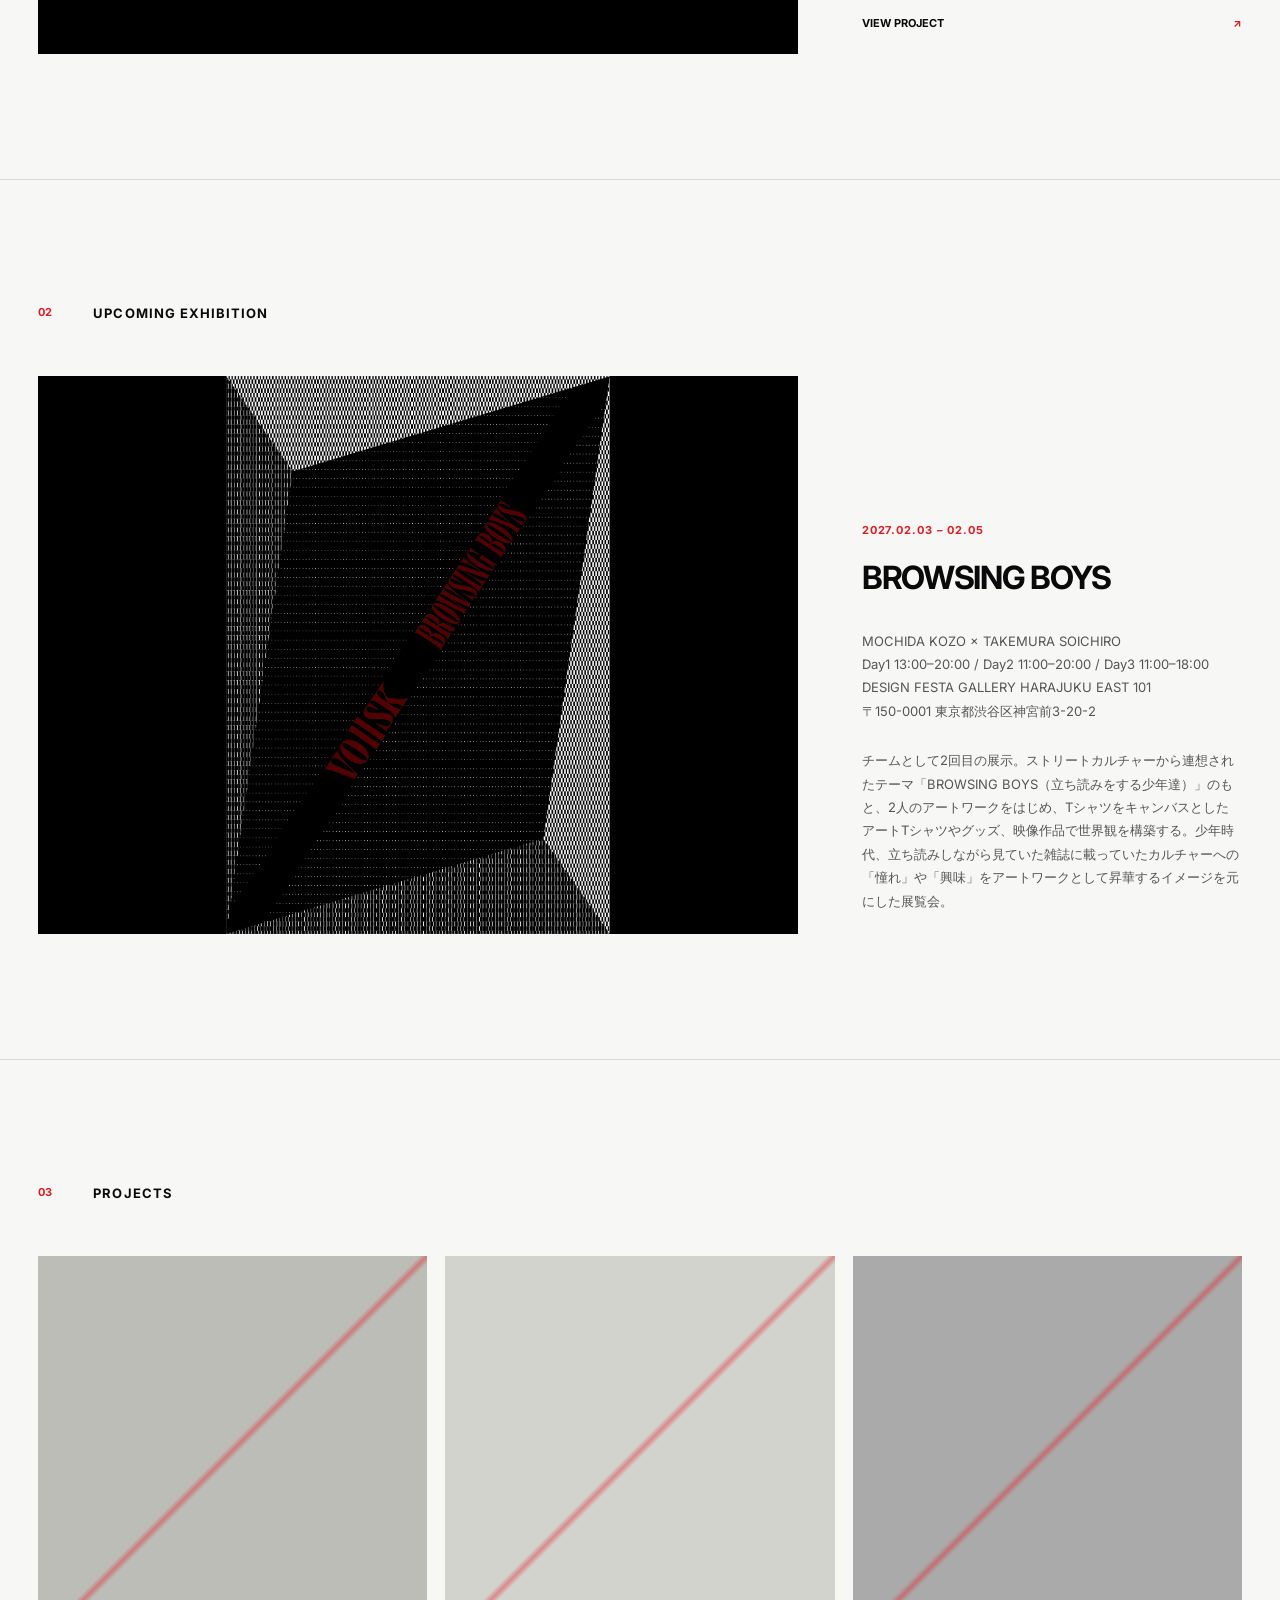
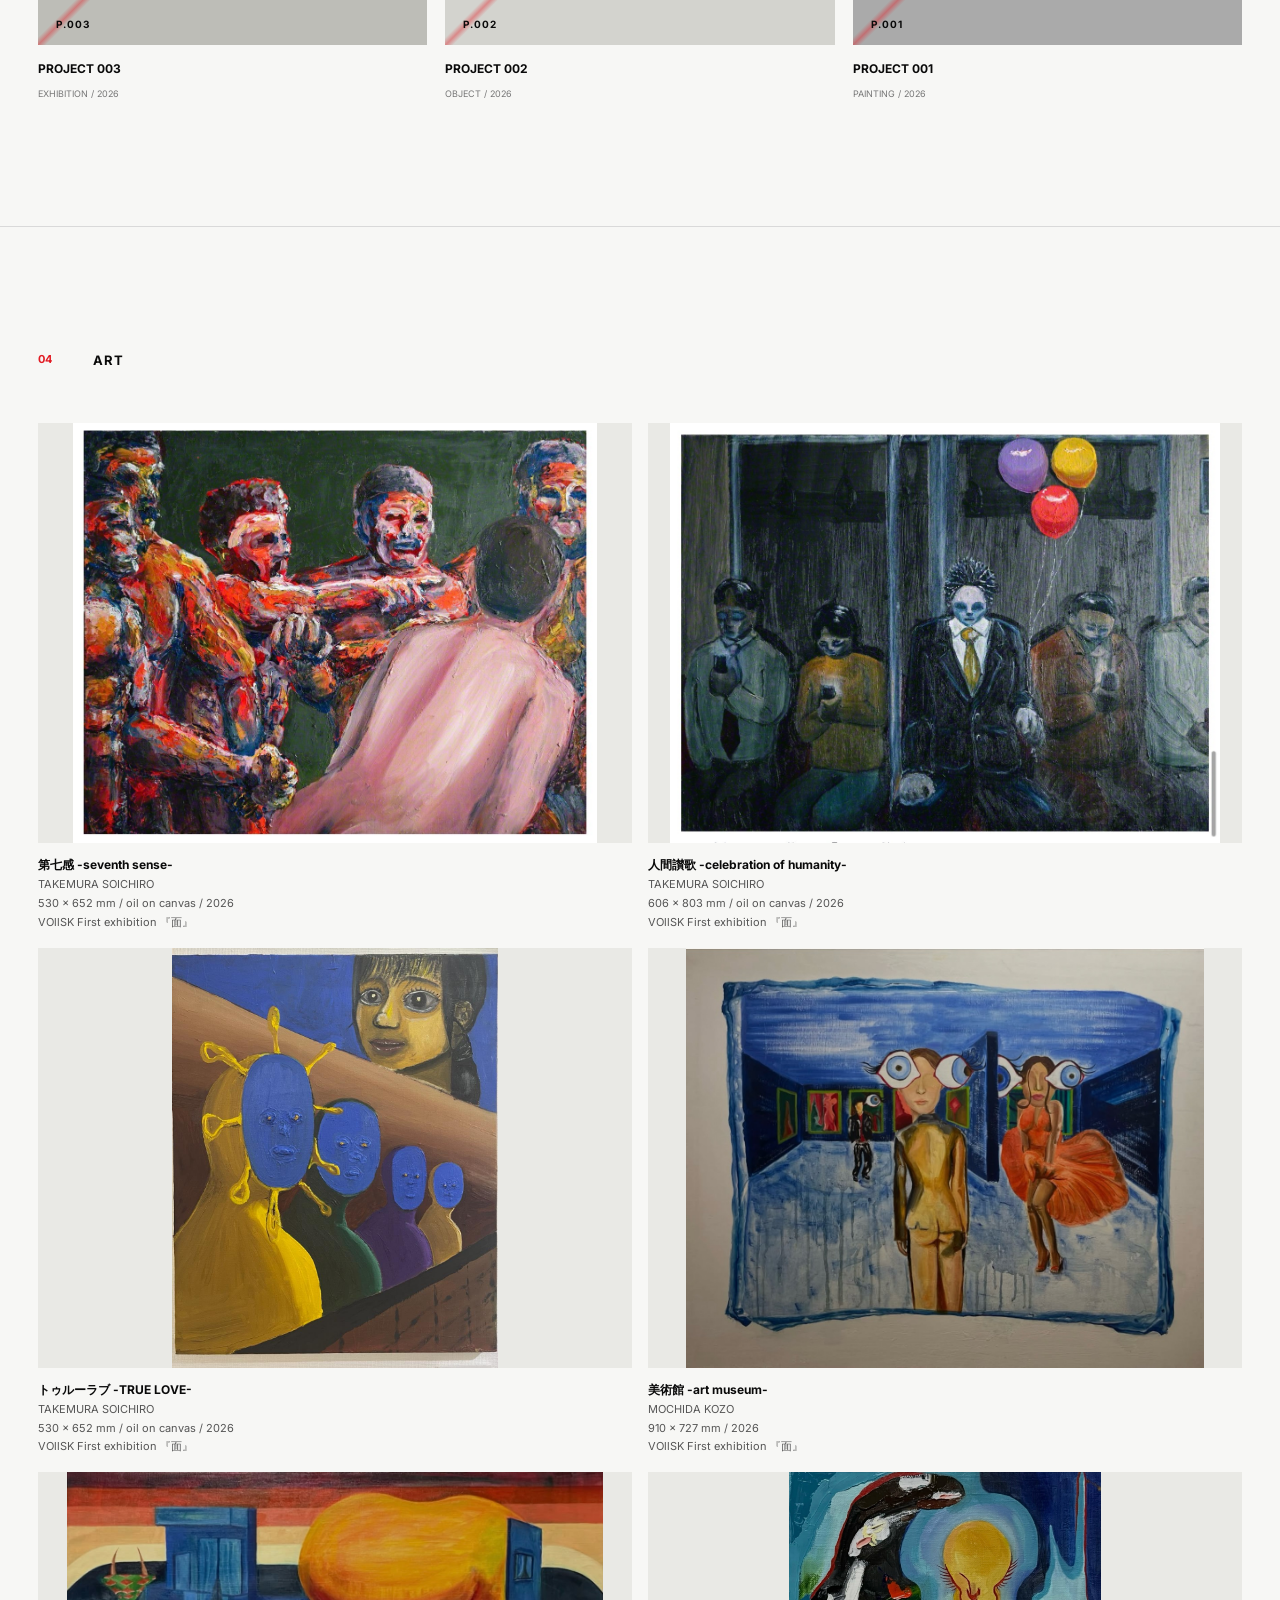
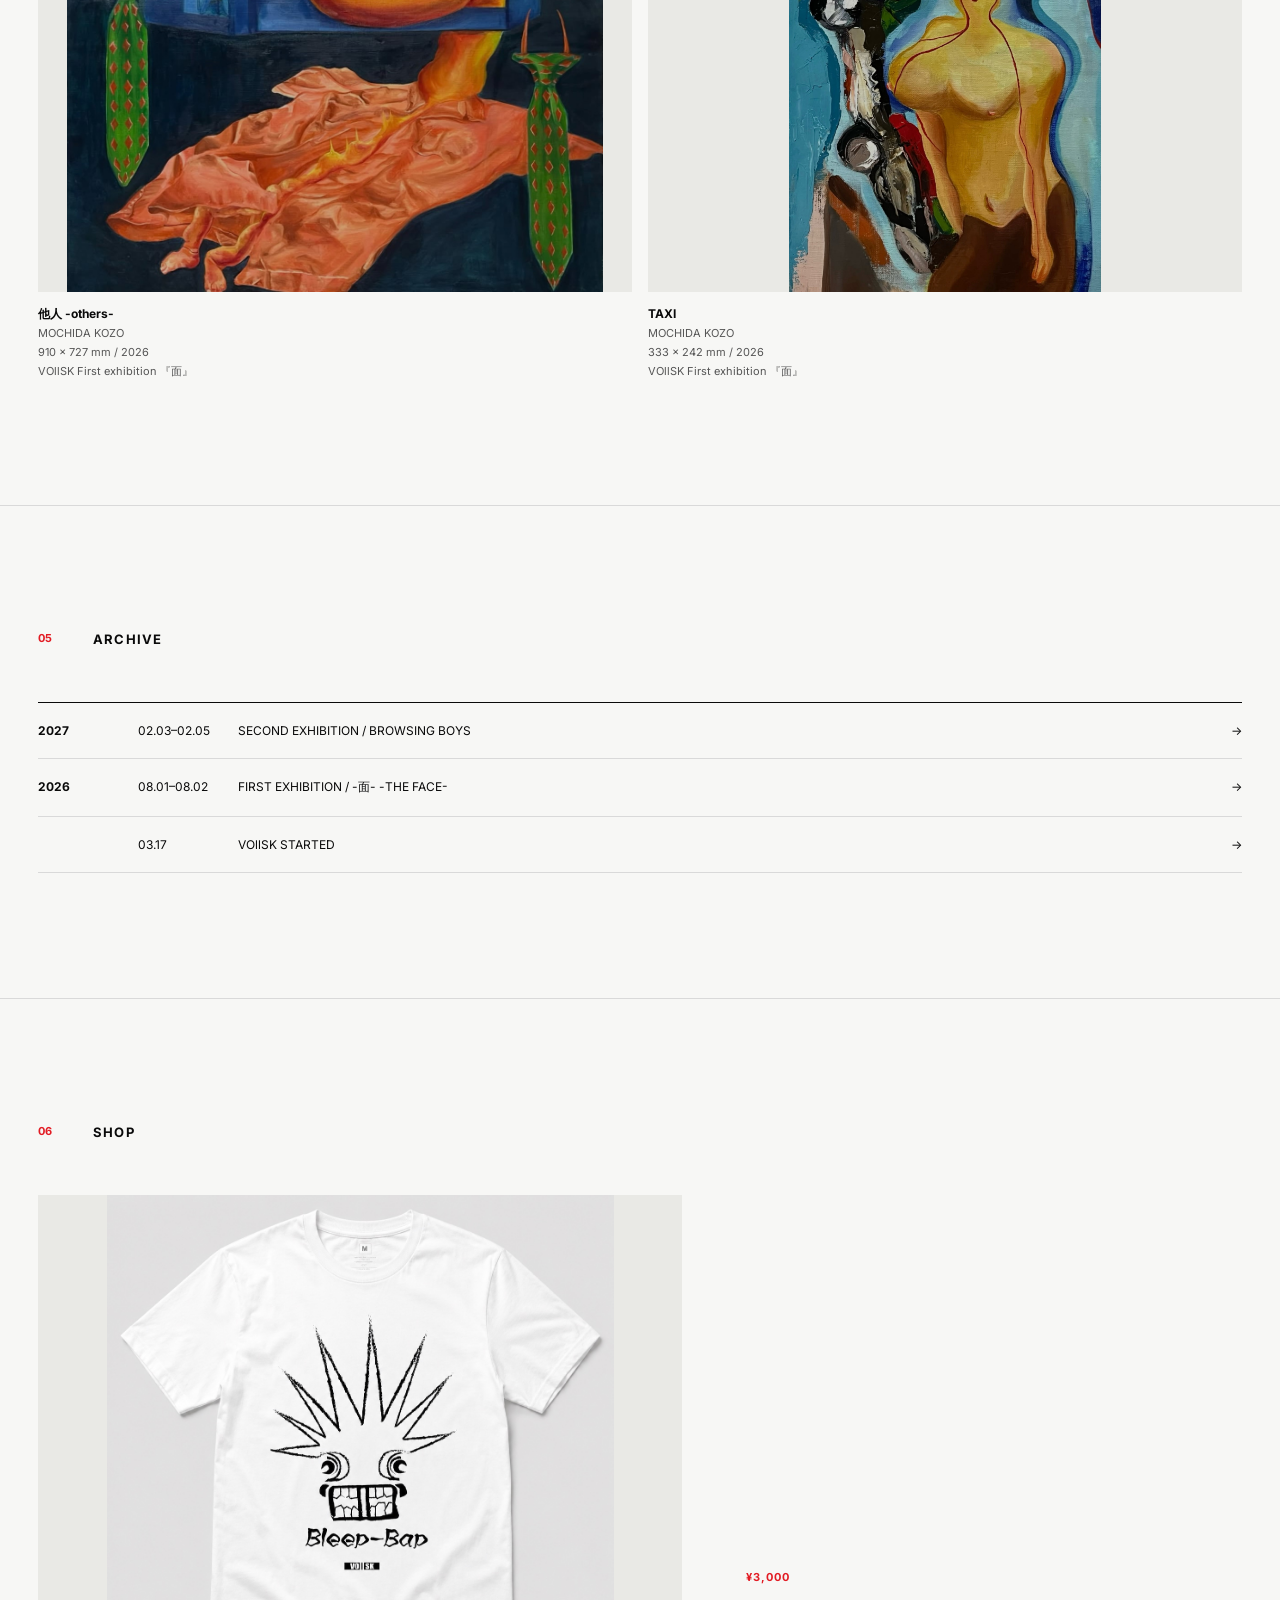
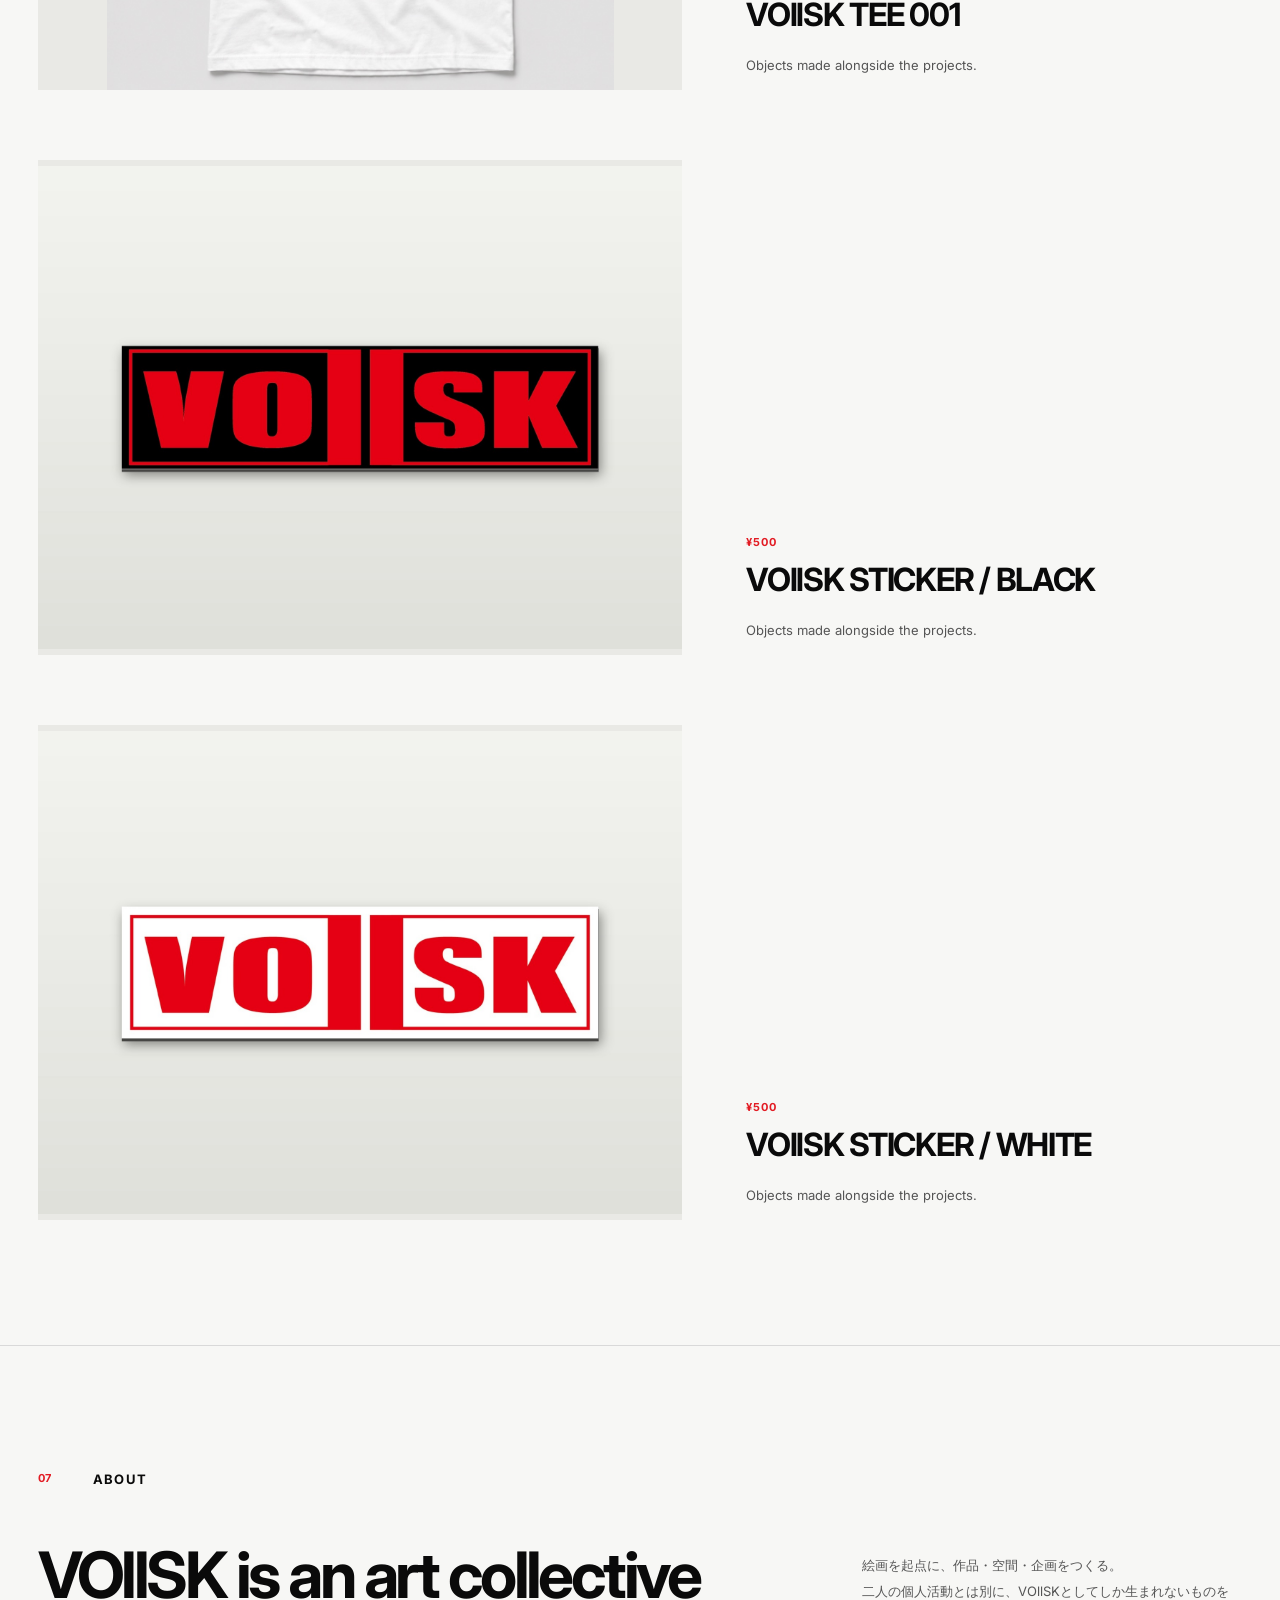
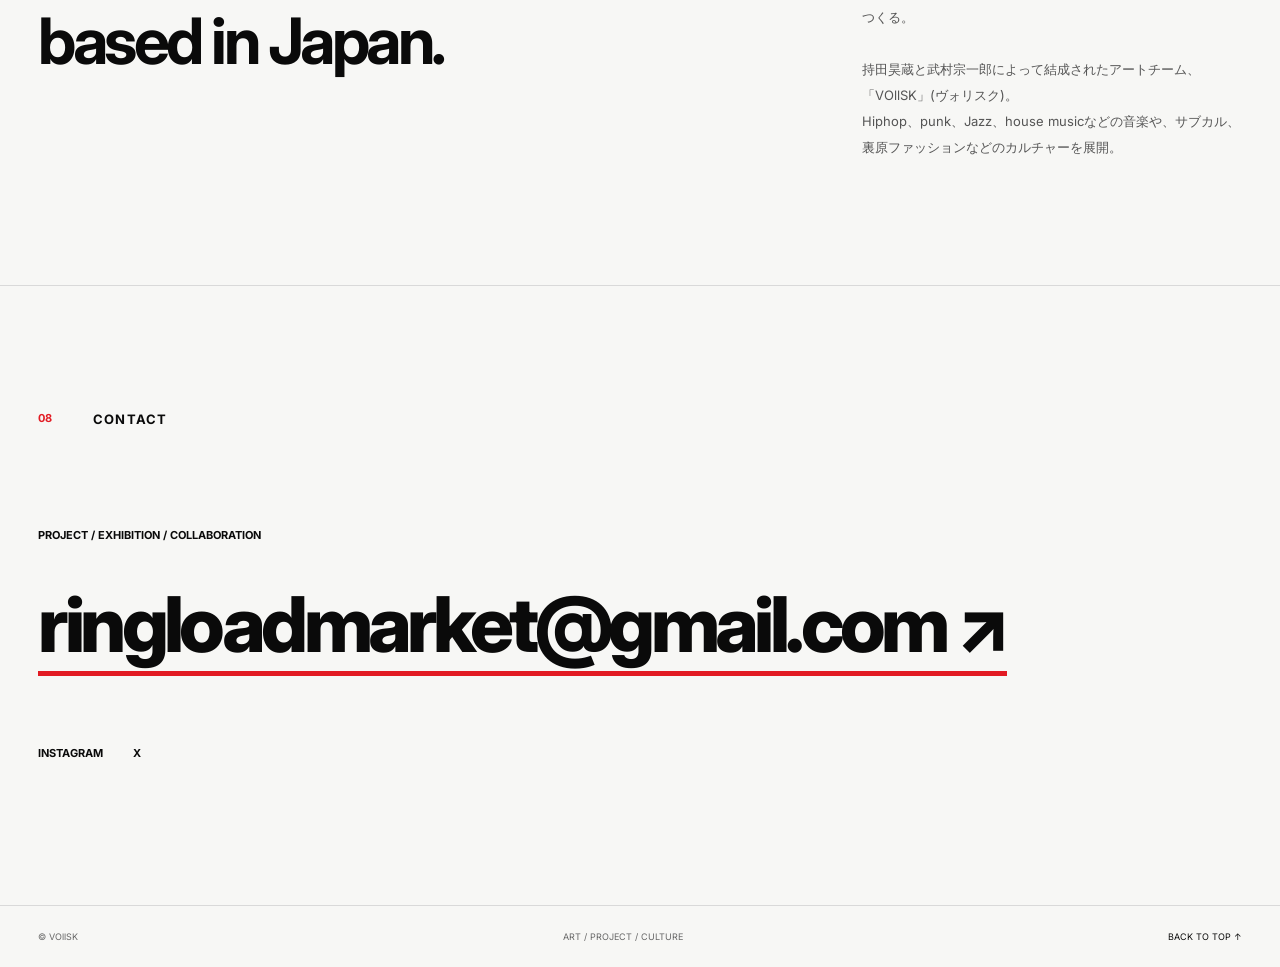
==== commit b338cb28: "Stretch VOllSK 'll' further (scaleY 1.35); fix header logo gap by wrapping word in one span" ====
--- a/index.html
+++ b/index.html
@@ -57,7 +57,7 @@
 </head>
 <body>
   <header class="site-header">
-    <a class="logo" href="#top"><img class="logo-mark" src="assets/logo-wide-black.png" alt="">VO<span class="ll">ll</span>SK</a>
+    <a class="logo" href="#top"><img class="logo-mark" src="assets/logo-wide-black.png" alt=""><span>VO<span class="ll">ll</span>SK</span></a>
     <nav>
       <a href="#projects">PROJECTS</a>
       <a href="#art">ART</a>
--- a/style.css
+++ b/style.css
@@ -7,7 +7,7 @@
 a{color:inherit;text-decoration:none}
 .site-header{position:fixed;z-index:20;top:0;left:0;width:100%;height:74px;padding:0 3vw;display:flex;align-items:center;justify-content:space-between;background:rgba(247,247,245,.88);backdrop-filter:blur(10px);border-bottom:1px solid var(--line)}
 .logo{font-size:25px;font-weight:900;letter-spacing:-1.5px;display:flex;align-items:center;gap:10px}
-.ll{display:inline-block;transform:scaleY(1.08);transform-origin:center}
+.ll{display:inline-block;transform:scaleY(1.35);transform-origin:center}
 .logo-mark{height:20px;width:auto;display:block}
 .feature-flyer{width:100%;height:62vh;min-height:450px;object-fit:contain;background:#000;display:block}
 .feature-image-img{width:100%;height:62vh;min-height:450px;object-fit:contain;object-position:center;background:#000;display:block}
